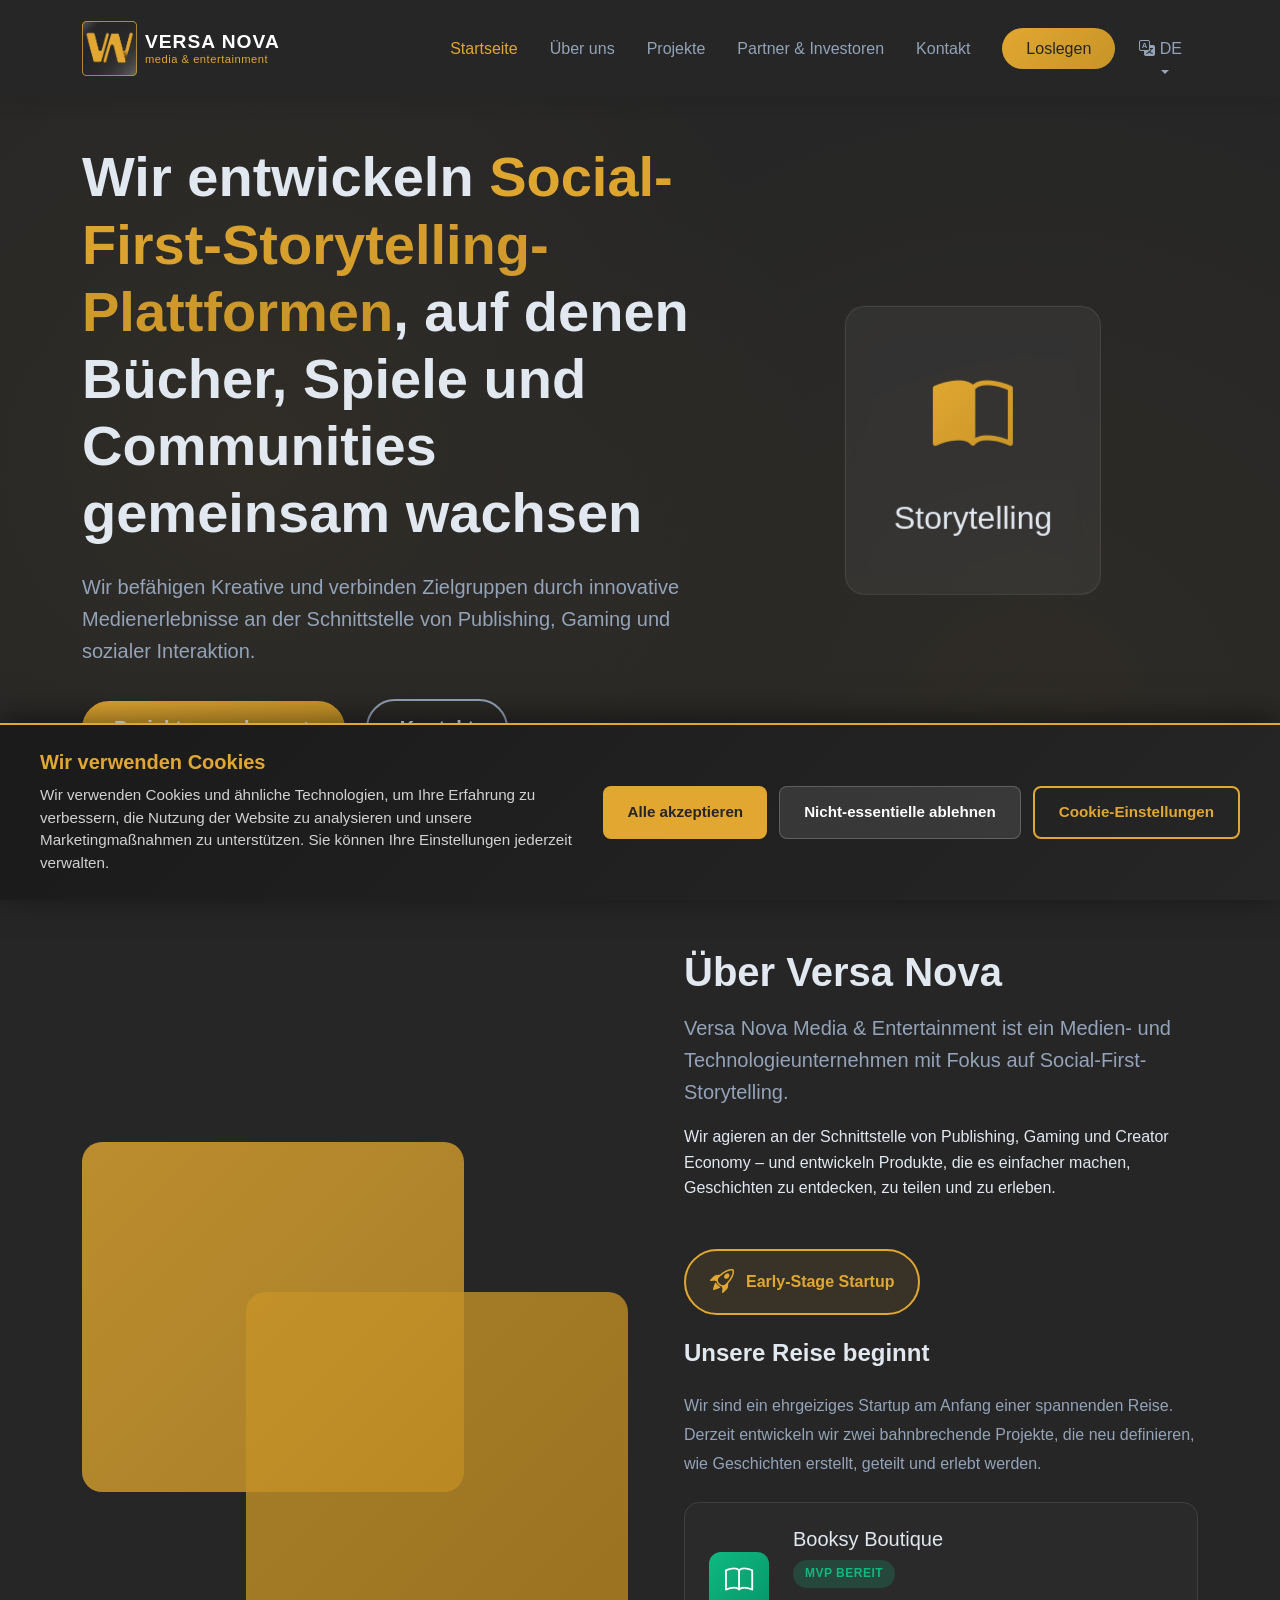
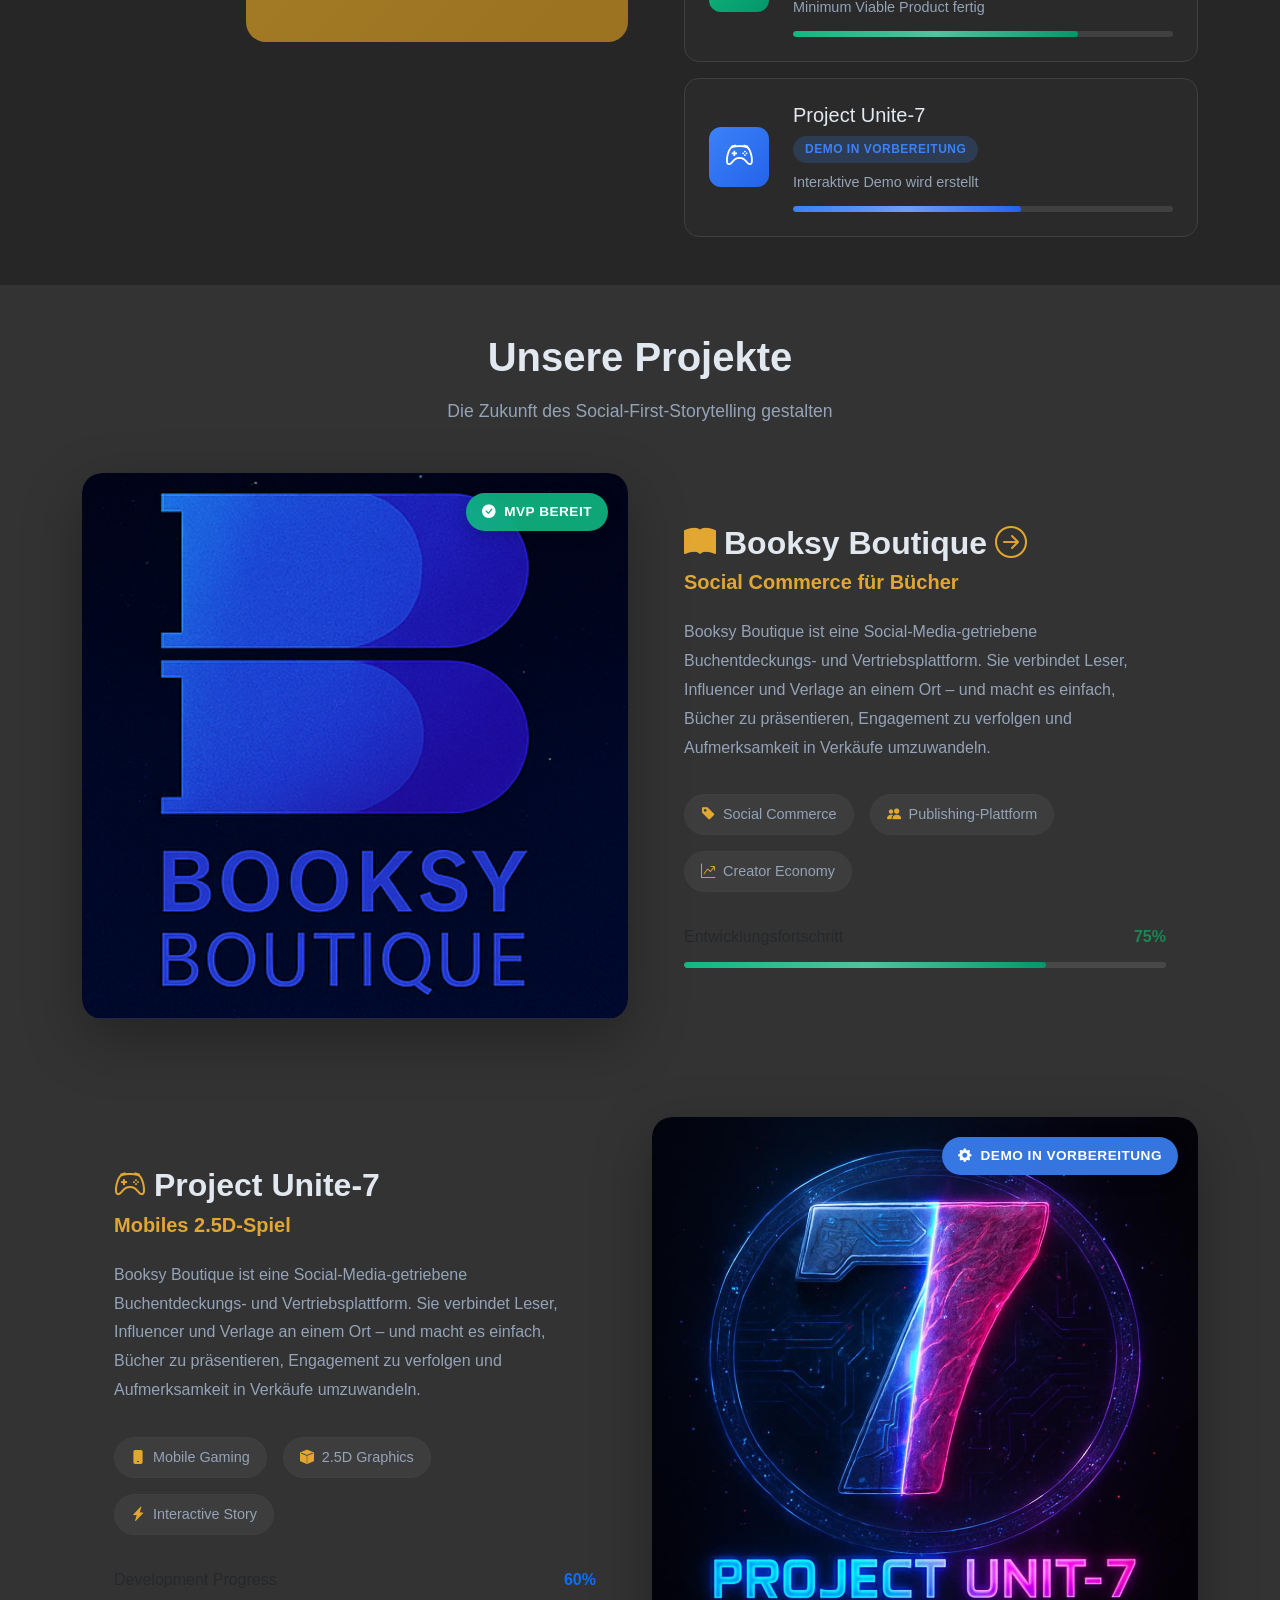
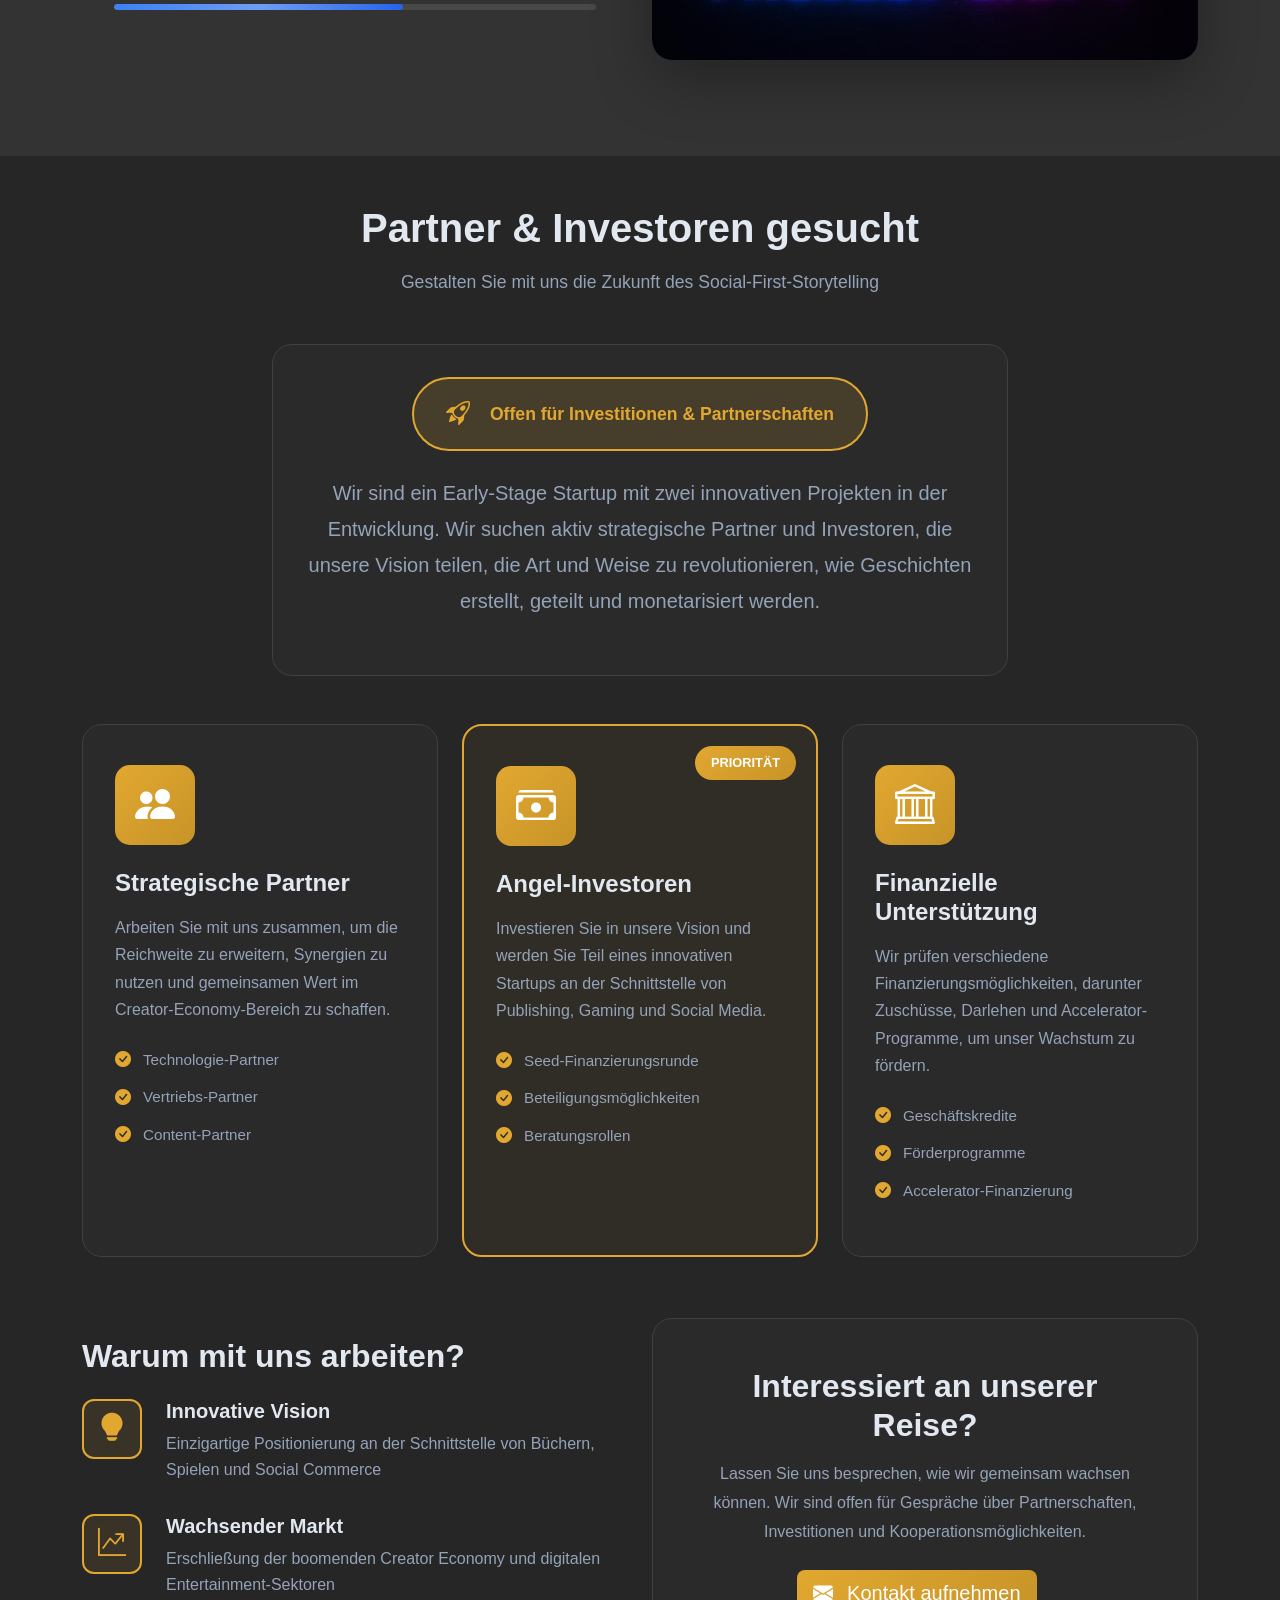
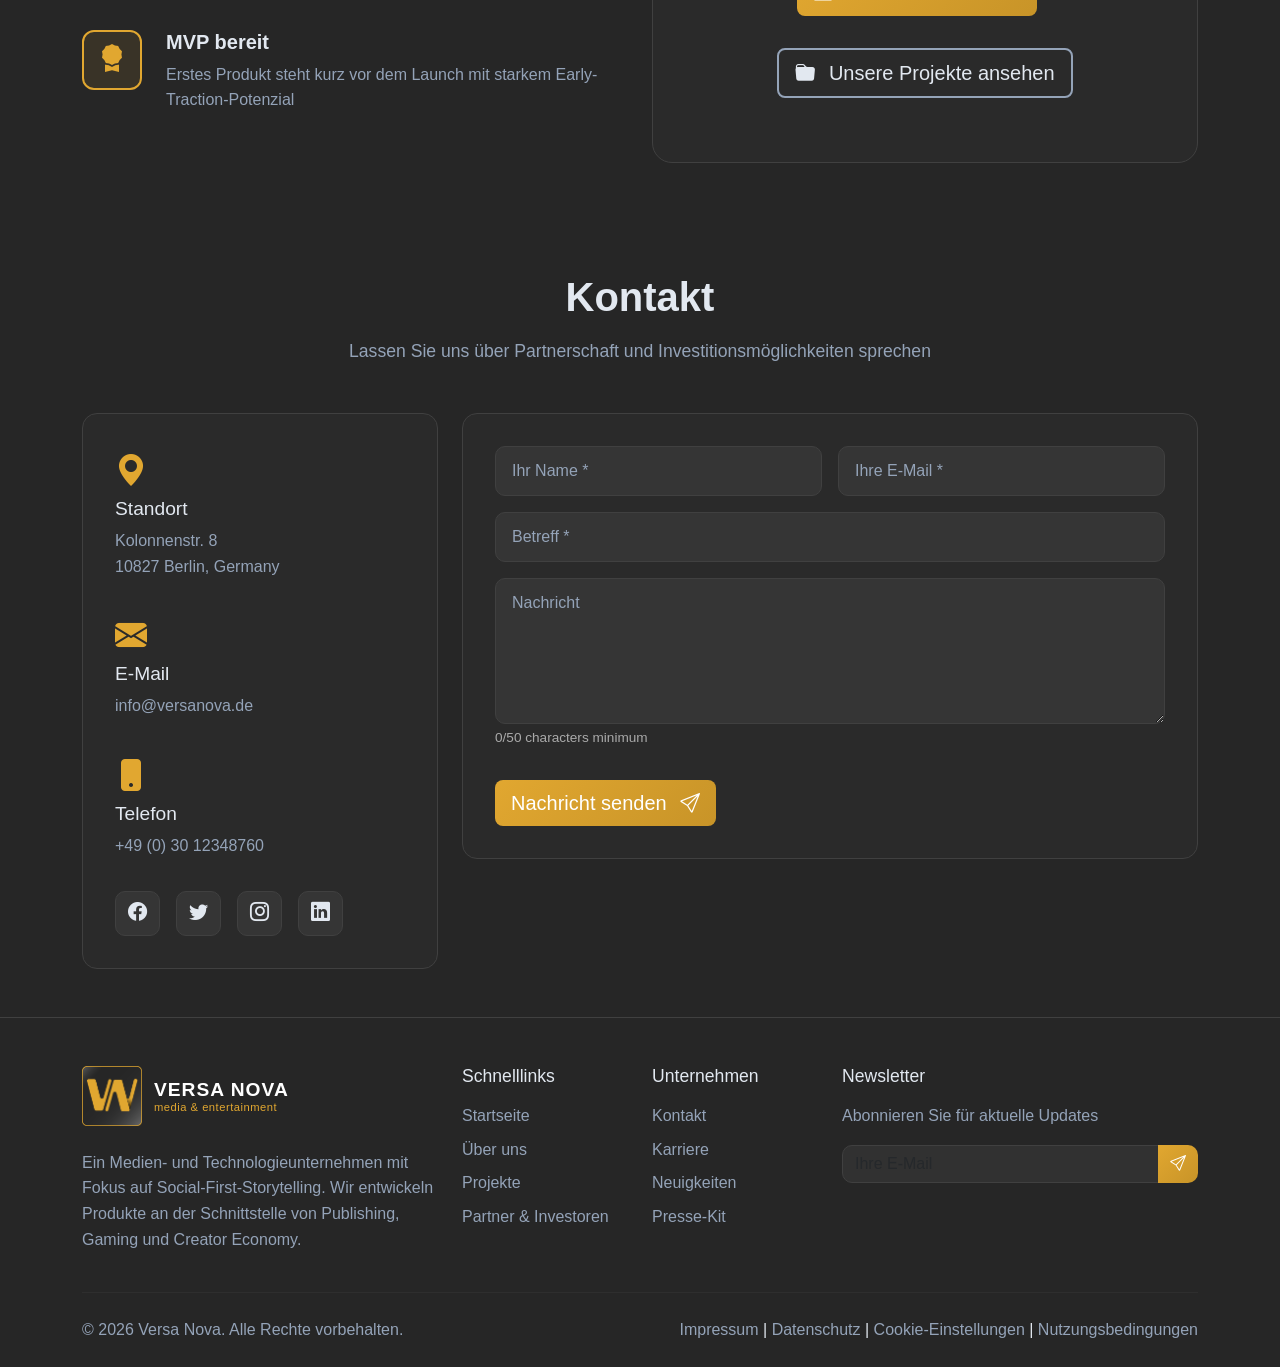
==== index.html @ 4b2514bc "change project unite-7 changed" ====
<!DOCTYPE html>
<html lang="de">
<head>
    <meta charset="UTF-8">
    <meta name="viewport" content="width=device-width, initial-scale=1.0">
    
    <!-- Primary Meta Tags -->
    <title>Versa Nova | Social-First Storytelling Platform - Publishing, Gaming & Creator Economy</title>
    <meta name="title" content="Versa Nova | Social-First Storytelling Platform - Publishing, Gaming & Creator Economy">
    <meta name="description" content="Versa Nova Media & Entertainment - Building innovative platforms at the intersection of publishing, gaming, and creator economy. Discover Booksy Boutique and Project Unite-7.">
    <meta name="keywords" content="Versa Nova, social storytelling, publishing platform, gaming, creator economy, Booksy Boutique, Berlin startup, media entertainment, interactive stories">
    <meta name="author" content="Versa Nova Media & Entertainment">
    <meta name="robots" content="index, follow">
    <link rel="canonical" href="https://versanova.de/">
    
    <!-- Open Graph / Facebook -->
    <meta property="og:type" content="website">
    <meta property="og:url" content="https://versanova.de/">
    <meta property="og:title" content="Versa Nova | Social-First Storytelling Platform">
    <meta property="og:description" content="Building innovative platforms at the intersection of publishing, gaming, and creator economy. Discover our projects: Booksy Boutique and Project Unite-7.">
    <meta property="og:image" content="https://versanova.de/assets/VN-logo-navbar.png">
    <meta property="og:locale" content="de_DE">
    <meta property="og:locale:alternate" content="en_US">
    
    <!-- Twitter -->
    <meta property="twitter:card" content="summary_large_image">
    <meta property="twitter:url" content="https://versanova.de/">
    <meta property="twitter:title" content="Versa Nova | Social-First Storytelling Platform">
    <meta property="twitter:description" content="Building innovative platforms at the intersection of publishing, gaming, and creator economy.">
    <meta property="twitter:image" content="https://versanova.de/assets/VN-logo-navbar.png">
    
    <!-- Geo Tags -->
    <meta name="geo.region" content="DE-BE">
    <meta name="geo.placename" content="Berlin">
    <meta name="geo.position" content="52.520008;13.404954">
    <meta name="ICBM" content="52.520008, 13.404954">
    
    <!-- Favicon -->
    <link rel="icon" type="image/png" href="assets/VN-logo-navbar.png">
    
    <!-- Bootstrap 5 CSS -->
    <link href="https://cdn.jsdelivr.net/npm/bootstrap@5.3.2/dist/css/bootstrap.min.css" rel="stylesheet">
    <!-- Bootstrap Icons -->
    <link rel="stylesheet" href="https://cdn.jsdelivr.net/npm/bootstrap-icons@1.11.1/font/bootstrap-icons.css">
    <!-- Custom CSS -->
    <link rel="stylesheet" href="main.css">
    
    <!-- Structured Data / Schema.org for SEO -->
    <script type="application/ld+json">
    {
      "@context": "https://schema.org",
      "@type": "Organization",
      "name": "Versa Nova Media & Entertainment",
      "alternateName": "Versa Nova",
      "url": "https://versanova.de",
      "logo": "https://versanova.de/assets/VN-logo-navbar.png",
      "description": "Media and technology company focused on social-first storytelling, building products at the intersection of publishing, gaming, and creator economy.",
      "address": {
        "@type": "PostalAddress",
        "streetAddress": "Kolonnenstr. 8",
        "addressLocality": "Berlin",
        "postalCode": "10827",
        "addressCountry": "DE"
      },
      "contactPoint": {
        "@type": "ContactPoint",
        "telephone": "+49-30-12348760",
        "contactType": "customer service",
        "email": "info@versanova.de",
        "availableLanguage": ["German", "English"]
      },
      "sameAs": [
        "https://github.com/versanova"
      ],
      "foundingDate": "2026",
      "foundingLocation": {
        "@type": "Place",
        "address": {
          "@type": "PostalAddress",
          "addressLocality": "Berlin",
          "addressCountry": "DE"
        }
      }
    }
    </script>
</head>
<body>
    
    <!-- Navigation -->
    <nav class="navbar navbar-expand-lg navbar-dark fixed-top">
        <div class="container">
            <a class="navbar-brand" href="#home">
                <img src="assets/VN-logo-navbar.png" alt="Versa Nova Logo" class="navbar-logo">
                <div class="brand-text">
                    <div class="brand-name">VERSA NOVA</div>
                    <div class="brand-tagline">media & entertainment</div>
                </div>
            </a>
            <button class="navbar-toggler" type="button" data-bs-toggle="collapse" data-bs-target="#navbarNav">
                <span class="navbar-toggler-icon"></span>
            </button>
            <div class="collapse navbar-collapse" id="navbarNav">
                <ul class="navbar-nav ms-auto">
                    <li class="nav-item">
                        <a class="nav-link" href="#home" data-translate="nav_home">Home</a>
                    </li>
                    <li class="nav-item">
                        <a class="nav-link" href="#about" data-translate="nav_about">About</a>
                    </li>
                    <li class="nav-item">
                        <a class="nav-link" href="#projects" data-translate="nav_projects">Projects</a>
                    </li>
                    <li class="nav-item">
                        <a class="nav-link" href="#partners" data-translate="nav_partners">Partners & Investors</a>
                    </li>
                    <li class="nav-item">
                        <a class="nav-link" href="#contact" data-translate="nav_contact">Contact</a>
                    </li>
                    <li class="nav-item">
                        <a class="nav-link btn-custom ms-lg-3" href="#contact" data-translate="nav_cta">Get Started</a>
                    </li>
                    <li class="nav-item dropdown">
                        <a class="nav-link dropdown-toggle" href="#" id="languageDropdown" role="button" data-bs-toggle="dropdown" aria-expanded="false">
                            <i class="bi bi-translate"></i> <span id="currentLang">DE</span>
                        </a>
                        <ul class="dropdown-menu dropdown-menu-end" aria-labelledby="languageDropdown">
                            <li><a class="dropdown-item" href="#" onclick="changeLanguage('en')"><img src="https://flagcdn.com/w20/gb.png" width="20" alt="English"> English</a></li>
                            <li><a class="dropdown-item" href="#" onclick="changeLanguage('de')"><img src="https://flagcdn.com/w20/de.png" width="20" alt="Deutsch"> Deutsch</a></li>
                        </ul>
                    </li>
                </ul>
            </div>
        </div>
    </nav>

    <!-- Hero Section -->
    <section id="home" class="hero-section">
        <div class="hero-background-slider">
            <div class="hero-bg-slide active" style="background-image: url('https://images.unsplash.com/photo-1507842217343-583bb7270b66?q=80&w=2070&auto=format&fit=crop');"></div>
            <div class="hero-bg-slide" style="background-image: url('https://images.unsplash.com/photo-1511512578047-dfb367046420?q=80&w=2071&auto=format&fit=crop');"></div>
            <div class="hero-bg-slide" style="background-image: url('https://images.unsplash.com/photo-1456513080510-7bf3a84b82f8?q=80&w=2073&auto=format&fit=crop');"></div>
            <div class="hero-bg-slide" style="background-image: url('https://images.unsplash.com/photo-1524178232363-1fb2b075b655?q=80&w=2070&auto=format&fit=crop');"></div>
        </div>
        <div class="hero-overlay"></div>
        <div class="container">
            <div class="row align-items-center min-vh-100">
                <div class="col-lg-7">
                    <div class="hero-content">
                        <h1 class="hero-title" data-aos="fade-up">
                            <span class="hero-text-animated"></span>
                        </h1>
                        <p class="hero-subtitle" data-aos="fade-up" data-aos-delay="100" data-translate="hero_subtitle">
                            Empowering creators and connecting audiences through innovative media experiences at the intersection of publishing, gaming, and social interaction.
                        </p>
                        <div class="hero-buttons" data-aos="fade-up" data-aos-delay="200">
                            <a href="#projects" class="btn btn-primary btn-lg me-3">
                                <span data-translate="hero_btn_projects">View Projects</span> <i class="bi bi-arrow-right ms-2"></i>
                            </a>
                            <a href="#contact" class="btn btn-outline-light btn-lg" data-translate="hero_btn_contact">
                                Contact Us
                            </a>
                        </div>
                    </div>
                </div>
                <div class="col-lg-5" data-aos="fade-left" data-aos-delay="300">
                    <div class="hero-image">
                        <div class="floating-card">
                            <i class="bi bi-book-half"></i>
                            <h3 data-translate="hero_floating_card">Storytelling</h3>
                        </div>
                    </div>
                </div>
            </div>
        </div>
        <div class="scroll-indicator">
            <a href="#about"><i class="bi bi-chevron-down"></i></a>
        </div>
    </section>

    <!-- About Section -->
    <section id="about" class="about-section py-5">
        <div class="container">
            <div class="row align-items-center">
                <div class="col-lg-6" data-aos="fade-right">
                    <div class="about-image">
                        <div class="about-card-1"></div>
                        <div class="about-card-2"></div>
                    </div>
                </div>
                <div class="col-lg-6" data-aos="fade-left">
                    <div class="about-content">
                        <h2 class="section-title" data-translate="about_title">About Versa Nova</h2>
                        <p class="lead" data-translate="about_lead">Versa Nova Media & Entertainment is a media and technology company focused on social-first storytelling.</p>
                        <p data-translate="about_desc">We operate at the intersection of publishing, gaming, and creator economy—building products that make stories easier to discover, share, and experience.</p>
                        
                        <div class="startup-info mt-5">
                            <div class="startup-badge mb-4" data-aos="fade-up">
                                <i class="bi bi-rocket-takeoff"></i>
                                <span data-translate="about_startup_badge">Early Stage Startup</span>
                            </div>
                            
                            <h4 class="mb-4" data-translate="about_startup_title">Our Journey Begins</h4>
                            <p class="startup-description" data-translate="about_startup_text">We're an ambitious startup at the beginning of an exciting journey. Currently developing two groundbreaking projects that will redefine how stories are created, shared, and experienced.</p>
                            
                            <div class="projects-preview mt-4">
                                <a href="booksy-boutique.html" class="text-decoration-none" style="color: inherit;">
                                    <div class="preview-card" data-aos="fade-up" data-aos-delay="100" style="cursor: pointer; transition: transform 0.3s ease;" onmouseover="this.style.transform='translateY(-5px)'" onmouseout="this.style.transform='translateY(0)'">
                                        <div class="preview-icon booksy-icon">
                                            <i class="bi bi-book"></i>
                                        </div>
                                        <div class="preview-content">
                                            <h5 data-translate="about_project1_title">Booksy Boutique</h5>
                                            <span class="badge-mvp-ready" data-translate="about_project1_status">MVP Ready</span>
                                            <p data-translate="about_project1_desc">Minimum Viable Product Complete</p>
                                            <div class="progress-bar-container">
                                                <div class="progress-bar progress-bar-success" style="width: 75%;"></div>
                                            </div>
                                        </div>
                                    </div>
                                </a>
                                
                                <a href="unite-7.html" class="project-preview-link">
                                <div class="preview-card" data-aos="fade-up" data-aos-delay="200">
                                    <div class="preview-icon unite-icon">
                                        <i class="bi bi-controller"></i>
                                    </div>
                                    <div class="preview-content">
                                        <h5 data-translate="about_project2_title">Project Unite-7</h5>
                                        <span class="badge-demo-prep" data-translate="about_project2_status">Demo in Preparation</span>
                                        <p data-translate="about_project2_desc">Building Interactive Demo</p>
                                        <div class="progress-bar-container">
                                            <div class="progress-bar progress-bar-blue" style="width: 60%;"></div>
                                        </div>
                                    </div>
                                </div>
                                </a>
                            </div>
                        </div>
                    </div>
                </div>
            </div>
        </div>
    </section>

    <!-- Projects Section -->
    <section id="projects" class="portfolio-section py-5">
        <div class="container">
            <div class="section-header text-center mb-5">
                <h2 class="section-title" data-aos="fade-up" data-translate="projects_title">Our Projects</h2>
                <p class="section-subtitle" data-aos="fade-up" data-aos-delay="100" data-translate="projects_subtitle">
                    Building the future of social-first storytelling
                </p>
            </div>
            
            <!-- Booksy Boutique Project -->
            <div class="project-detail mb-5" data-aos="fade-up">
                <div class="row align-items-center">
                    <div class="col-lg-6 mb-4 mb-lg-0">
                        <a href="booksy-boutique.html">
                            <div class="project-image-wrapper" style="cursor: pointer;">
                                <img src="assets/BooksyBoutique.png" alt="Booksy Boutique" class="project-image" style="transition: transform 0.3s ease;" onmouseover="this.style.transform='scale(1.05)'" onmouseout="this.style.transform='scale(1)'">
                                <div class="project-badge badge-mvp-ready">
                                    <i class="bi bi-check-circle-fill"></i> <span data-translate="project1_status">MVP Ready</span>
                                </div>
                            </div>
                        </a>
                    </div>
                    <div class="col-lg-6">
                        <div class="project-content">
                            <a href="booksy-boutique.html" class="text-decoration-none" style="color: inherit;">
                                <h3 class="project-title" style="cursor: pointer; transition: color 0.3s ease;" onmouseover="this.style.color='#667eea'" onmouseout="this.style.color=''">
                                    <i class="bi bi-book-fill me-2"></i>
                                    <span data-translate="project1_title">Booksy Boutique</span>
                                    <i class="bi bi-arrow-right-circle ms-2"></i>
                                </h3>
                            </a>
                            <h4 class="project-subtitle" data-translate="project1_category">Social commerce for books</h4>
                            <p class="project-description" data-translate="project1_desc">
                                Booksy Boutique is a social-media-driven book discovery and sales platform. It connects readers, influencers, and publishers in one place—making it easy to showcase books, track engagement, and turn attention into sales.
                            </p>
                            <div class="project-meta">
                                <div class="meta-item">
                                    <i class="bi bi-tag-fill"></i>
                                    <span data-translate="project1_feature1">Social Commerce</span>
                                </div>
                                <div class="meta-item">
                                    <i class="bi bi-people-fill"></i>
                                    <span data-translate="project1_feature2">Publishing Platform</span>
                                </div>
                                <div class="meta-item">
                                    <i class="bi bi-graph-up-arrow"></i>
                                    <span data-translate="project1_feature3">Creator Economy</span>
                                </div>
                            </div>
                            <div class="project-progress">
                                <div class="d-flex justify-content-between mb-2">
                                    <span class="text-muted" data-translate="project1_progress">Development Progress</span>
                                    <span class="text-success fw-bold">75%</span>
                                </div>
                                <div class="progress-bar-container">
                                    <div class="progress-bar progress-bar-success" style="width: 75%;"></div>
                                </div>
                            </div>
                        </div>
                    </div>
                </div>
            </div>

            <hr class="project-divider my-5" data-aos="fade">

            <!-- Project Unite-7 -->
            <div class="project-detail" data-aos="fade-up">
                <div class="row align-items-center">
                    <div class="col-lg-6 order-lg-2 mb-4 mb-lg-0">
                        <a href="unite-7.html" class="project-link">
                        <div class="project-image-wrapper">
                            <img src="assets/ProjectUnite-7.png" alt="Project Unite-7" class="project-image">
                            <div class="project-badge badge-demo-prep">
                                <i class="bi bi-gear-fill"></i> <span data-translate="project2_status">Demo in Preparation</span>
                            </div>
                        </div>
                        </a>
                    </div>
                    <div class="col-lg-6 order-lg-1">
                        <div class="project-content">
                            <a href="unite-7.html" class="project-link">
                            <h3 class="project-title">
                                <i class="bi bi-controller me-2"></i>
                                <span data-translate="project2_title">Project Unite-7</span>
                            </h3>
                            </a>
                            <h4 class="project-subtitle" data-translate="project2_category">Mobile 2.5D game</h4>
                            <p class="project-description" data-translate="project2_desc">
                               Project Unite-7 is a fast-paced cyberpunk 2D platformer built with Godot 4.4, featuring dynamic character switching, intense combat, and puzzle-solving mechanics.
                            </p>
                            <div class="project-meta">
                                <div class="meta-item">
                                    <i class="bi bi-phone-fill"></i>
                                    <span>Mobile Gaming</span>
                                </div>
                                <div class="meta-item">
                                    <i class="bi bi-box-fill"></i>
                                    <span>2.5D Graphics</span>
                                </div>
                                <div class="meta-item">
                                    <i class="bi bi-lightning-charge-fill"></i>
                                    <span>Interactive Story</span>
                                </div>
                            </div>
                            <div class="project-progress">
                                <div class="d-flex justify-content-between mb-2">
                                    <span class="text-muted">Development Progress</span>
                                    <span class="text-primary fw-bold">60%</span>
                                </div>
                                <div class="progress-bar-container">
                                    <div class="progress-bar progress-bar-blue" style="width: 60%;"></div>
                                </div>
                            </div>
                        </div>
                    </div>
                </div>
            </div>
        </div>
    </section>

    <!-- Partners & Investors Section -->
    <section id="partners" class="partners-section py-5">
        <div class="container">
            <div class="section-header text-center mb-5">
                <h2 class="section-title" data-aos="fade-up" data-translate="partners_title">Seeking Partners & Investors</h2>
                <p class="section-subtitle" data-aos="fade-up" data-aos-delay="100" data-translate="partners_subtitle">
                    Join us in building the future of social-first storytelling
                </p>
            </div>
            
            <div class="row mb-5">
                <div class="col-lg-8 mx-auto text-center" data-aos="fade-up">
                    <div class="seeking-intro">
                        <div class="startup-badge-large mb-4">
                            <i class="bi bi-rocket-takeoff me-2"></i>
                            <span data-translate="partners_badge">Open for Investment & Partnerships</span>
                        </div>
                        <p class="lead mb-4" data-translate="partners_intro">
                            We're an early-stage startup with two innovative projects in development. We're actively seeking strategic partners and investors who share our vision of revolutionizing how stories are created, shared, and monetized.
                        </p>
                    </div>
                </div>
            </div>

            <div class="row g-4 mb-5">
                <div class="col-lg-4" data-aos="fade-up" data-aos-delay="100">
                    <div class="opportunity-card">
                        <div class="opportunity-icon">
                            <i class="bi bi-people-fill"></i>
                        </div>
                        <h4 data-translate="partners_card1_title">Strategic Partners</h4>
                        <p data-translate="partners_card1_desc">Collaborate with us to expand reach, leverage synergies, and create mutual value in the creator economy space.</p>
                        <ul class="opportunity-list">
                            <li><i class="bi bi-check-circle-fill"></i> <span data-translate="partners_card1_item1">Technology Partners</span></li>
                            <li><i class="bi bi-check-circle-fill"></i> <span data-translate="partners_card1_item2">Distribution Partners</span></li>
                            <li><i class="bi bi-check-circle-fill"></i> <span data-translate="partners_card1_item3">Content Partners</span></li>
                        </ul>
                    </div>
                </div>

                <div class="col-lg-4" data-aos="fade-up" data-aos-delay="200">
                    <div class="opportunity-card featured">
                        <div class="featured-badge" data-translate="partners_featured_badge">Priority</div>
                        <div class="opportunity-icon">
                            <i class="bi bi-cash-stack"></i>
                        </div>
                        <h4 data-translate="partners_card2_title">Angel Investors</h4>
                        <p data-translate="partners_card2_desc">Invest in our vision and be part of an innovative startup at the intersection of publishing, gaming, and social media.</p>
                        <ul class="opportunity-list">
                            <li><i class="bi bi-check-circle-fill"></i> <span data-translate="partners_card2_item1">Seed Funding Round</span></li>
                            <li><i class="bi bi-check-circle-fill"></i> <span data-translate="partners_card2_item2">Equity Opportunities</span></li>
                            <li><i class="bi bi-check-circle-fill"></i> <span data-translate="partners_card2_item3">Advisory Roles</span></li>
                        </ul>
                    </div>
                </div>

                <div class="col-lg-4" data-aos="fade-up" data-aos-delay="300">
                    <div class="opportunity-card">
                        <div class="opportunity-icon">
                            <i class="bi bi-bank"></i>
                        </div>
                        <h4 data-translate="partners_card3_title">Financial Support</h4>
                        <p data-translate="partners_card3_desc">We're exploring various funding options including grants, loans, and accelerator programs to fuel our growth.</p>
                        <ul class="opportunity-list">
                            <li><i class="bi bi-check-circle-fill"></i> <span data-translate="partners_card3_item1">Business Loans</span></li>
                            <li><i class="bi bi-check-circle-fill"></i> <span data-translate="partners_card3_item2">Grant Programs</span></li>
                            <li><i class="bi bi-check-circle-fill"></i> <span data-translate="partners_card3_item3">Accelerator Funding</span></li>
                        </ul>
                    </div>
                </div>
            </div>

            <div class="row align-items-center mt-5">
                <div class="col-lg-6" data-aos="fade-right">
                    <div class="investment-highlights">
                        <h3 class="mb-4" data-translate="partners_why_title">Why Partner With Us?</h3>
                        <div class="highlight-item">
                            <div class="highlight-icon">
                                <i class="bi bi-lightbulb-fill"></i>
                            </div>
                            <div class="highlight-content">
                                <h5 data-translate="partners_why_item1_title">Innovative Vision</h5>
                                <p data-translate="partners_why_item1_desc">Unique positioning at the intersection of books, games, and social commerce</p>
                            </div>
                        </div>
                        <div class="highlight-item">
                            <div class="highlight-icon">
                                <i class="bi bi-graph-up-arrow"></i>
                            </div>
                            <div class="highlight-content">
                                <h5 data-translate="partners_why_item2_title">Growing Market</h5>
                                <p data-translate="partners_why_item2_desc">Tapping into the booming creator economy and digital entertainment sectors</p>
                            </div>
                        </div>
                        <div class="highlight-item">
                            <div class="highlight-icon">
                                <i class="bi bi-award-fill"></i>
                            </div>
                            <div class="highlight-content">
                                <h5 data-translate="partners_why_item3_title">MVP Ready</h5>
                                <p data-translate="partners_why_item3_desc">First product approaching launch with strong early traction potential</p>
                            </div>
                        </div>
                    </div>
                </div>
                <div class="col-lg-6" data-aos="fade-left">
                    <div class="cta-box">
                        <h3 class="mb-3" data-translate="partners_cta_title">Interested in Our Journey?</h3>
                        <p class="mb-4" data-translate="partners_cta_desc">Let's discuss how we can grow together. We're open to conversations about partnerships, investments, and collaboration opportunities.</p>
                        <div class="cta-buttons">
                            <a href="#contact" class="btn btn-primary btn-lg me-3 mb-3">
                                <i class="bi bi-envelope-fill me-2"></i>
                                <span data-translate="partners_cta_btn1">Contact Us</span>
                            </a>
                            <a href="#projects" class="btn btn-outline-light btn-lg mb-3">
                                <i class="bi bi-folder-fill me-2"></i>
                                <span data-translate="partners_cta_btn2">View Our Projects</span>
                            </a>
                        </div>
                    </div>
                </div>
            </div>
        </div>
    </section>

    <!-- Contact Section -->
    <section id="contact" class="contact-section py-5">
        <div class="container">
            <div class="section-header text-center mb-5">
                <h2 class="section-title" data-aos="fade-up" data-translate="contact_title">Get In Touch</h2>
                <p class="section-subtitle" data-aos="fade-up" data-aos-delay="100" data-translate="contact_subtitle">
                    Let's discuss partnership and investment opportunities
                </p>
            </div>
            
            <div class="row g-4">
                <div class="col-lg-4" data-aos="fade-right">
                    <div class="contact-info">
                        <div class="contact-item">
                            <i class="bi bi-geo-alt-fill"></i>
                            <h4 data-translate="contact_location">Location</h4>
                            <p>Kolonnenstr. 8<br>10827 Berlin, Germany</p>
                        </div>
                        <div class="contact-item">
                            <i class="bi bi-envelope-fill"></i>
                            <h4 data-translate="contact_email">Email</h4>
                            <p>info@versanova.de</p>
                        </div>
                        <div class="contact-item">
                            <i class="bi bi-phone-fill"></i>
                            <h4 data-translate="contact_phone">Phone</h4>
                            <p>+49 (0) 30 12348760</p>
                        </div>
                        <div class="social-links">
                            <a href="#"><i class="bi bi-facebook"></i></a>
                            <a href="#"><i class="bi bi-twitter"></i></a>
                            <a href="#"><i class="bi bi-instagram"></i></a>
                            <a href="#"><i class="bi bi-linkedin"></i></a>
                        </div>
                    </div>
                </div>
                
                <div class="col-lg-8" data-aos="fade-left">
                    <form class="contact-form" id="contactForm">
                        <div class="row g-3">
                            <div class="col-md-6">
                                <input type="text" class="form-control" id="contactName" name="name" data-translate-placeholder="contact_form_name" placeholder="Your Name *" required>
                            </div>
                            <div class="col-md-6">
                                <input type="email" class="form-control" id="contactEmail" name="email" data-translate-placeholder="contact_form_email" placeholder="Your Email *" required>
                            </div>
                            <div class="col-12">
                                <input type="text" class="form-control" id="contactSubject" name="subject" data-translate-placeholder="contact_form_subject" placeholder="Subject *" required>
                            </div>
                            <div class="col-12">
                                <textarea class="form-control" rows="5" id="contactMessage" name="message" data-translate-placeholder="contact_form_message" placeholder="Message" required minlength="50"></textarea>
                                <small class="form-text" style="color: rgba(255, 255, 255, 0.6); font-size: 0.85rem;">
                                    <span id="charCount">0</span>/50 characters minimum
                                </small>
                            </div>
                            <div class="col-12">
                                <div id="formStatus" style="margin-bottom: 15px;"></div>
                                <button type="submit" class="btn btn-primary btn-lg" id="submitBtn">
                                    <span data-translate="contact_form_btn">Send Message</span> <i class="bi bi-send ms-2"></i>
                                </button>
                            </div>
                        </div>
                    </form>
                </div>
            </div>
        </div>
    </section>

    <!-- Footer -->
    <footer class="footer">
        <div class="container">
            <div class="row gy-4">
                <div class="col-lg-4">
                    <div class="footer-brand">
                        <img src="assets/VN-logo-navbar.png" alt="Versa Nova Logo" class="footer-logo-img">
                        <div class="brand-text">
                            <div class="brand-name">VERSA NOVA</div>
                            <div class="brand-tagline">media & entertainment</div>
                        </div>
                    </div>
                    <p data-translate="footer_desc">A media and technology company focused on social-first storytelling. Building products at the intersection of publishing, gaming, and creator economy.</p>
                </div>
                <div class="col-lg-2 col-md-4">
                    <h5 data-translate="footer_quick_links">Quick Links</h5>
                    <ul class="footer-links">
                        <li><a href="#home" data-translate="nav_home">Home</a></li>
                        <li><a href="#about" data-translate="nav_about">About</a></li>
                        <li><a href="#projects" data-translate="nav_projects">Projects</a></li>
                        <li><a href="#partners" data-translate="nav_partners">Partners</a></li>
                    </ul>
                </div>
                <div class="col-lg-2 col-md-4">
                    <h5 data-translate="footer_company">Company</h5>
                    <ul class="footer-links">
                        <li><a href="#contact" data-translate="footer_contact_us">Contact Us</a></li>
                        <li><a href="#" data-translate="footer_careers">Careers</a></li>
                        <li><a href="#" data-translate="footer_news">News</a></li>
                        <li><a href="#" data-translate="footer_press">Press Kit</a></li>
                    </ul>
                </div>
                <div class="col-lg-4 col-md-4">
                    <h5 data-translate="footer_newsletter">Newsletter</h5>
                    <p data-translate="footer_newsletter_desc">Subscribe to get the latest updates</p>
                    <form class="newsletter-form">
                        <div class="input-group">
                            <input type="email" class="form-control" data-translate-placeholder="footer_newsletter_placeholder" placeholder="Your email">
                            <button class="btn btn-primary" type="submit">
                                <i class="bi bi-send"></i>
                            </button>
                        </div>
                    </form>
                </div>
            </div>
            <hr class="my-4">
            <div class="row align-items-center">
                <div class="col-md-6 text-center text-md-start">
                    <p class="mb-0" data-translate="footer_copyright">&copy; 2026 Versa Nova. All rights reserved.</p>
                </div>
                <div class="col-md-6 text-center text-md-end">
                    <a href="impressum.html" data-translate="footer_impressum">Impressum</a> | <a href="privacy.html" data-translate="footer_privacy">Privacy Policy</a> | <a href="#" id="openCookieSettings" data-translate="footer_cookies">Cookie Settings</a> | <a href="terms.html" data-translate="footer_terms">Terms of Use</a>
                </div>
            </div>
        </div>
    </footer>

    <!-- Cookie Consent Banner -->
    <div class="cookie-banner" id="cookieBanner">
        <div class="cookie-banner-content">
            <div class="cookie-banner-text">
                <h4 data-translate="cookie_banner_title">We use cookies</h4>
                <p data-translate="cookie_banner_text">We use cookies and similar technologies to improve your experience, analyze site usage, and assist with our marketing efforts. You can manage your preferences at any time.</p>
            </div>
            <div class="cookie-banner-buttons">
                <button class="cookie-banner-btn cookie-banner-btn-primary" id="acceptAllBanner">
                    <span data-translate="cookie_banner_accept">Accept All</span>
                </button>
                <button class="cookie-banner-btn cookie-banner-btn-secondary" id="rejectAllBanner">
                    <span data-translate="cookie_banner_reject">Reject Non-Essential</span>
                </button>
                <button class="cookie-banner-btn cookie-banner-btn-outline" id="cookieSettingsBanner">
                    <span data-translate="cookie_banner_settings">Cookie Settings</span>
                </button>
            </div>
        </div>
    </div>

    <!-- Back to Top Button -->
    <button class="back-to-top" id="backToTop" title="Back to Top">
        <i class="bi bi-arrow-up"></i>
    </button>

    <!-- Cookie Settings Modal -->
    <div class="cookie-modal" id="cookieModal">
        <div class="cookie-modal-content">
            <div class="cookie-modal-header">
                <h2 data-translate="cookie_title">Cookie Settings</h2>
                <button class="cookie-close" id="closeCookieModal">&times;</button>
            </div>
            <div class="cookie-modal-body">
                <!-- Overview -->
                <section class="cookie-section">
                    <h3 data-translate="cookie_overview">Overview</h3>
                    <p data-translate="cookie_overview_text">This site uses cookies and similar technologies to ensure basic functionality, improve your experience, and provide analytics and marketing features. Use the controls below to manage which categories you allow.</p>
                </section>

                <!-- Cookie Categories -->
                <section class="cookie-section">
                    <h3 data-translate="cookie_categories">Cookie categories</h3>
                    
                    <div class="cookie-category">
                        <div class="cookie-category-header">
                            <div>
                                <h4 data-translate="cookie_essential">Essential</h4>
                                <p data-translate="cookie_essential_desc">Required for site security, navigation, and basic functions. These cookies cannot be disabled.</p>
                            </div>
                            <label class="cookie-switch">
                                <input type="checkbox" id="cookieEssential" checked disabled>
                                <span class="cookie-slider"></span>
                            </label>
                        </div>
                    </div>

                    <div class="cookie-category">
                        <div class="cookie-category-header">
                            <div>
                                <h4 data-translate="cookie_preferences">Preferences</h4>
                                <p data-translate="cookie_preferences_desc">Remember language, display preferences, and other choices to improve your experience.</p>
                            </div>
                            <label class="cookie-switch">
                                <input type="checkbox" id="cookiePreferences">
                                <span class="cookie-slider"></span>
                            </label>
                        </div>
                    </div>

                    <div class="cookie-category">
                        <div class="cookie-category-header">
                            <div>
                                <h4 data-translate="cookie_analytics">Analytics</h4>
                                <p data-translate="cookie_analytics_desc">Collect anonymous usage data to help us understand how the site is used and to improve performance.</p>
                            </div>
                            <label class="cookie-switch">
                                <input type="checkbox" id="cookieAnalytics">
                                <span class="cookie-slider"></span>
                            </label>
                        </div>
                    </div>

                    <div class="cookie-category">
                        <div class="cookie-category-header">
                            <div>
                                <h4 data-translate="cookie_marketing">Marketing</h4>
                                <p data-translate="cookie_marketing_desc">Enable personalized content, social media features, and advertising. These are only active with your consent.</p>
                            </div>
                            <label class="cookie-switch">
                                <input type="checkbox" id="cookieMarketing">
                                <span class="cookie-slider"></span>
                            </label>
                        </div>
                    </div>
                </section>

                <!-- Your Choices -->
                <section class="cookie-section">
                    <h3 data-translate="cookie_choices">Your choices</h3>
                    <div class="cookie-buttons">
                        <button class="cookie-btn cookie-btn-primary" id="acceptAllCookies">
                            <span data-translate="cookie_accept_all">Accept all</span>
                        </button>
                        <button class="cookie-btn cookie-btn-secondary" id="rejectAllCookies">
                            <span data-translate="cookie_reject_all">Reject all non‑essential</span>
                        </button>
                    </div>
                </section>

                <!-- How to Change or Withdraw Consent -->
                <section class="cookie-section">
                    <h3 data-translate="cookie_change">How to change or withdraw consent</h3>
                    <p data-translate="cookie_change_text">You can change your cookie settings at any time by clicking the Cookie Settings link in the footer or via your browser settings to block or delete cookies. Withdrawing consent will not affect processing already carried out while consent was valid.</p>
                </section>

                <!-- Third Parties -->
                <section class="cookie-section">
                    <h3 data-translate="cookie_third_parties">Third parties and transfers</h3>
                    <p data-translate="cookie_third_parties_text">Some cookies are set by third parties (analytics, social platforms, advertising partners). Where data is transferred outside the EEA, we rely on appropriate safeguards such as standard contractual clauses or adequacy decisions.</p>
                </section>

                <!-- Contact -->
                <section class="cookie-section">
                    <h3 data-translate="cookie_contact">Contact</h3>
                    <p data-translate="cookie_contact_text">For questions about cookies or data processing contact: info@versanova.de.</p>
                </section>
            </div>
            <div class="cookie-modal-footer">
                <button class="cookie-btn cookie-btn-primary" id="saveCookiePreferences">
                    <span data-translate="cookie_save">Save Preferences</span>
                </button>
                <button class="cookie-btn cookie-btn-secondary" id="closeCookieModalFooter">
                    <span data-translate="cookie_close">Close</span>
                </button>
            </div>
        </div>
    </div>

    <!-- Bootstrap 5 JS Bundle -->
    <script src="https://cdn.jsdelivr.net/npm/bootstrap@5.3.2/dist/js/bootstrap.bundle.min.js"></script>
    <!-- AOS Animation Library -->
    <link href="https://unpkg.com/aos@2.3.1/dist/aos.css" rel="stylesheet">
    <script src="https://unpkg.com/aos@2.3.1/dist/aos.js"></script>
    <!-- EmailJS -->
    <script type="text/javascript" src="https://cdn.jsdelivr.net/npm/@emailjs/browser@4/dist/email.min.js"></script>
    <!-- Custom JS (load before translations to define heroTexts) -->
    <script src="main.js"></script>
    <!-- Translations (load after main.js to update heroTexts) -->
    <script src="translations.js"></script>
</body>
</html>
---- main.css ----
/* ===========================
   Global Styles
   =========================== */
:root {
    --primary-color: #E1A730;
    --secondary-color: #262626;
    --dark-bg: #262626;
    --dark-bg-light: #333333;
    --text-light: #e2e8f0;
    --text-muted: #94a3b8;
    --border-color: #404040;
    --gradient: linear-gradient(135deg, #E1A730 0%, #C89428 100%);
    --shadow: 0 10px 40px rgba(0, 0, 0, 0.2);
    --shadow-lg: 0 20px 60px rgba(0, 0, 0, 0.3);
}

* {
    margin: 0;
    padding: 0;
    box-sizing: border-box;
}

body {
    font-family: 'Inter', -apple-system, BlinkMacSystemFont, 'Segoe UI', Roboto, Oxygen, Ubuntu, Cantarell, sans-serif;
    background-color: var(--dark-bg);
    color: var(--text-light);
    overflow-x: hidden;
    line-height: 1.6;
}

html {
    scroll-behavior: smooth;
}

a {
    text-decoration: none;
    transition: all 0.3s ease;
}

img {
    max-width: 100%;
    height: auto;
}

section {
    position: relative;
}

/* ===========================
   Navigation
   =========================== */
.navbar {
    background: rgba(38, 38, 38, 0.95);
    backdrop-filter: blur(10px);
    padding: 1rem 0;
    transition: all 0.3s ease;
    box-shadow: 0 2px 20px rgba(0, 0, 0, 0.1);
}

.navbar.scrolled {
    padding: 0.5rem 0;
    box-shadow: 0 2px 20px rgba(0, 0, 0, 0.3);
}

.navbar-brand {
    font-size: 1.5rem;
    font-weight: 700;
    color: var(--text-light) !important;
    display: flex;
    align-items: center;
    gap: 0.5rem;
}

.navbar-logo-svg {
    height: 40px;
    width: auto;
    transition: all 0.3s ease;
}

.navbar-brand:hover .navbar-logo-svg {
    transform: scale(1.05);
}

.navbar-logo {
    height: 55px;
    width: auto;
    transition: all 0.3s ease;
}

.navbar-logo:hover {
    transform: scale(1.05);
}

.brand-text {
    display: flex;
    flex-direction: column;
    line-height: 1.2;
}

.brand-name {
    font-size: 1.2rem;
    font-weight: 700;
    color: #fff;
    letter-spacing: 1px;
}

.brand-tagline {
    font-size: 0.7rem;
    font-weight: 400;
    color: var(--primary-color);
    letter-spacing: 0.5px;
    text-transform: lowercase;
}

.brand-logo {
    width: 40px;
    height: 40px;
    background: var(--gradient);
    border-radius: 8px;
    display: inline-flex;
    align-items: center;
    justify-content: center;
    font-weight: 700;
    font-size: 1rem;
}

.navbar-nav .nav-link {
    color: var(--text-muted) !important;
    margin: 0 0.5rem;
    font-weight: 500;
    position: relative;
    transition: all 0.3s ease;
}

.navbar-nav .nav-link:hover,
.navbar-nav .nav-link.active {
    color: var(--primary-color) !important;
}

.navbar-nav .nav-link::after {
    content: '';
    position: absolute;
    bottom: -5px;
    left: 50%;
    transform: translateX(-50%);
    width: 0;
    height: 2px;
    background: var(--gradient);
    transition: width 0.3s ease;
}

.navbar-nav .nav-link:hover::after {
    width: 80%;
}

.btn-custom {
    background: var(--gradient) !important;
    padding: 0.5rem 1.5rem !important;
    border-radius: 50px !important;
}

/* Specific color for Get Started button text */
.navbar-nav .btn-custom,
.nav-link.btn-custom {
    color: #252525 !important;
}

.btn-custom::after {
    display: none;
}

/* Language Dropdown */
.dropdown-menu {
    background: rgba(38, 38, 38, 0.98);
    border: 1px solid rgba(225, 167, 48, 0.3);
    border-radius: 10px;
    padding: 0.5rem 0;
    margin-top: 0.5rem;
}

.dropdown-item {
    color: var(--text-light);
    padding: 0.5rem 1rem;
    transition: all 0.3s ease;
    display: flex;
    align-items: center;
    gap: 0.5rem;
}

.dropdown-item:hover {
    background: rgba(225, 167, 48, 0.2);
    color: var(--primary-color);
}

.dropdown-item img {
    margin-right: 0.5rem;
}

/* ===========================
   Hero Section
   =========================== */
.hero-section {
    position: relative;
    min-height: 100vh;
    display: flex;
    align-items: center;
    background: #262626;
    overflow: hidden;
}

.hero-background-slider {
    position: absolute;
    top: 0;
    left: 0;
    width: 100%;
    height: 100%;
    z-index: 0;
}

.hero-bg-slide {
    position: absolute;
    top: 0;
    left: 0;
    width: 100%;
    height: 100%;
    background-size: cover;
    background-position: center;
    background-repeat: no-repeat;
    opacity: 0;
    transition: opacity 1.5s ease-in-out;
}

.hero-bg-slide.active {
    opacity: 0.6;
}

.hero-overlay {
    position: absolute;
    top: 0;
    left: 0;
    right: 0;
    bottom: 0;
    background: 
        linear-gradient(135deg, rgba(38, 38, 38, 0.5) 0%, rgba(38, 38, 38, 0.4) 100%),
        radial-gradient(circle at 20% 50%, rgba(225, 167, 48, 0.1) 0%, transparent 50%),
        radial-gradient(circle at 80% 80%, rgba(225, 167, 48, 0.08) 0%, transparent 50%);
    z-index: 1;
}

.hero-section .container {
    position: relative;
    z-index: 2;
}

.hero-content {
    position: relative;
    z-index: 2;
}

.hero-title {
    font-size: 3.5rem;
    font-weight: 800;
    line-height: 1.2;
    margin-bottom: 1.5rem;
}

.hero-text-animated {
    display: inline;
    transition: opacity 0.6s ease-in-out;
}

.text-gradient {
    background: var(--gradient);
    -webkit-background-clip: text;
    -webkit-text-fill-color: transparent;
    background-clip: text;
}

.hero-subtitle {
    font-size: 1.25rem;
    color: var(--text-muted);
    margin-bottom: 2rem;
    max-width: 600px;
}

.hero-buttons .btn {
    padding: 0.75rem 2rem;
    border-radius: 50px;
    font-weight: 600;
}

.btn-primary {
    background: var(--gradient);
    border: none;
}

.btn-primary:hover {
    transform: translateY(-2px);
    box-shadow: 0 10px 30px rgba(225, 167, 48, 0.4);
}

.btn-outline-light {
    border: 2px solid var(--text-muted);
    color: var(--text-light);
}

.btn-outline-light:hover {
    background: var(--text-light);
    color: var(--dark-bg);
    border-color: var(--text-light);
}

.hero-image {
    position: relative;
    height: 500px;
    z-index: 2;
}

.floating-card {
    position: absolute;
    top: 50%;
    left: 50%;
    transform: translate(-50%, -50%);
    background: rgba(255, 255, 255, 0.05);
    backdrop-filter: blur(10px);
    border: 1px solid rgba(255, 255, 255, 0.1);
    border-radius: 20px;
    padding: 3rem;
    text-align: center;
    animation: float 3s ease-in-out infinite;
}

.floating-card i {
    font-size: 5rem;
    background: var(--gradient);
    -webkit-background-clip: text;
    -webkit-text-fill-color: transparent;
    background-clip: text;
}

.floating-card h3 {
    margin-top: 1rem;
    font-size: 2rem;
}

@keyframes float {
    0%, 100% {
        transform: translate(-50%, -50%) translateY(0);
    }
    50% {
        transform: translate(-50%, -50%) translateY(-20px);
    }
}

.scroll-indicator {
    position: absolute;
    bottom: 30px;
    left: 50%;
    transform: translateX(-50%);
    z-index: 3;
}

.scroll-indicator a {
    color: var(--text-muted);
    font-size: 2rem;
    animation: bounce 2s infinite;
}

@keyframes bounce {
    0%, 20%, 50%, 80%, 100% {
        transform: translateY(0);
    }
    40% {
        transform: translateY(-10px);
    }
    60% {
        transform: translateY(-5px);
    }
}

/* ===========================
   Section Styles
   =========================== */
.section-title {
    font-size: 2.5rem;
    font-weight: 700;
    margin-bottom: 1rem;
}

.section-subtitle {
    font-size: 1.1rem;
    color: var(--text-muted);
    max-width: 600px;
    margin: 0 auto;
}

/* ===========================
   Services Section
   =========================== */
.services-section {
    background: var(--dark-bg-light);
    padding: 5rem 0;
}

.service-card {
    background: rgba(255, 255, 255, 0.02);
    border: 1px solid var(--border-color);
    border-radius: 15px;
    padding: 2rem;
    transition: all 0.3s ease;
    height: 100%;
}

.service-card:hover {
    transform: translateY(-10px);
    background: rgba(255, 255, 255, 0.05);
    border-color: var(--primary-color);
    box-shadow: 0 20px 40px rgba(225, 167, 48, 0.2);
}

.service-icon {
    width: 70px;
    height: 70px;
    background: var(--gradient);
    border-radius: 15px;
    display: flex;
    align-items: center;
    justify-content: center;
    margin-bottom: 1.5rem;
}

.service-icon i {
    font-size: 2rem;
    color: white;
}

.service-card h3 {
    font-size: 1.5rem;
    margin-bottom: 1rem;
}

.service-card p {
    color: var(--text-muted);
    margin-bottom: 1.5rem;
}

.service-link {
    color: var(--primary-color);
    font-weight: 600;
    transition: all 0.3s ease;
}

.service-link:hover {
    color: var(--secondary-color);
    margin-left: 5px;
}

/* ===========================
   About Section
   =========================== */
.about-section {
    padding: 5rem 0;
}

.about-image {
    position: relative;
    height: 500px;
}

.about-card-1,
.about-card-2 {
    position: absolute;
    border-radius: 20px;
    background: var(--gradient);
}

.about-card-1 {
    width: 70%;
    height: 70%;
    top: 0;
    left: 0;
    opacity: 0.8;
}

.about-card-2 {
    width: 70%;
    height: 70%;
    bottom: 0;
    right: 0;
    background: linear-gradient(135deg, #C89428 0%, #B8851F 100%);
    opacity: 0.8;
}

.about-content {
    padding-left: 2rem;
}

.about-content .lead {
    font-size: 1.25rem;
    margin-bottom: 1rem;
    color: var(--text-muted);
}

.startup-info {
    margin-top: 2rem;
}

.startup-badge {
    display: inline-flex;
    align-items: center;
    gap: 0.75rem;
    background: rgba(225, 167, 48, 0.1);
    border: 2px solid var(--primary-color);
    border-radius: 50px;
    padding: 0.75rem 1.5rem;
    animation: pulse 2s ease-in-out infinite;
}

.startup-badge i {
    font-size: 1.5rem;
    color: var(--primary-color);
}

.startup-badge span {
    color: var(--primary-color);
    font-weight: 700;
    font-size: 1rem;
}

@keyframes pulse {
    0%, 100% {
        box-shadow: 0 0 0 0 rgba(225, 167, 48, 0.4);
    }
    50% {
        box-shadow: 0 0 0 10px rgba(225, 167, 48, 0);
    }
}

.startup-info h4 {
    font-size: 1.5rem;
    font-weight: 700;
    color: var(--text-light);
}

.startup-description {
    color: var(--text-muted);
    line-height: 1.8;
    font-size: 1rem;
}

.projects-preview {
    display: flex;
    flex-direction: column;
    gap: 1rem;
}

.preview-card {
    background: rgba(255, 255, 255, 0.02);
    border: 1px solid var(--border-color);
    border-radius: 15px;
    padding: 1.5rem;
    display: flex;
    align-items: center;
    gap: 1.5rem;
    transition: all 0.3s ease;
    position: relative;
    overflow: hidden;
}

.preview-card::before {
    content: '';
    position: absolute;
    top: 0;
    left: -100%;
    width: 100%;
    height: 100%;
    background: linear-gradient(90deg, transparent, rgba(225, 167, 48, 0.1), transparent);
    animation: shimmer 2s infinite;
}

@keyframes shimmer {
    0% {
        left: -100%;
    }
    100% {
        left: 100%;
    }
}

.preview-card:hover {
    background: rgba(255, 255, 255, 0.05);
    border-color: var(--primary-color);
    transform: translateX(5px);
}

.preview-icon {
    width: 60px;
    height: 60px;
    background: var(--gradient);
    border-radius: 12px;
    display: flex;
    align-items: center;
    justify-content: center;
    flex-shrink: 0;
    animation: rotate 3s linear infinite;
}

@keyframes rotate {
    0%, 100% {
        transform: rotate(0deg);
    }
    50% {
        transform: rotate(180deg);
    }
}

.preview-icon i {
    font-size: 1.75rem;
    color: white;
}

.preview-content {
    flex: 1;
}

.preview-content h5 {
    font-size: 1.25rem;
    margin-bottom: 0.5rem;
    color: var(--text-light);
}

.preview-content p {
    color: var(--text-muted);
    margin: 0.5rem 0 0 0;
    font-size: 0.9rem;
}

.badge-coming-soon {
    display: inline-block;
    background: rgba(225, 167, 48, 0.2);
    color: var(--primary-color);
    padding: 0.25rem 0.75rem;
    border-radius: 20px;
    font-size: 0.75rem;
    font-weight: 600;
    text-transform: uppercase;
    letter-spacing: 0.5px;
}

.badge-mvp-ready {
    display: inline-block;
    background: rgba(16, 185, 129, 0.2);
    color: #10b981;
    padding: 0.25rem 0.75rem;
    border-radius: 20px;
    font-size: 0.75rem;
    font-weight: 600;
    text-transform: uppercase;
    letter-spacing: 0.5px;
    animation: badgePulse 2s ease-in-out infinite;
}

.badge-demo-prep {
    display: inline-block;
    background: rgba(59, 130, 246, 0.2);
    color: #3b82f6;
    padding: 0.25rem 0.75rem;
    border-radius: 20px;
    font-size: 0.75rem;
    font-weight: 600;
    text-transform: uppercase;
    letter-spacing: 0.5px;
}

@keyframes badgePulse {
    0%, 100% {
        box-shadow: 0 0 0 0 rgba(16, 185, 129, 0.4);
    }
    50% {
        box-shadow: 0 0 0 6px rgba(16, 185, 129, 0);
    }
}

.booksy-icon {
    background: linear-gradient(135deg, #10b981 0%, #059669 100%) !important;
    animation: none !important;
}

.unite-icon {
    background: linear-gradient(135deg, #3b82f6 0%, #2563eb 100%) !important;
    animation: none !important;
}

.booksy-icon:hover {
    animation: bounce 0.6s ease !important;
}

.unite-icon:hover {
    animation: shake 0.6s ease !important;
}

@keyframes bounce {
    0%, 100% {
        transform: translateY(0);
    }
    50% {
        transform: translateY(-10px);
    }
}

@keyframes shake {
    0%, 100% {
        transform: rotate(0deg);
    }
    25% {
        transform: rotate(-5deg);
    }
    75% {
        transform: rotate(5deg);
    }
}

.progress-bar-container {
    width: 100%;
    height: 6px;
    background: rgba(255, 255, 255, 0.1);
    border-radius: 10px;
    overflow: hidden;
    margin-top: 0.75rem;
}

.progress-bar {
    height: 100%;
    background: var(--gradient);
    border-radius: 10px;
    position: relative;
    overflow: hidden;
    animation: progressPulse 2s ease-in-out infinite;
}

.progress-bar-success {
    background: linear-gradient(90deg, #10b981 0%, #059669 100%);
}

.progress-bar-blue {
    background: linear-gradient(90deg, #3b82f6 0%, #2563eb 100%);
}

.progress-bar::after {
    content: '';
    position: absolute;
    top: 0;
    left: 0;
    right: 0;
    bottom: 0;
    background: linear-gradient(90deg, transparent, rgba(255, 255, 255, 0.3), transparent);
    animation: progressShine 1.5s infinite;
}

@keyframes progressPulse {
    0%, 100% {
        opacity: 1;
    }
    50% {
        opacity: 0.8;
    }
}

@keyframes progressShine {
    0% {
        transform: translateX(-100%);
    }
    100% {
        transform: translateX(100%);
    }
}

.stats-container {
    margin-top: 2rem;
}

.stat-item {
    text-align: center;
    padding: 1.5rem;
    background: rgba(255, 255, 255, 0.02);
    border-radius: 15px;
    border: 1px solid var(--border-color);
}

.stat-number {
    font-size: 2.5rem;
    font-weight: 700;
    background: var(--gradient);
    -webkit-background-clip: text;
    -webkit-text-fill-color: transparent;
    background-clip: text;
    margin-bottom: 0.5rem;
}

.stat-label {
    color: var(--text-muted);
    font-size: 0.9rem;
    margin: 0;
}

/* ===========================
   Portfolio Section
   =========================== */
.portfolio-section {
    background: var(--dark-bg-light);
    padding: 5rem 0;
}

.project-detail {
    margin-bottom: 3rem;
}

.project-image-wrapper {
    position: relative;
    border-radius: 20px;
    overflow: hidden;
    box-shadow: 0 20px 60px rgba(0, 0, 0, 0.3);
    transition: transform 0.3s ease;
}

.project-image-wrapper:hover {
    transform: translateY(-10px);
}

.project-image {
    width: 100%;
    height: auto;
    display: block;
    border-radius: 20px;
}

.project-image-wrapper .project-badge {
    position: absolute;
    top: 20px;
    right: 20px;
    padding: 0.5rem 1rem;
    border-radius: 50px;
    font-size: 0.85rem;
    font-weight: 600;
    display: flex;
    align-items: center;
    gap: 0.5rem;
    backdrop-filter: blur(10px);
    box-shadow: 0 4px 15px rgba(0, 0, 0, 0.2);
}

.project-image-wrapper .badge-mvp-ready {
    background: rgba(16, 185, 129, 0.9);
    color: white;
}

.project-image-wrapper .badge-demo-prep {
    background: rgba(59, 130, 246, 0.9);
    color: white;
}

.project-content {
    padding: 0 2rem;
}

.project-title {
    font-size: 2rem;
    font-weight: 700;
    margin-bottom: 0.5rem;
    color: var(--text-light);
    display: flex;
    align-items: center;
}

.project-title i {
    color: var(--primary-color);
}

.project-subtitle {
    font-size: 1.25rem;
    font-weight: 600;
    color: var(--primary-color);
    margin-bottom: 1.5rem;
}

.project-description {
    color: var(--text-muted);
    line-height: 1.8;
    margin-bottom: 2rem;
    font-size: 1rem;
}

.project-meta {
    display: flex;
    flex-wrap: wrap;
    gap: 1rem;
    margin-bottom: 2rem;
}

.meta-item {
    display: flex;
    align-items: center;
    gap: 0.5rem;
    background: rgba(255, 255, 255, 0.05);
    padding: 0.5rem 1rem;
    border-radius: 50px;
    border: 1px solid var(--border-color);
    font-size: 0.9rem;
}

.meta-item i {
    color: var(--primary-color);
}

.meta-item span {
    color: var(--text-muted);
}

.project-progress {
    margin-top: 2rem;
}

.project-divider {
    border: none;
    height: 2px;
    background: linear-gradient(90deg, transparent, var(--border-color), transparent);
    margin: 4rem 0;
}

.portfolio-item {
    position: relative;
    border-radius: 15px;
    overflow: hidden;
    height: 350px;
    cursor: pointer;
}

.portfolio-image {
    width: 100%;
    height: 100%;
    background: linear-gradient(135deg, var(--primary-color) 0%, var(--secondary-color) 100%);
    transition: transform 0.3s ease;
}

.portfolio-overlay {
    position: absolute;
    top: 0;
    left: 0;
    right: 0;
    bottom: 0;
    background: rgba(38, 38, 38, 0.95);
    display: flex;
    flex-direction: column;
    align-items: center;
    justify-content: center;
    opacity: 0;
    transition: opacity 0.3s ease;
    padding: 2rem;
    text-align: center;
}

.portfolio-item:hover .portfolio-image {
    transform: scale(1.1);
}

.portfolio-item:hover .portfolio-overlay {
    opacity: 1;
}

.portfolio-overlay h4 {
    font-size: 1.5rem;
    margin-bottom: 0.5rem;
}

.portfolio-overlay p {
    color: var(--text-muted);
    margin-bottom: 1.5rem;
}

/* ===========================
   Partners & Investors Section
   =========================== */
.partners-section {
    padding: 5rem 0;
    background: var(--dark-bg);
}

.seeking-intro {
    padding: 2rem;
    background: rgba(255, 255, 255, 0.02);
    border: 1px solid var(--border-color);
    border-radius: 20px;
}

.startup-badge-large {
    display: inline-flex;
    align-items: center;
    gap: 0.75rem;
    background: rgba(225, 167, 48, 0.15);
    border: 2px solid var(--primary-color);
    border-radius: 50px;
    padding: 1rem 2rem;
    font-size: 1.1rem;
    font-weight: 700;
    color: var(--primary-color);
    animation: pulse 2s ease-in-out infinite;
}

.startup-badge-large i {
    font-size: 1.5rem;
}

.opportunity-card {
    background: rgba(255, 255, 255, 0.02);
    border: 1px solid var(--border-color);
    border-radius: 20px;
    padding: 2.5rem 2rem;
    height: 100%;
    transition: all 0.3s ease;
    position: relative;
}

.opportunity-card:hover {
    background: rgba(255, 255, 255, 0.05);
    border-color: var(--primary-color);
    transform: translateY(-10px);
    box-shadow: 0 20px 40px rgba(225, 167, 48, 0.2);
}

.opportunity-card.featured {
    background: rgba(225, 167, 48, 0.05);
    border: 2px solid var(--primary-color);
}

.featured-badge {
    position: absolute;
    top: 20px;
    right: 20px;
    background: var(--gradient);
    color: white;
    padding: 0.4rem 1rem;
    border-radius: 50px;
    font-size: 0.8rem;
    font-weight: 600;
    text-transform: uppercase;
}

.opportunity-icon {
    width: 80px;
    height: 80px;
    background: var(--gradient);
    border-radius: 15px;
    display: flex;
    align-items: center;
    justify-content: center;
    margin-bottom: 1.5rem;
}

.opportunity-icon i {
    font-size: 2.5rem;
    color: white;
}

.opportunity-card h4 {
    font-size: 1.5rem;
    font-weight: 700;
    margin-bottom: 1rem;
    color: var(--text-light);
}

.opportunity-card p {
    color: var(--text-muted);
    margin-bottom: 1.5rem;
    line-height: 1.7;
}

.opportunity-list {
    list-style: none;
    padding: 0;
    margin: 0;
}

.opportunity-list li {
    display: flex;
    align-items: center;
    gap: 0.75rem;
    color: var(--text-muted);
    margin-bottom: 0.75rem;
    font-size: 0.95rem;
}

.opportunity-list i {
    color: var(--primary-color);
    font-size: 1rem;
}

.investment-highlights {
    padding: 2rem 0;
}

.investment-highlights h3 {
    font-size: 2rem;
    font-weight: 700;
    color: var(--text-light);
}

.highlight-item {
    display: flex;
    gap: 1.5rem;
    margin-bottom: 2rem;
    align-items: flex-start;
}

.highlight-icon {
    width: 60px;
    height: 60px;
    background: rgba(225, 167, 48, 0.1);
    border: 2px solid var(--primary-color);
    border-radius: 12px;
    display: flex;
    align-items: center;
    justify-content: center;
    flex-shrink: 0;
}

.highlight-icon i {
    font-size: 1.75rem;
    color: var(--primary-color);
}

.highlight-content h5 {
    font-size: 1.25rem;
    font-weight: 600;
    margin-bottom: 0.5rem;
    color: var(--text-light);
}

.highlight-content p {
    color: var(--text-muted);
    margin: 0;
    line-height: 1.6;
}

.cta-box {
    background: rgba(255, 255, 255, 0.02);
    border: 1px solid var(--border-color);
    border-radius: 20px;
    padding: 3rem;
    text-align: center;
}

.cta-box h3 {
    font-size: 2rem;
    font-weight: 700;
    color: var(--text-light);
}

.cta-box p {
    color: var(--text-muted);
    line-height: 1.8;
}

.cta-buttons {
    display: flex;
    justify-content: center;
    flex-wrap: wrap;
    gap: 1rem;
}

.partners-stats {
    padding: 2rem;
}

.partner-stat-card {
    background: rgba(255, 255, 255, 0.02);
    border: 1px solid var(--border-color);
    border-radius: 15px;
    padding: 2rem 1.5rem;
    text-align: center;
    transition: all 0.3s ease;
}

.partner-stat-card:hover {
    background: rgba(255, 255, 255, 0.05);
    border-color: var(--primary-color);
    transform: translateY(-5px);
}

.partner-stat-card h3 {
    font-size: 2.5rem;
    font-weight: 700;
    background: var(--gradient);
    -webkit-background-clip: text;
    -webkit-text-fill-color: transparent;
    background-clip: text;
    margin-bottom: 0.5rem;
}

.partner-stat-card p {
    color: var(--text-muted);
    margin: 0;
    font-size: 0.9rem;
}

.partners-grid h4 {
    color: var(--text-light);
    font-size: 1.5rem;
}

.partner-logo-card {
    background: rgba(255, 255, 255, 0.02);
    border: 1px solid var(--border-color);
    border-radius: 15px;
    padding: 2rem;
    height: 150px;
    display: flex;
    align-items: center;
    justify-content: center;
    transition: all 0.3s ease;
}

.partner-logo-card:hover {
    background: rgba(255, 255, 255, 0.05);
    border-color: var(--primary-color);
    transform: translateY(-5px);
    box-shadow: 0 10px 30px rgba(225, 167, 48, 0.2);
}

.partner-logo-placeholder {
    width: 80px;
    height: 80px;
    background: var(--gradient);
    border-radius: 10px;
    display: flex;
    align-items: center;
    justify-content: center;
    opacity: 0.8;
}

.partner-logo-placeholder i {
    font-size: 2.5rem;
    color: white;
}

.partners-section .lead {
    color: var(--text-muted);
    line-height: 1.8;
}

.partners-section h3 {
    font-size: 2rem;
    font-weight: 700;
}

.partners-section p {
    color: var(--text-muted);
}

/* ===========================
   Contact Section
   =========================== */
.contact-section {
    padding: 5rem 0;
}

.contact-info {
    background: rgba(255, 255, 255, 0.02);
    border: 1px solid var(--border-color);
    border-radius: 15px;
    padding: 2rem;
    height: 100%;
}

.contact-item {
    margin-bottom: 2rem;
}

.contact-item i {
    font-size: 2rem;
    color: var(--primary-color);
    margin-bottom: 1rem;
}

.contact-item h4 {
    font-size: 1.2rem;
    margin-bottom: 0.5rem;
}

.contact-item p {
    color: var(--text-muted);
    margin: 0;
}

.social-links {
    display: flex;
    gap: 1rem;
    margin-top: 2rem;
}

.social-links a {
    width: 45px;
    height: 45px;
    background: rgba(255, 255, 255, 0.05);
    border: 1px solid var(--border-color);
    border-radius: 10px;
    display: flex;
    align-items: center;
    justify-content: center;
    color: var(--text-light);
    font-size: 1.2rem;
    transition: all 0.3s ease;
}

.social-links a:hover {
    background: var(--gradient);
    border-color: transparent;
    transform: translateY(-3px);
}

.contact-form {
    background: rgba(255, 255, 255, 0.02);
    border: 1px solid var(--border-color);
    border-radius: 15px;
    padding: 2rem;
}

.contact-form .form-control {
    background: rgba(255, 255, 255, 0.05);
    border: 1px solid var(--border-color);
    border-radius: 10px;
    padding: 0.75rem 1rem;
    color: var(--text-light);
    transition: all 0.3s ease;
}

.contact-form .form-control:focus {
    background: rgba(255, 255, 255, 0.08);
    border-color: var(--primary-color);
    box-shadow: 0 0 0 0.2rem rgba(225, 167, 48, 0.25);
    color: var(--text-light);
}

.contact-form .form-control::placeholder {
    color: var(--text-muted);
}

/* ===========================
   Footer
   =========================== */
.footer {
    background: var(--dark-bg);
    border-top: 1px solid var(--border-color);
    padding: 3rem 0 1.5rem;
}

.footer-brand {
    display: flex;
    align-items: center;
    gap: 0.75rem;
    margin-bottom: 1.5rem;
}

.footer-logo-img {
    height: 60px;
    width: auto;
}

.footer-logo {
    font-size: 1.5rem;
    font-weight: 700;
    margin-bottom: 1rem;
    display: flex;
    align-items: center;
    gap: 0.5rem;
}

.footer h5 {
    margin-bottom: 1rem;
    font-size: 1.1rem;
}

.footer p {
    color: var(--text-muted);
}

.footer-links {
    list-style: none;
    padding: 0;
}

.footer-links li {
    margin-bottom: 0.5rem;
}

.footer-links a {
    color: var(--text-muted);
    transition: color 0.3s ease;
}

.footer-links a:hover {
    color: var(--primary-color);
    padding-left: 5px;
}

.newsletter-form .input-group .form-control {
    background: rgba(255, 255, 255, 0.05);
    border: 1px solid var(--border-color);
    border-radius: 10px 0 0 10px;
    color: var(--text-light);
}

.newsletter-form .input-group .form-control:focus {
    background: rgba(255, 255, 255, 0.08);
    border-color: var(--primary-color);
    box-shadow: none;
    color: var(--text-light);
}

.newsletter-form .btn {
    border-radius: 0 10px 10px 0;
}

.footer hr {
    border-color: var(--border-color);
    opacity: 0.3;
}

.footer a {
    color: var(--text-muted);
}

.footer a:hover {
    color: var(--primary-color);
}

/* ===========================
   Responsive Design
   =========================== */
@media (max-width: 991px) {
    .hero-title {
        font-size: 2.5rem;
    }
    
    .hero-subtitle {
        font-size: 1rem;
    }
    
    .hero-image {
        margin-top: 3rem;
        height: 300px;
    }
    
    .about-content {
        padding-left: 0;
        margin-top: 3rem;
    }
    
    .section-title {
        font-size: 2rem;
    }

    .project-content {
        padding: 2rem 0 0 0;
    }

    .project-title {
        font-size: 1.75rem;
    }

    .project-subtitle {
        font-size: 1.1rem;
    }

    .cta-box {
        margin-top: 3rem;
        padding: 2rem;
    }

    .cta-buttons {
        flex-direction: column;
    }

    .cta-buttons .btn {
        width: 100%;
    }

    .investment-highlights h3 {
        font-size: 1.75rem;
    }
}

@media (max-width: 767px) {
    .hero-title {
        font-size: 2rem;
    }
    
    .hero-buttons .btn {
        display: block;
        width: 100%;
        margin-bottom: 1rem;
    }
    
    .hero-buttons .btn.me-3 {
        margin-right: 0 !important;
    }
    
    .stat-number {
        font-size: 2rem;
    }

    .project-title {
        font-size: 1.5rem;
    }

    .project-meta {
        gap: 0.5rem;
    }

    .meta-item {
        font-size: 0.8rem;
        padding: 0.4rem 0.8rem;
    }

    .startup-badge-large {
        font-size: 0.9rem;
        padding: 0.75rem 1.5rem;
    }

    .opportunity-card {
        padding: 2rem 1.5rem;
    }

    .highlight-item {
        gap: 1rem;
    }

    .cta-box h3 {
        font-size: 1.5rem;
    }
}

/* ===========================
   Animations
   =========================== */
@media (prefers-reduced-motion: no-preference) {
    * {
        transition-duration: 0.3s;
    }
}

.fade-in {
    animation: fadeIn 1s ease-in;
}

@keyframes fadeIn {
    from {
        opacity: 0;
        transform: translateY(20px);
    }
    to {
        opacity: 1;
        transform: translateY(0);
    }
}

/* Back to Top Button */
.back-to-top {
    position: fixed;
    bottom: 30px;
    right: 30px;
    width: 55px;
    height: 55px;
    background: rgba(225, 167, 48, 0.15);
    backdrop-filter: blur(10px);
    -webkit-backdrop-filter: blur(10px);
    border: 1px solid rgba(225, 167, 48, 0.3);
    color: var(--primary-color);
    border-radius: 15px;
    cursor: pointer;
    display: flex;
    align-items: center;
    justify-content: center;
    font-size: 1.5rem;
    z-index: 9997;
    opacity: 0;
    visibility: hidden;
    transform: translateY(20px);
    transition: all 0.3s ease;
    box-shadow: 0 8px 32px rgba(0, 0, 0, 0.3);
}

.back-to-top.show {
    opacity: 1;
    visibility: visible;
    transform: translateY(0);
}

.back-to-top:hover {
    background: rgba(225, 167, 48, 0.25);
    border-color: rgba(225, 167, 48, 0.5);
    transform: translateY(-5px);
    box-shadow: 0 12px 40px rgba(225, 167, 48, 0.2);
}

.back-to-top i {
    font-size: 1.5rem;
    font-weight: bold;
}

@media (max-width: 767px) {
    .back-to-top {
        width: 50px;
        height: 50px;
        bottom: 20px;
        right: 20px;
        border-radius: 12px;
    }

    .back-to-top i {
        font-size: 1.3rem;
    }
}

/* Cookie Consent Banner */
.cookie-banner {
    position: fixed;
    bottom: 0;
    left: 0;
    right: 0;
    background: linear-gradient(135deg, #1a1a1a 0%, #262626 100%);
    border-top: 2px solid var(--primary-color);
    padding: 25px;
    z-index: 9998;
    box-shadow: 0 -5px 30px rgba(0, 0, 0, 0.5);
    transform: translateY(100%);
    transition: transform 0.4s ease-out;
}

.cookie-banner.show {
    transform: translateY(0);
}

.cookie-banner-content {
    max-width: 1200px;
    margin: 0 auto;
    display: flex;
    align-items: center;
    justify-content: space-between;
    gap: 30px;
}

.cookie-banner-text {
    flex: 1;
}

.cookie-banner-text h4 {
    color: var(--primary-color);
    font-size: 1.25rem;
    font-weight: 700;
    margin-bottom: 10px;
}

.cookie-banner-text p {
    color: rgba(255, 255, 255, 0.8);
    font-size: 0.95rem;
    line-height: 1.5;
    margin: 0;
}

.cookie-banner-buttons {
    display: flex;
    gap: 12px;
    flex-shrink: 0;
}

.cookie-banner-btn {
    padding: 12px 24px;
    border: none;
    border-radius: 8px;
    font-size: 0.95rem;
    font-weight: 600;
    cursor: pointer;
    transition: all 0.3s ease;
    white-space: nowrap;
}

.cookie-banner-btn-primary {
    background: var(--primary-color);
    color: var(--secondary-color);
}

.cookie-banner-btn-primary:hover {
    background: #d39620;
    transform: translateY(-2px);
    box-shadow: 0 5px 15px rgba(225, 167, 48, 0.3);
}

.cookie-banner-btn-secondary {
    background: rgba(255, 255, 255, 0.1);
    color: #fff;
    border: 1px solid rgba(255, 255, 255, 0.2);
}

.cookie-banner-btn-secondary:hover {
    background: rgba(255, 255, 255, 0.15);
    border-color: rgba(255, 255, 255, 0.3);
}

.cookie-banner-btn-outline {
    background: transparent;
    color: var(--primary-color);
    border: 2px solid var(--primary-color);
}

.cookie-banner-btn-outline:hover {
    background: rgba(225, 167, 48, 0.1);
    border-color: #d39620;
}

@media (max-width: 991px) {
    .cookie-banner-content {
        flex-direction: column;
        align-items: stretch;
    }

    .cookie-banner-buttons {
        flex-direction: column;
    }

    .cookie-banner-btn {
        width: 100%;
    }
}

@media (max-width: 767px) {
    .cookie-banner {
        padding: 20px 15px;
    }

    .cookie-banner-text h4 {
        font-size: 1.1rem;
    }

    .cookie-banner-text p {
        font-size: 0.9rem;
    }

    .cookie-banner-btn {
        padding: 10px 20px;
        font-size: 0.9rem;
    }
}

/* Cookie Settings Modal */
.cookie-modal {
    display: none;
    position: fixed;
    z-index: 9999;
    left: 0;
    top: 0;
    width: 100%;
    height: 100%;
    background-color: rgba(0, 0, 0, 0.8);
    overflow: auto;
    animation: fadeIn 0.3s ease-in;
}

.cookie-modal.show {
    display: flex;
    align-items: center;
    justify-content: center;
    padding: 20px;
}

.cookie-modal-content {
    background: linear-gradient(135deg, #1a1a1a 0%, #262626 100%);
    border: 1px solid rgba(225, 167, 48, 0.2);
    border-radius: 15px;
    max-width: 800px;
    width: 100%;
    max-height: 90vh;
    display: flex;
    flex-direction: column;
    box-shadow: 0 10px 40px rgba(0, 0, 0, 0.5);
    animation: slideUp 0.3s ease-out;
}

@keyframes slideUp {
    from {
        transform: translateY(50px);
        opacity: 0;
    }
    to {
        transform: translateY(0);
        opacity: 1;
    }
}

.cookie-modal-header {
    padding: 25px 30px;
    border-bottom: 1px solid rgba(225, 167, 48, 0.2);
    display: flex;
    justify-content: space-between;
    align-items: center;
}

.cookie-modal-header h2 {
    margin: 0;
    color: var(--primary-color);
    font-size: 1.75rem;
    font-weight: 700;
}

.cookie-close {
    background: none;
    border: none;
    color: #fff;
    font-size: 2rem;
    cursor: pointer;
    width: 40px;
    height: 40px;
    display: flex;
    align-items: center;
    justify-content: center;
    border-radius: 8px;
    transition: all 0.3s ease;
}

.cookie-close:hover {
    background: rgba(225, 167, 48, 0.1);
    color: var(--primary-color);
}

.cookie-modal-body {
    padding: 30px;
    overflow-y: auto;
    flex: 1;
}

.cookie-section {
    margin-bottom: 30px;
}

.cookie-section h3 {
    color: var(--primary-color);
    font-size: 1.25rem;
    font-weight: 600;
    margin-bottom: 15px;
    display: flex;
    align-items: center;
}

.cookie-section p {
    color: rgba(255, 255, 255, 0.8);
    line-height: 1.6;
    margin-bottom: 15px;
}

.cookie-category {
    background: rgba(255, 255, 255, 0.03);
    border: 1px solid rgba(225, 167, 48, 0.1);
    border-radius: 10px;
    padding: 20px;
    margin-bottom: 15px;
    transition: all 0.3s ease;
}

.cookie-category:hover {
    border-color: rgba(225, 167, 48, 0.3);
    background: rgba(255, 255, 255, 0.05);
}

.cookie-category-header {
    display: flex;
    justify-content: space-between;
    align-items: flex-start;
    gap: 20px;
}

.cookie-category-header h4 {
    color: #fff;
    font-size: 1.1rem;
    font-weight: 600;
    margin-bottom: 8px;
}

.cookie-category-header p {
    color: rgba(255, 255, 255, 0.7);
    font-size: 0.9rem;
    margin: 0;
    line-height: 1.5;
}

/* Toggle Switch */
.cookie-switch {
    position: relative;
    display: inline-block;
    width: 60px;
    height: 30px;
    flex-shrink: 0;
}

.cookie-switch input {
    opacity: 0;
    width: 0;
    height: 0;
}

.cookie-slider {
    position: absolute;
    cursor: pointer;
    top: 0;
    left: 0;
    right: 0;
    bottom: 0;
    background-color: rgba(255, 255, 255, 0.2);
    transition: 0.3s;
    border-radius: 30px;
}

.cookie-slider:before {
    position: absolute;
    content: "";
    height: 22px;
    width: 22px;
    left: 4px;
    bottom: 4px;
    background-color: white;
    transition: 0.3s;
    border-radius: 50%;
}

.cookie-switch input:checked + .cookie-slider {
    background-color: var(--primary-color);
}

.cookie-switch input:checked + .cookie-slider:before {
    transform: translateX(30px);
}

.cookie-switch input:disabled + .cookie-slider {
    opacity: 0.5;
    cursor: not-allowed;
}

/* Buttons */
.cookie-buttons {
    display: flex;
    gap: 15px;
    flex-wrap: wrap;
}

.cookie-btn {
    padding: 12px 30px;
    border: none;
    border-radius: 8px;
    font-size: 1rem;
    font-weight: 600;
    cursor: pointer;
    transition: all 0.3s ease;
    display: inline-flex;
    align-items: center;
    justify-content: center;
}

.cookie-btn-primary {
    background: var(--primary-color);
    color: var(--secondary-color);
}

.cookie-btn-primary:hover {
    background: #d39620;
    transform: translateY(-2px);
    box-shadow: 0 5px 15px rgba(225, 167, 48, 0.3);
}

.cookie-btn-secondary {
    background: rgba(255, 255, 255, 0.1);
    color: #fff;
    border: 1px solid rgba(255, 255, 255, 0.2);
}

.cookie-btn-secondary:hover {
    background: rgba(255, 255, 255, 0.15);
    border-color: rgba(255, 255, 255, 0.3);
}

.cookie-modal-footer {
    padding: 20px 30px;
    border-top: 1px solid rgba(225, 167, 48, 0.2);
    display: flex;
    gap: 15px;
    flex-wrap: wrap;
}

.cookie-modal-footer .cookie-btn {
    flex: 1;
    min-width: 150px;
}

/* Responsive */
@media (max-width: 767px) {
    .cookie-modal-content {
        margin: 10px;
        max-height: 95vh;
    }

    .cookie-modal-header {
        padding: 20px;
    }

    .cookie-modal-header h2 {
        font-size: 1.5rem;
    }

    .cookie-modal-body {
        padding: 20px;
    }

    .cookie-category-header {
        flex-direction: column;
        align-items: stretch;
    }

    .cookie-switch {
        align-self: flex-end;
    }

    .cookie-buttons {
        flex-direction: column;
    }

    .cookie-btn {
        width: 100%;
    }

    .cookie-modal-footer {
        flex-direction: column;
    }

    .cookie-modal-footer .cookie-btn {
        width: 100%;
    }
}
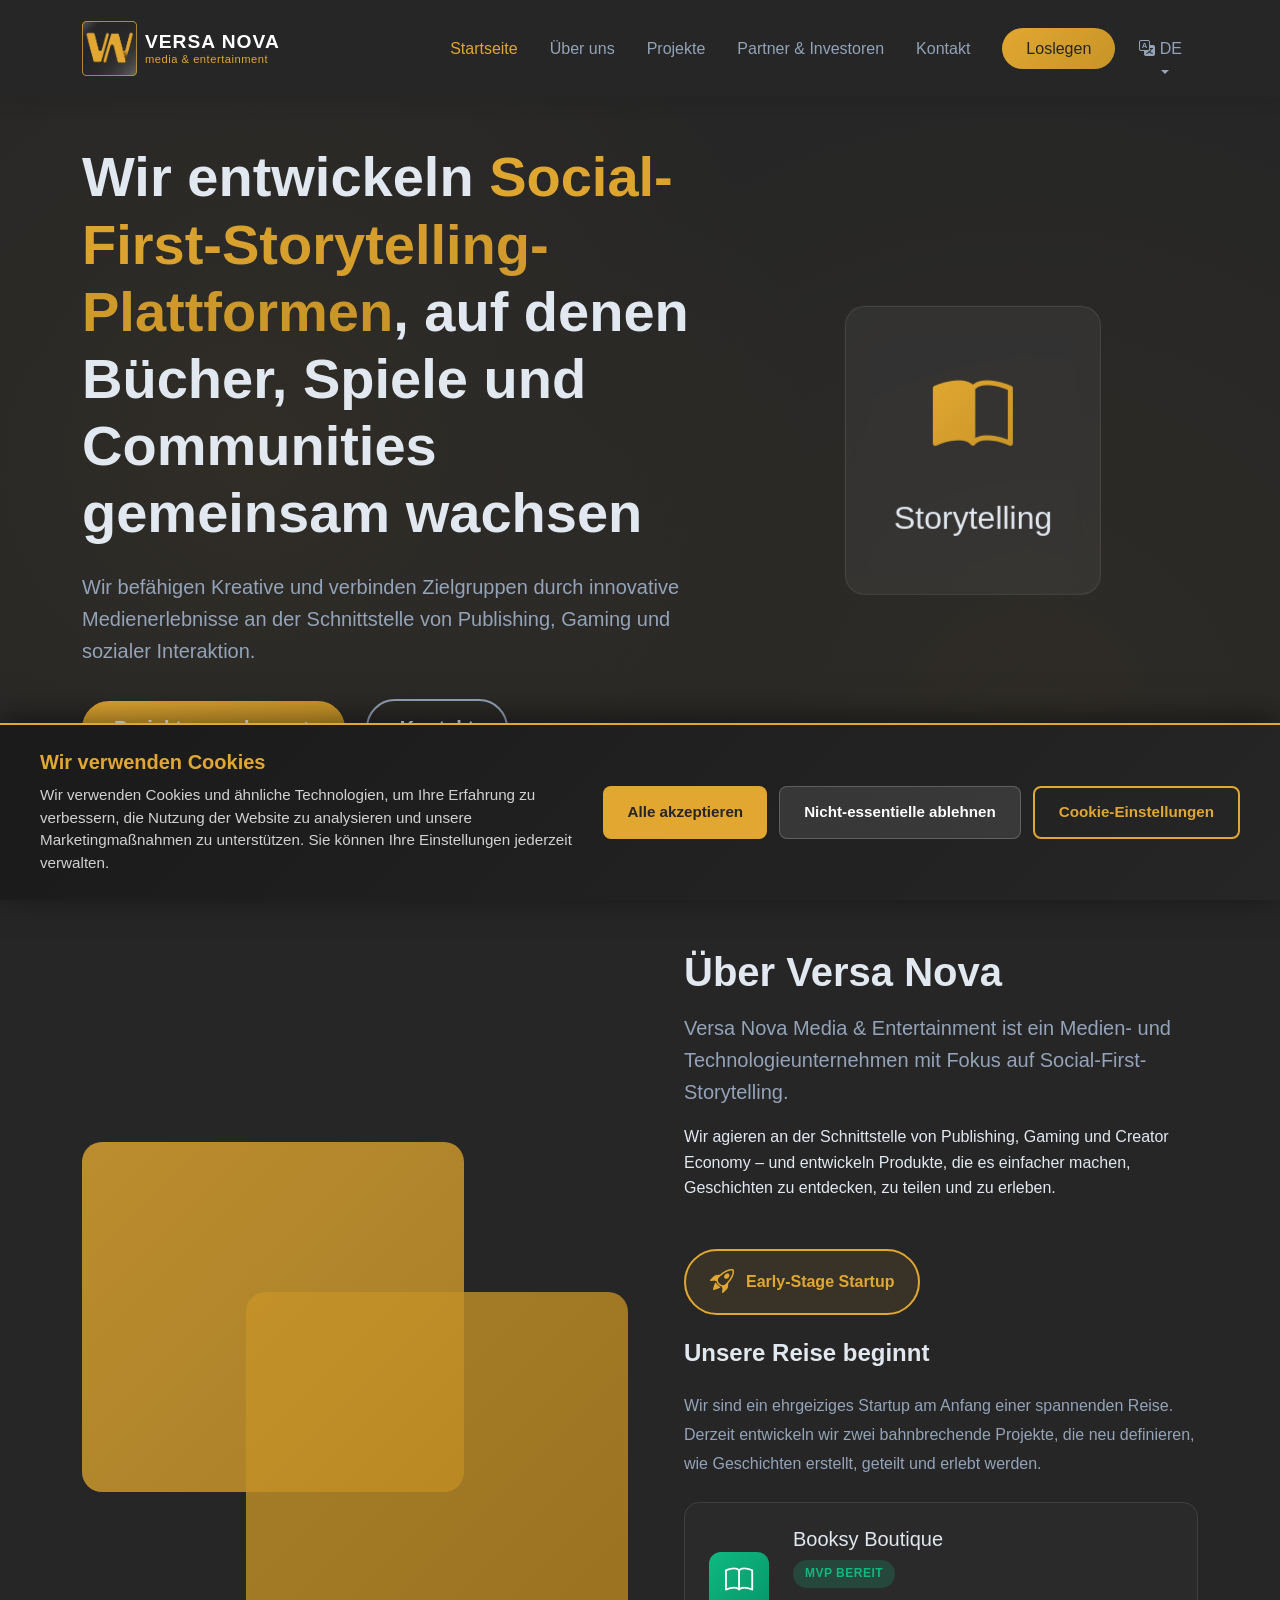
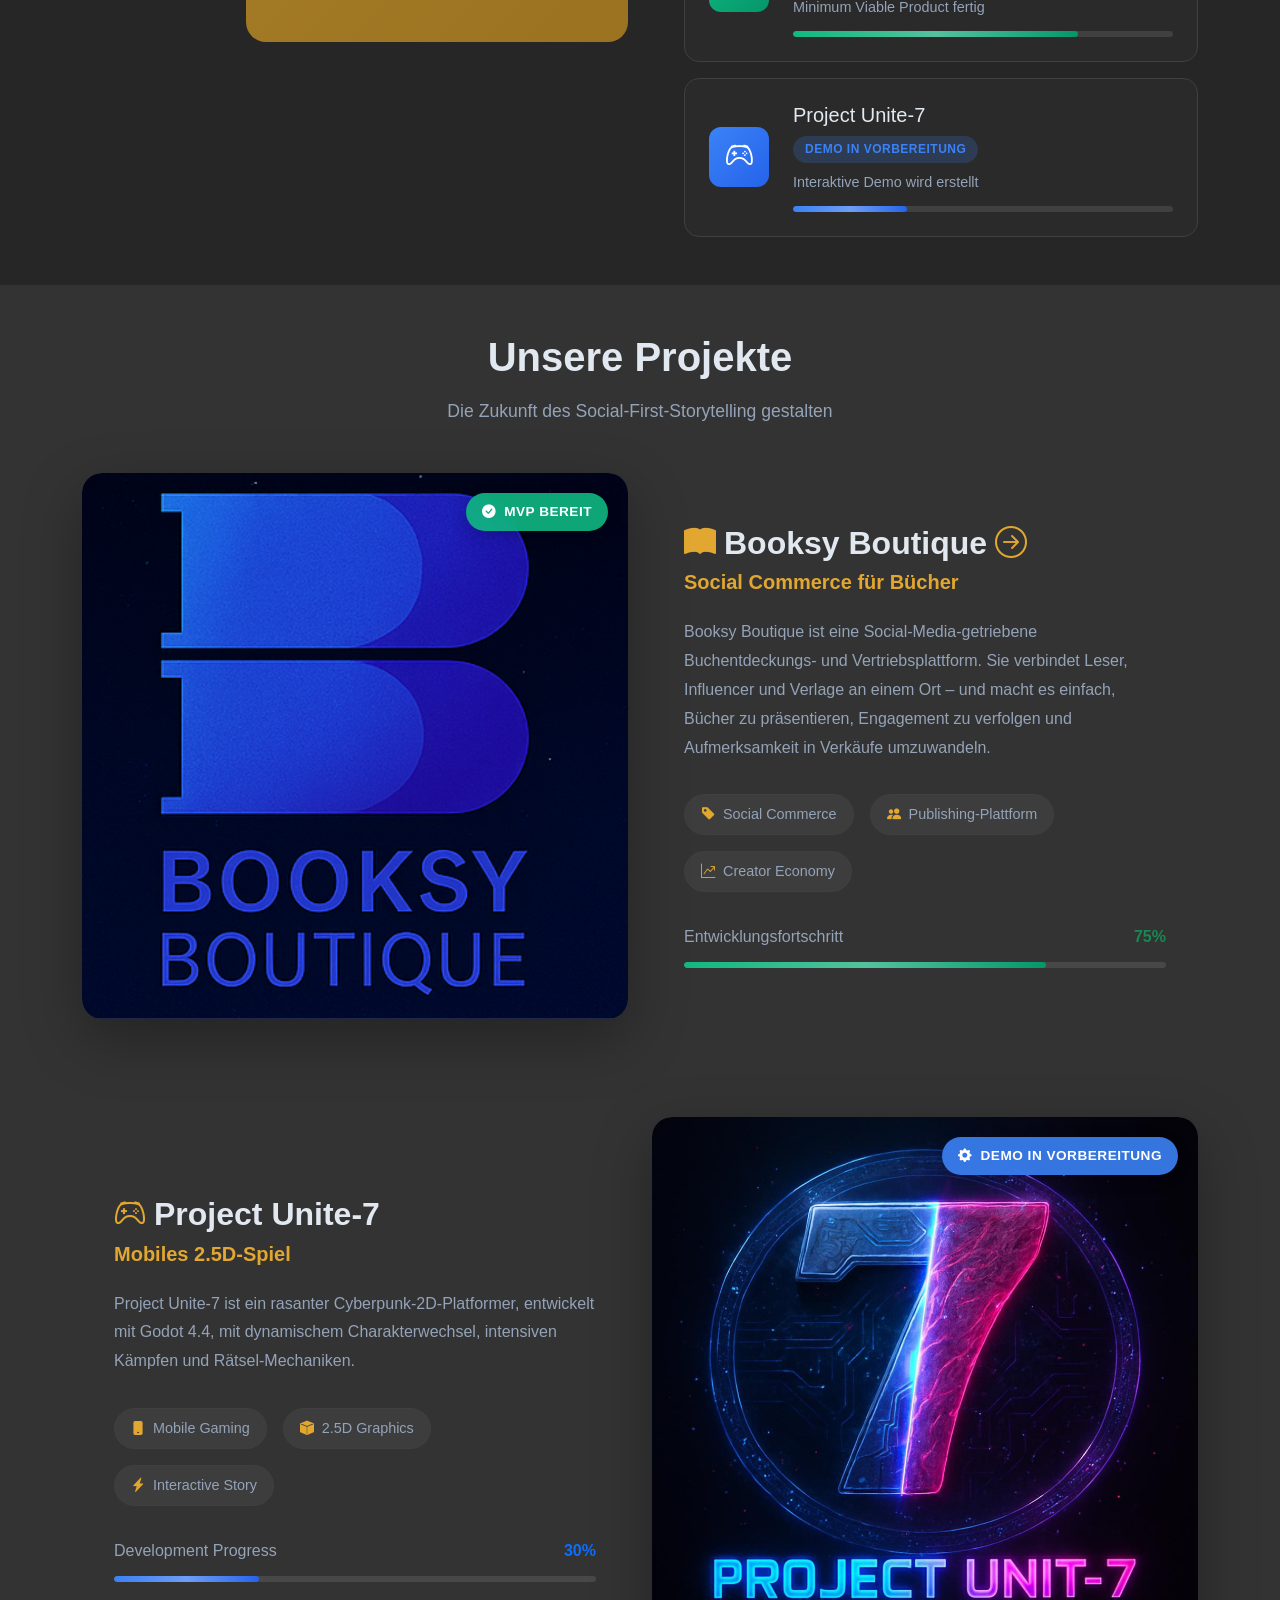
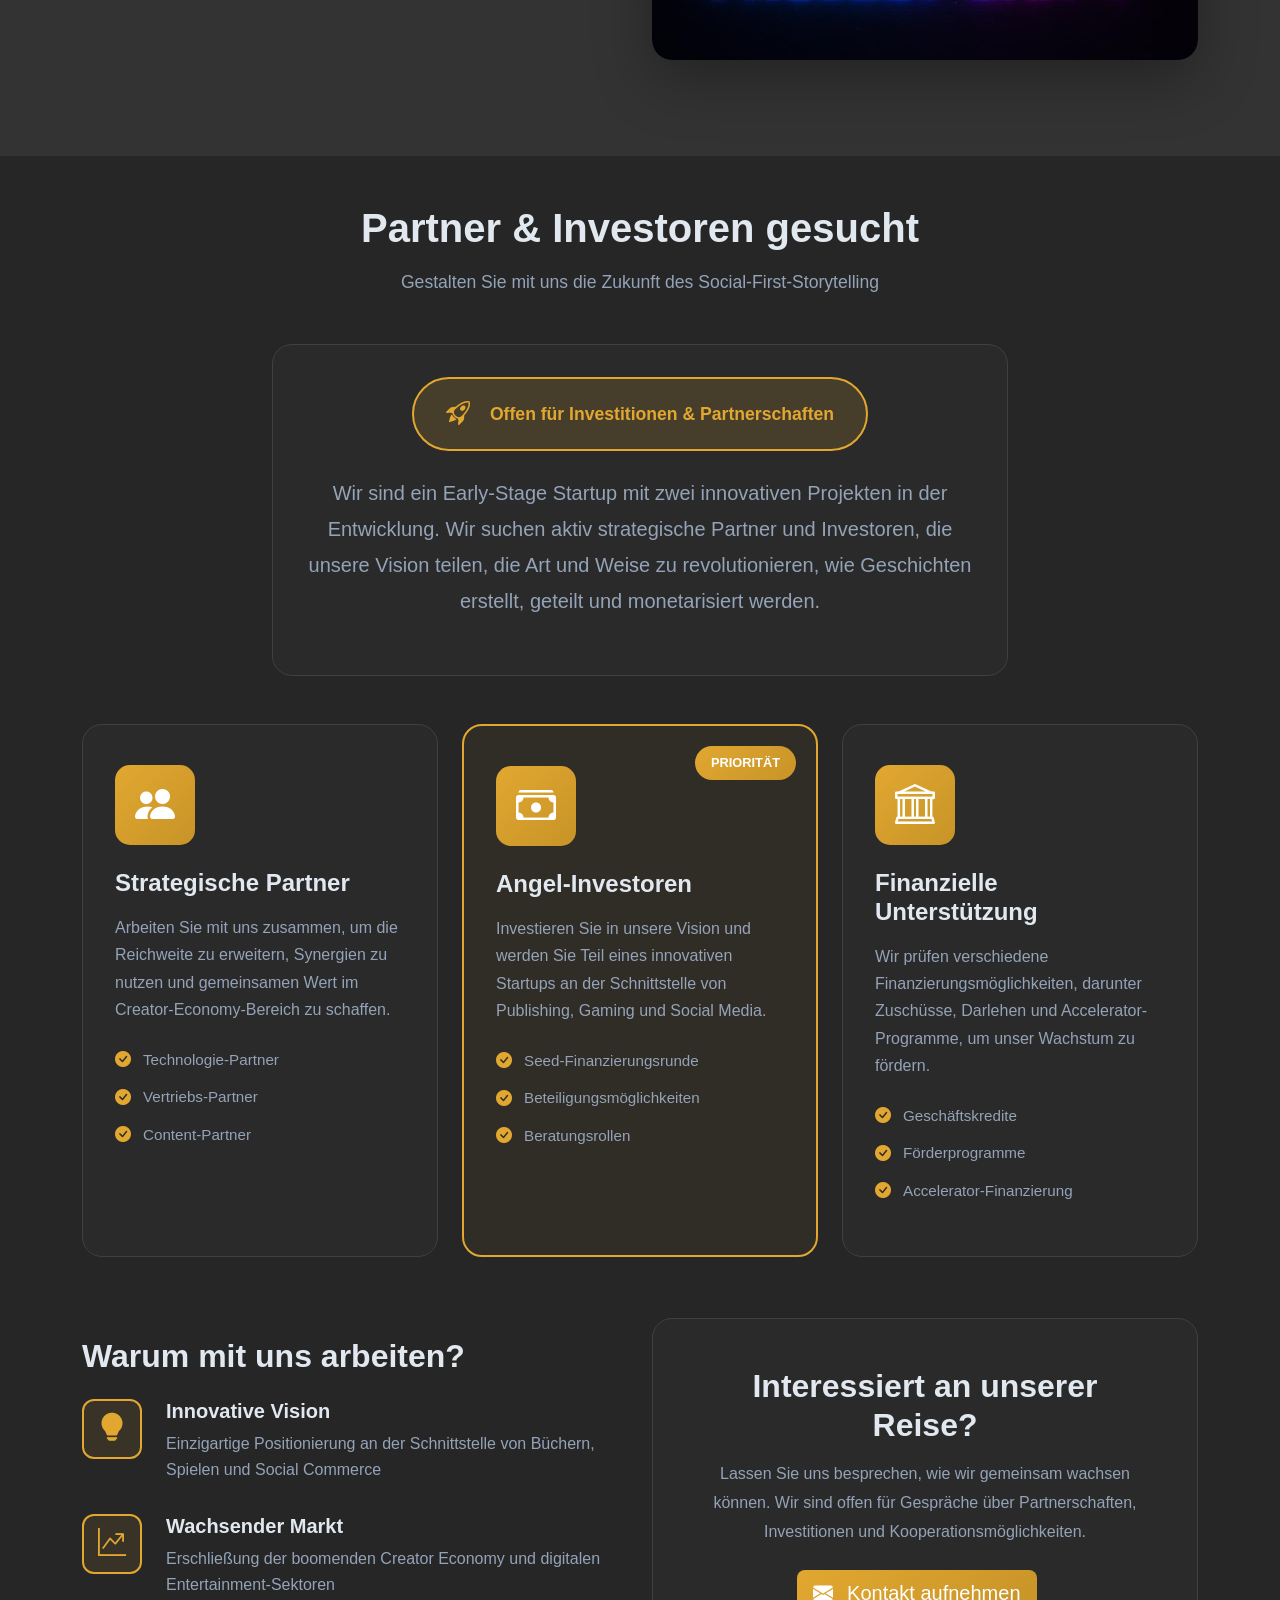
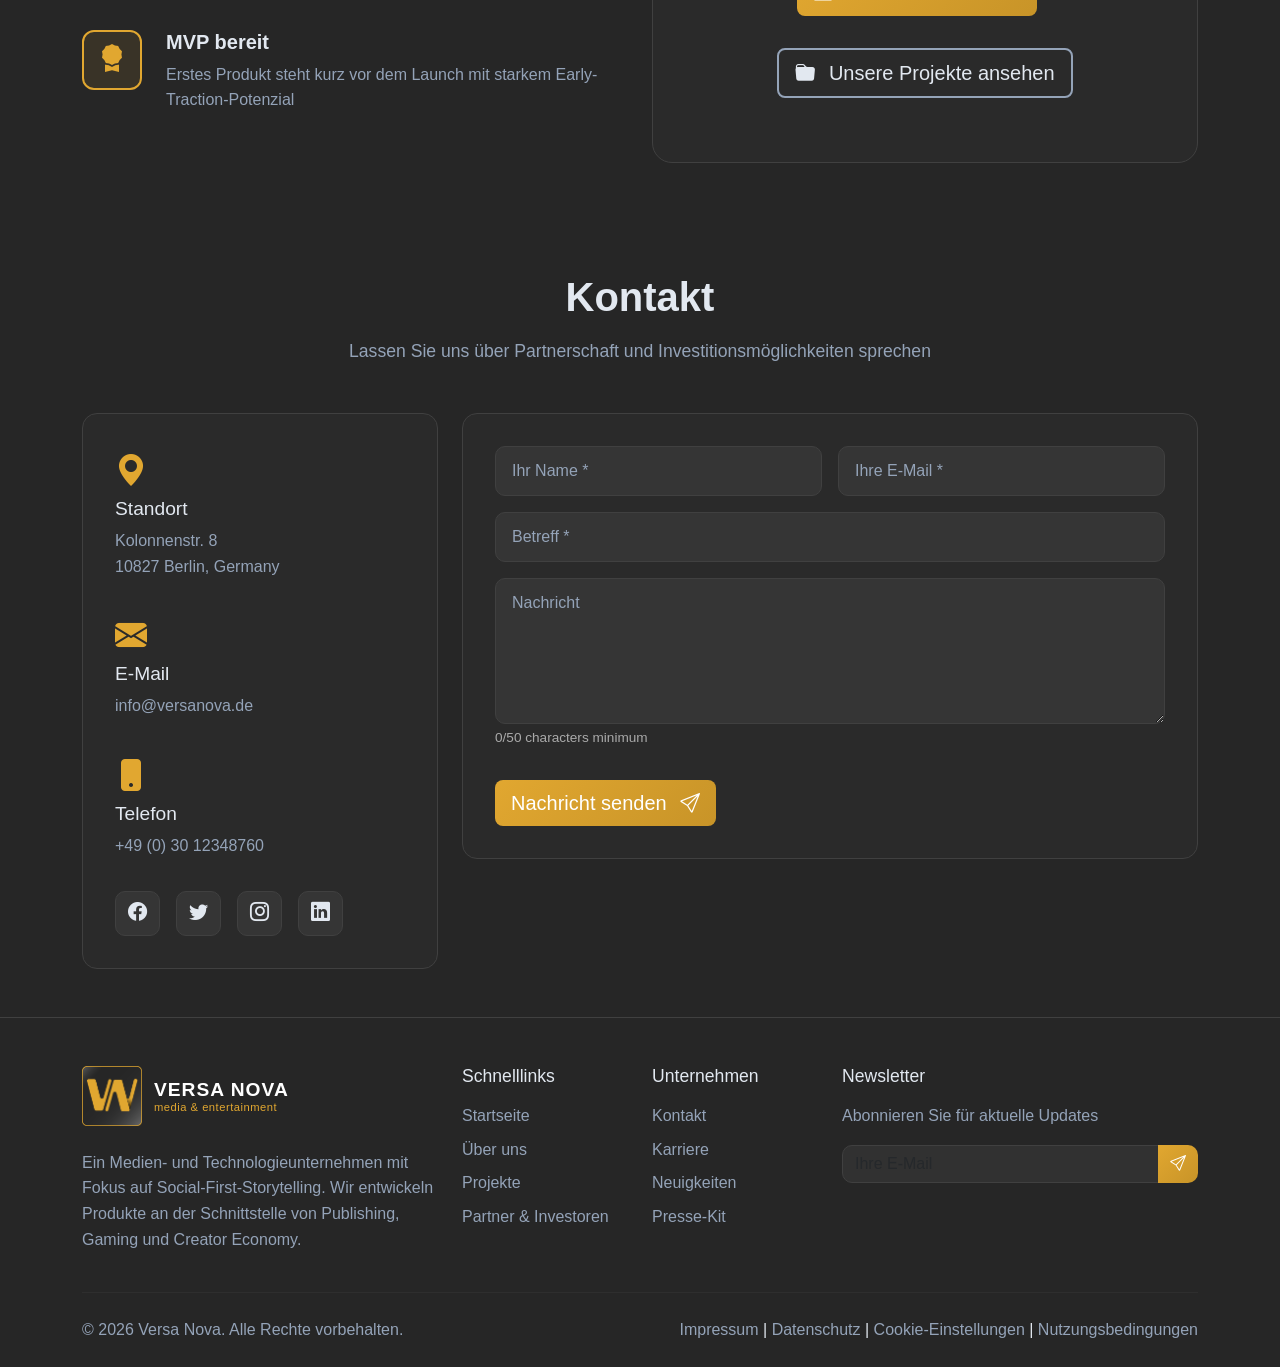
==== commit 4ab0a834: "Update Project Unite-7 progress from 60% to 30%" ====
--- a/index.html
+++ b/index.html
@@ -229,7 +229,7 @@
                                         <span class="badge-demo-prep" data-translate="about_project2_status">Demo in Preparation</span>
                                         <p data-translate="about_project2_desc">Building Interactive Demo</p>
                                         <div class="progress-bar-container">
-                                            <div class="progress-bar progress-bar-blue" style="width: 60%;"></div>
+                                            <div class="progress-bar progress-bar-blue" style="width: 30%;"></div>
                                         </div>
                                     </div>
                                 </div>
@@ -350,10 +350,10 @@
                             <div class="project-progress">
                                 <div class="d-flex justify-content-between mb-2">
                                     <span class="text-muted">Development Progress</span>
-                                    <span class="text-primary fw-bold">60%</span>
+                                    <span class="text-primary fw-bold">30%</span>
                                 </div>
                                 <div class="progress-bar-container">
-                                    <div class="progress-bar progress-bar-blue" style="width: 60%;"></div>
+                                    <div class="progress-bar progress-bar-blue" style="width: 30%;"></div>
                                 </div>
                             </div>
                         </div>
--- a/main.css
+++ b/main.css
@@ -20,6 +20,11 @@
     box-sizing: border-box;
 }
 
+/* Override Bootstrap's text-muted */
+.text-muted {
+    color: var(--text-muted) !important;
+}
+
 body {
     font-family: 'Inter', -apple-system, BlinkMacSystemFont, 'Segoe UI', Roboto, Oxygen, Ubuntu, Cantarell, sans-serif;
     background-color: var(--dark-bg);
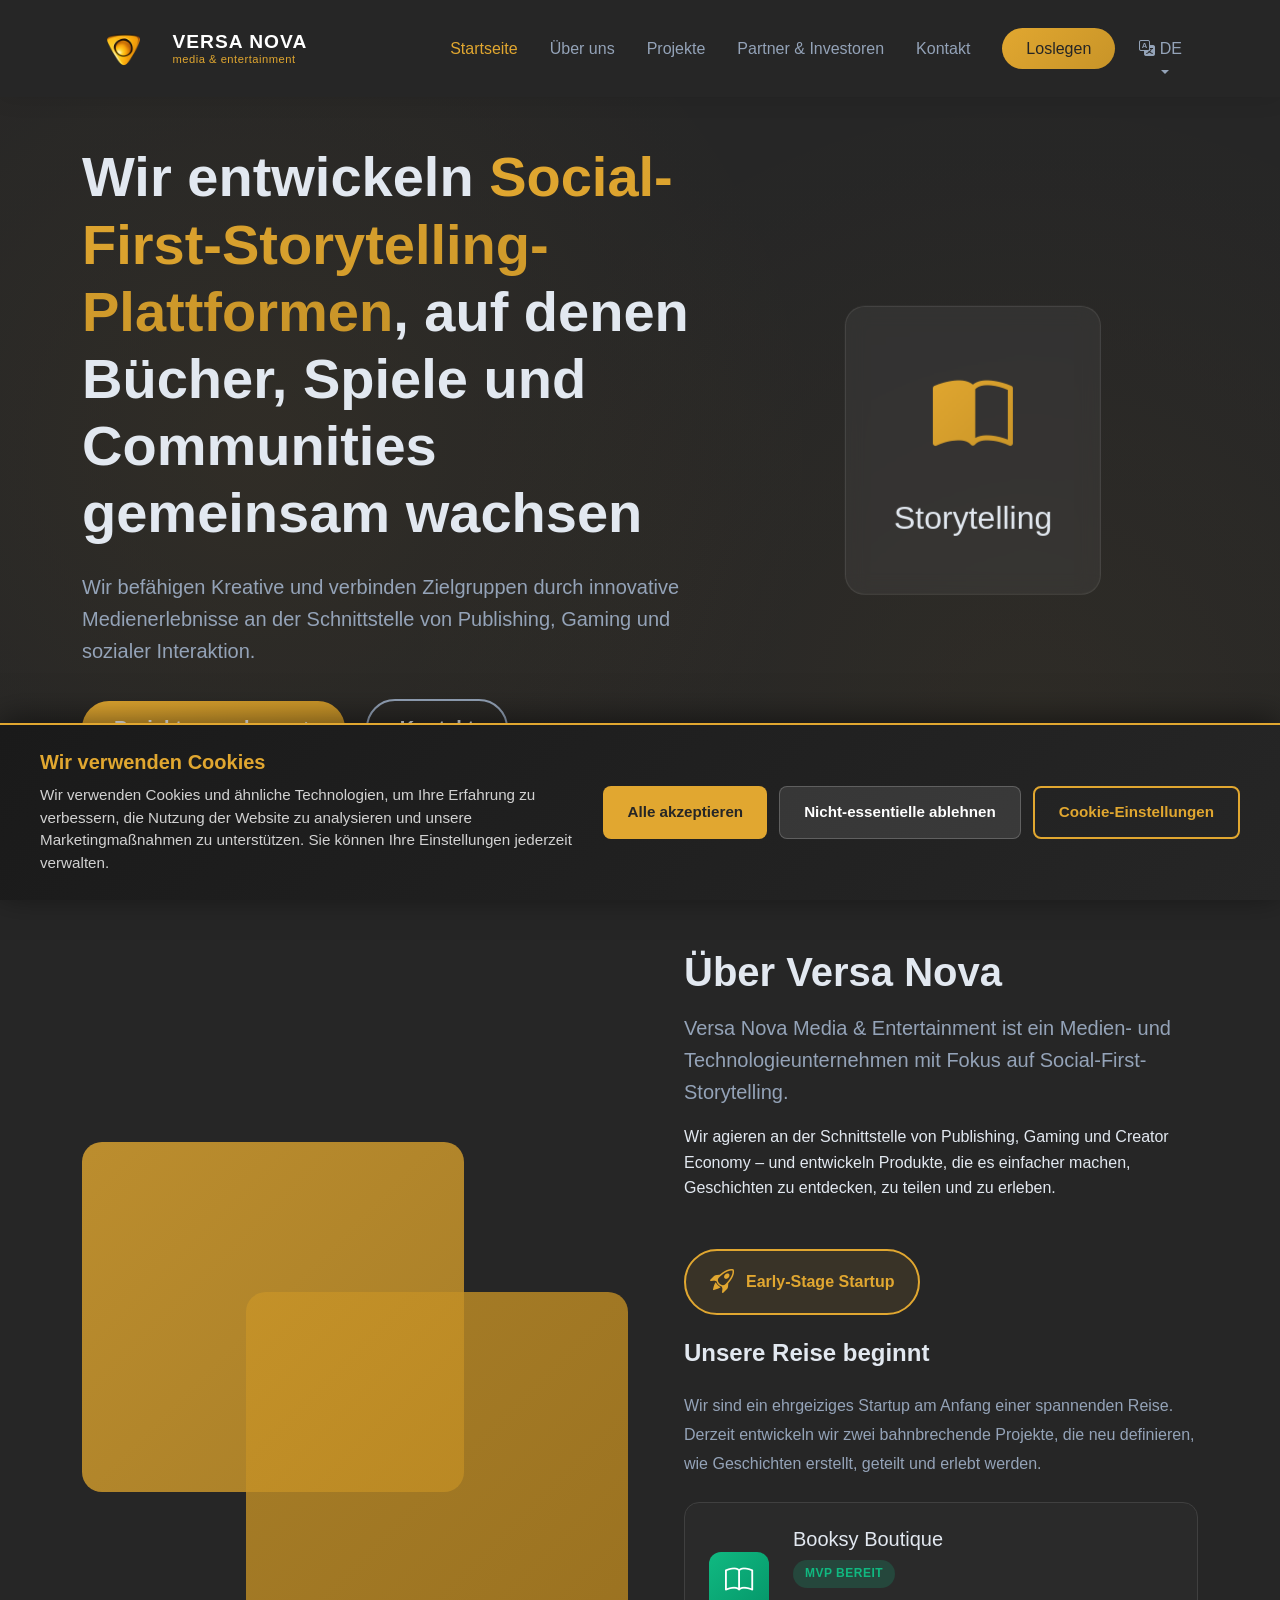
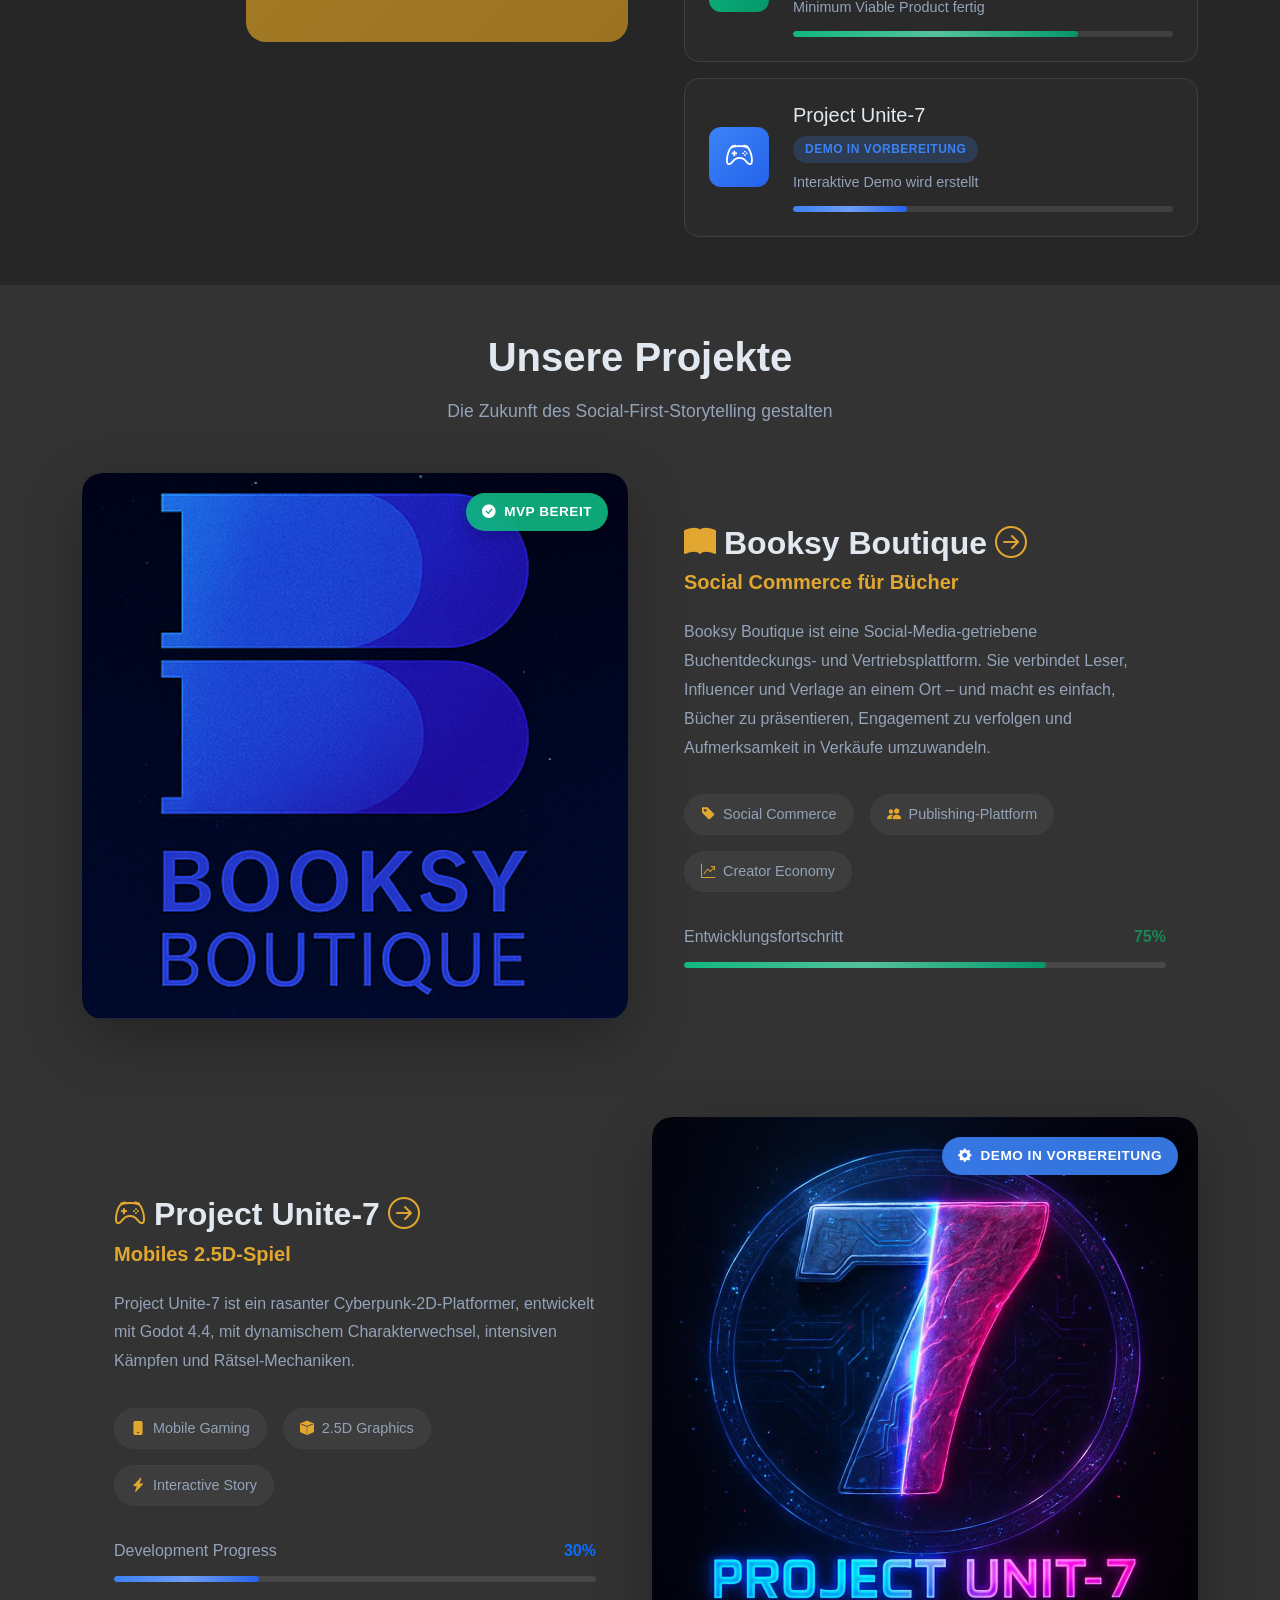
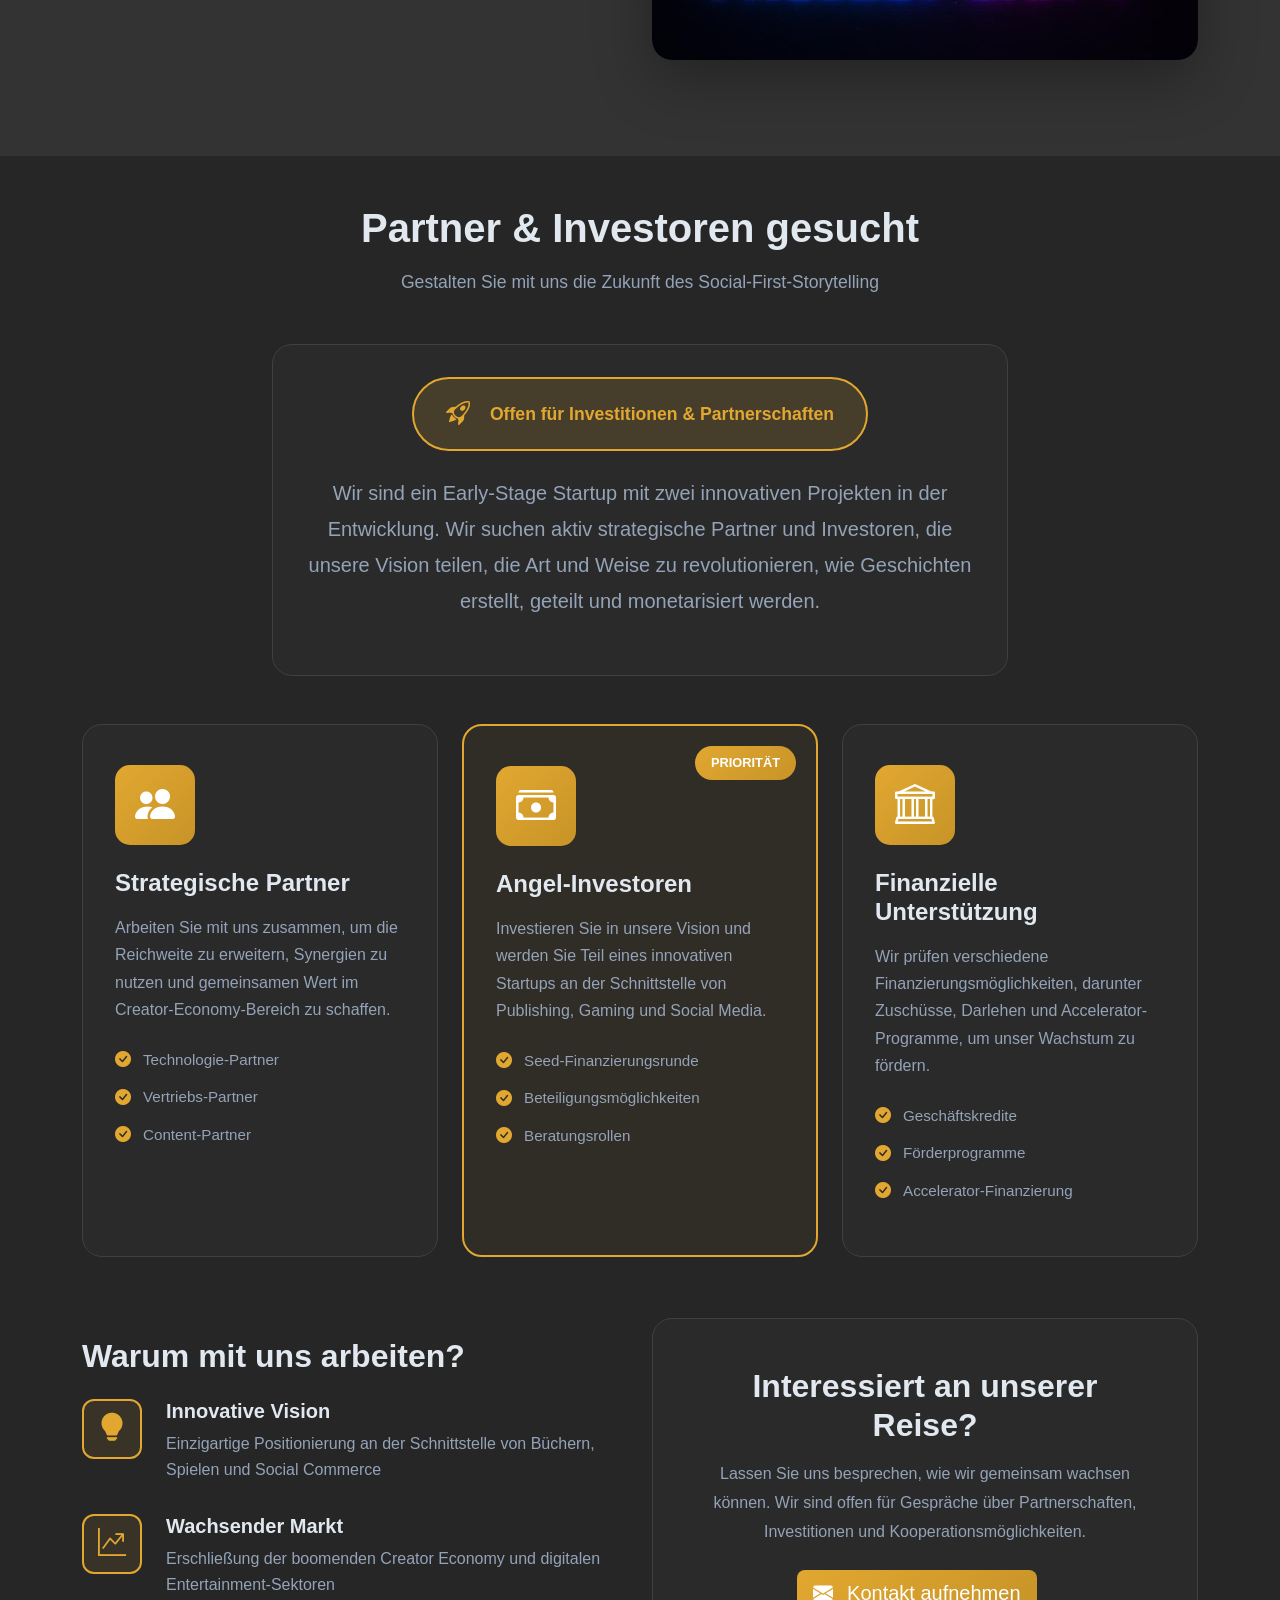
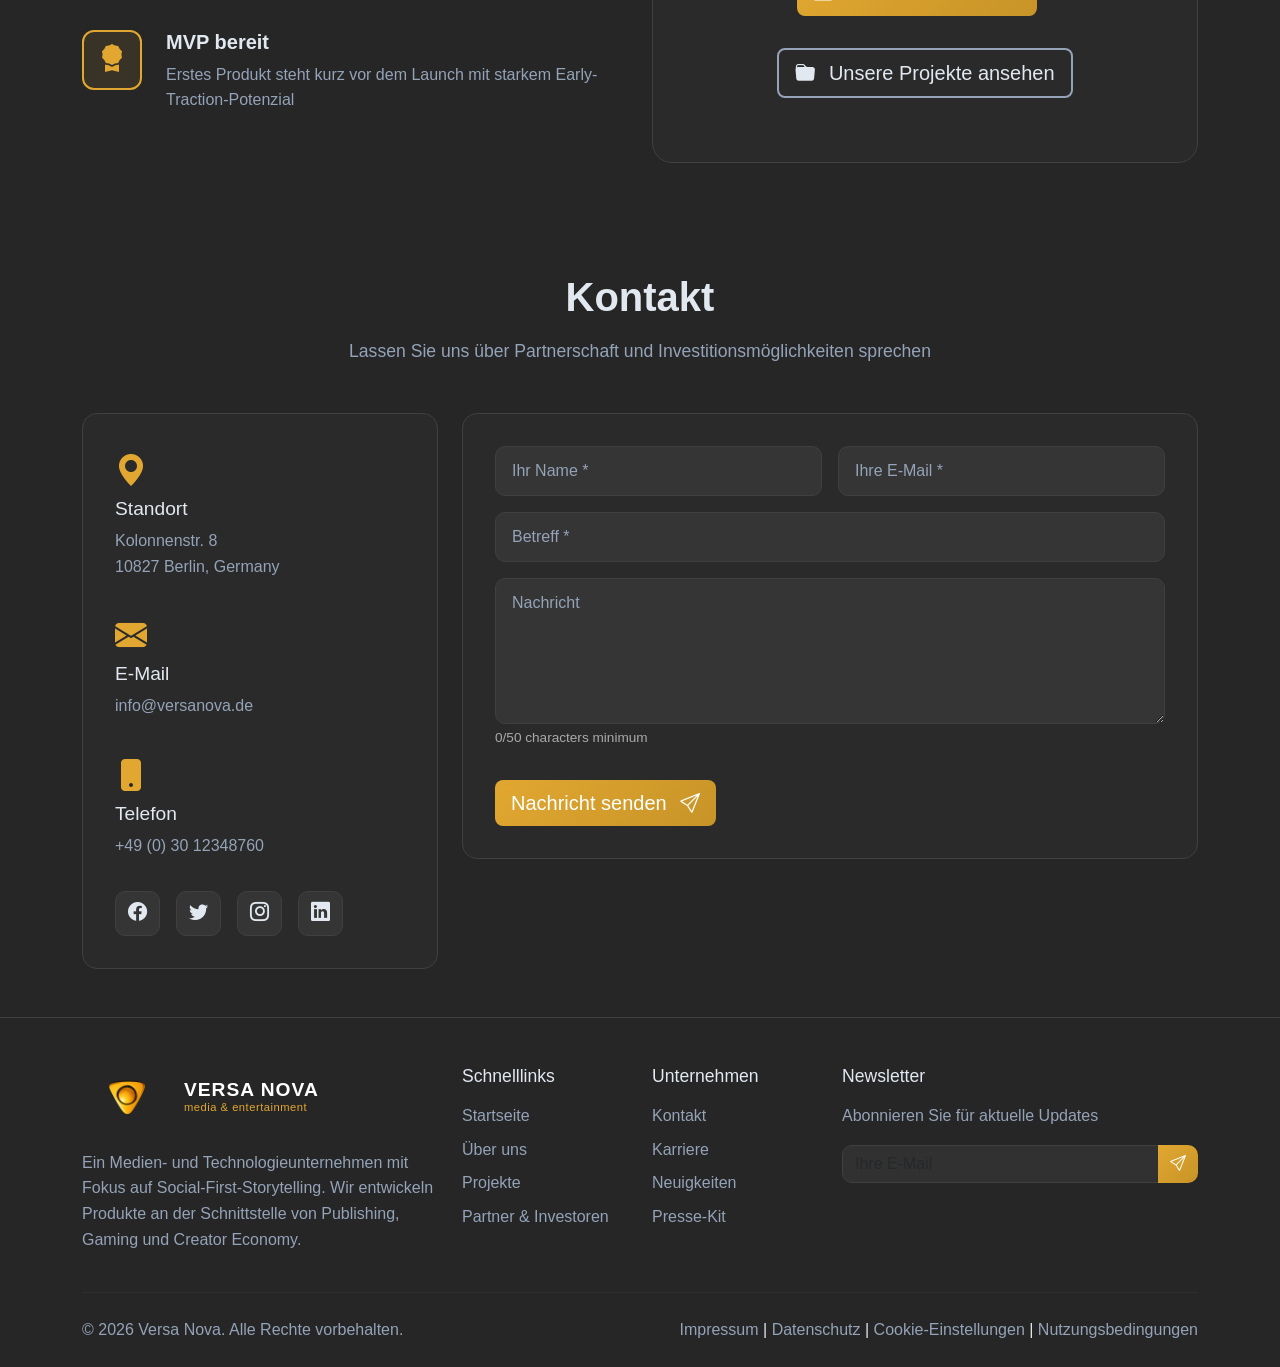
==== commit 6a046fa1: "Update Project Unite-7 page & improve enemy cards layout - Replace hero background and gameplay imag" ====
--- a/index.html
+++ b/index.html
@@ -327,6 +327,7 @@
                             <h3 class="project-title">
                                 <i class="bi bi-controller me-2"></i>
                                 <span data-translate="project2_title">Project Unite-7</span>
+                                <i class="bi bi-arrow-right-circle ms-2"></i>
                             </h3>
                             </a>
                             <h4 class="project-subtitle" data-translate="project2_category">Mobile 2.5D game</h4>
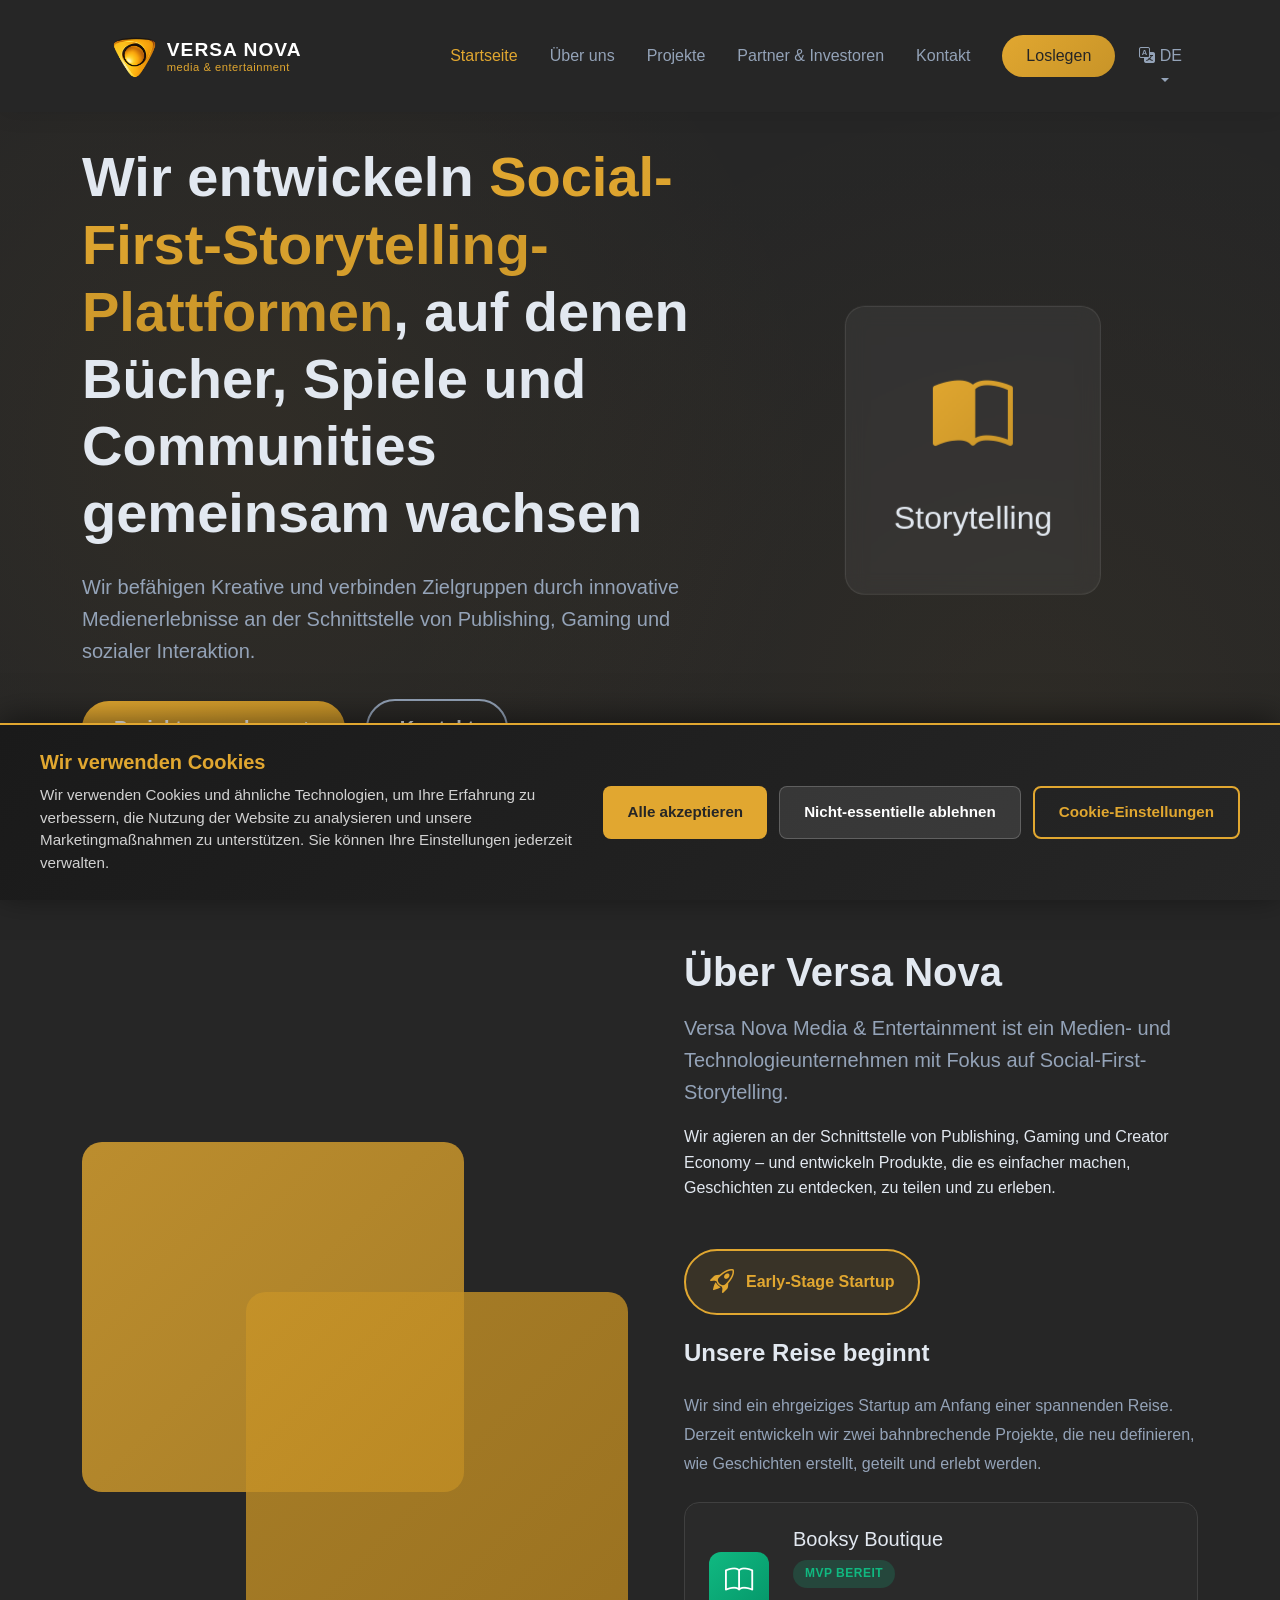
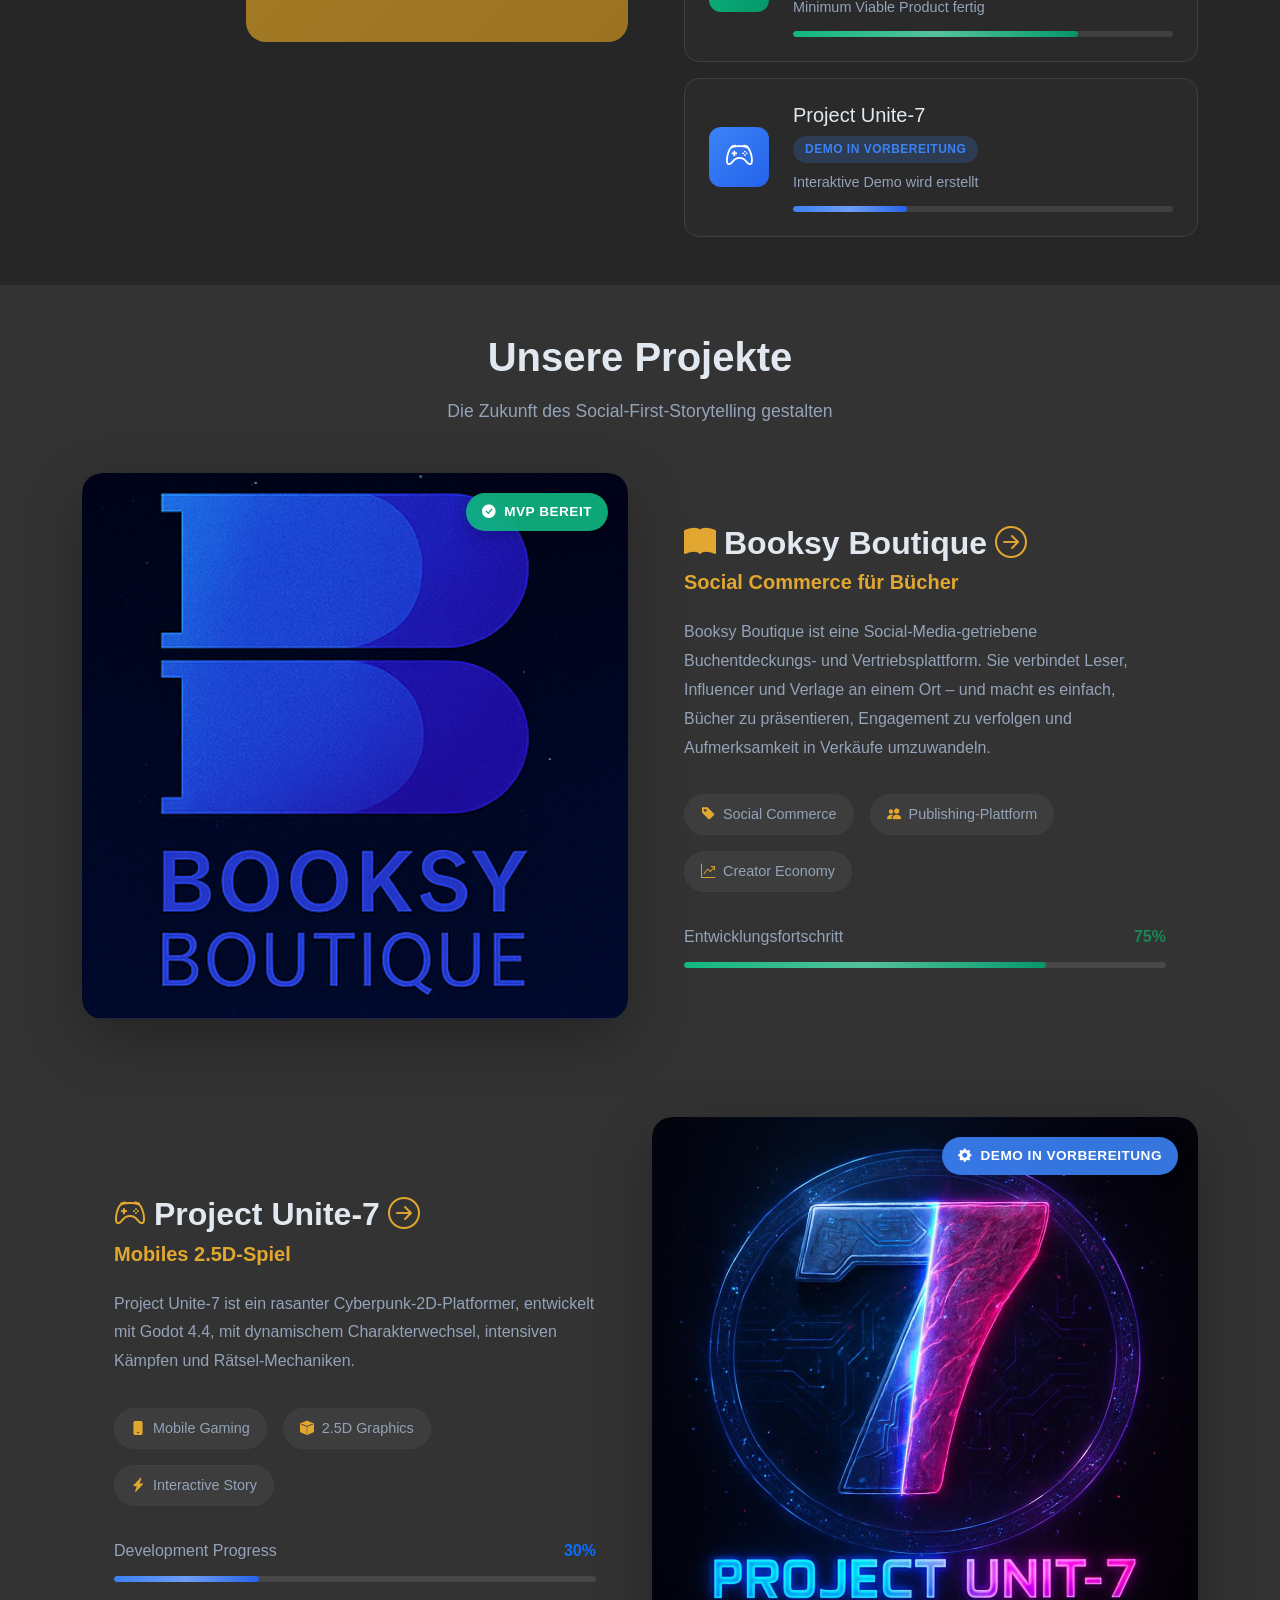
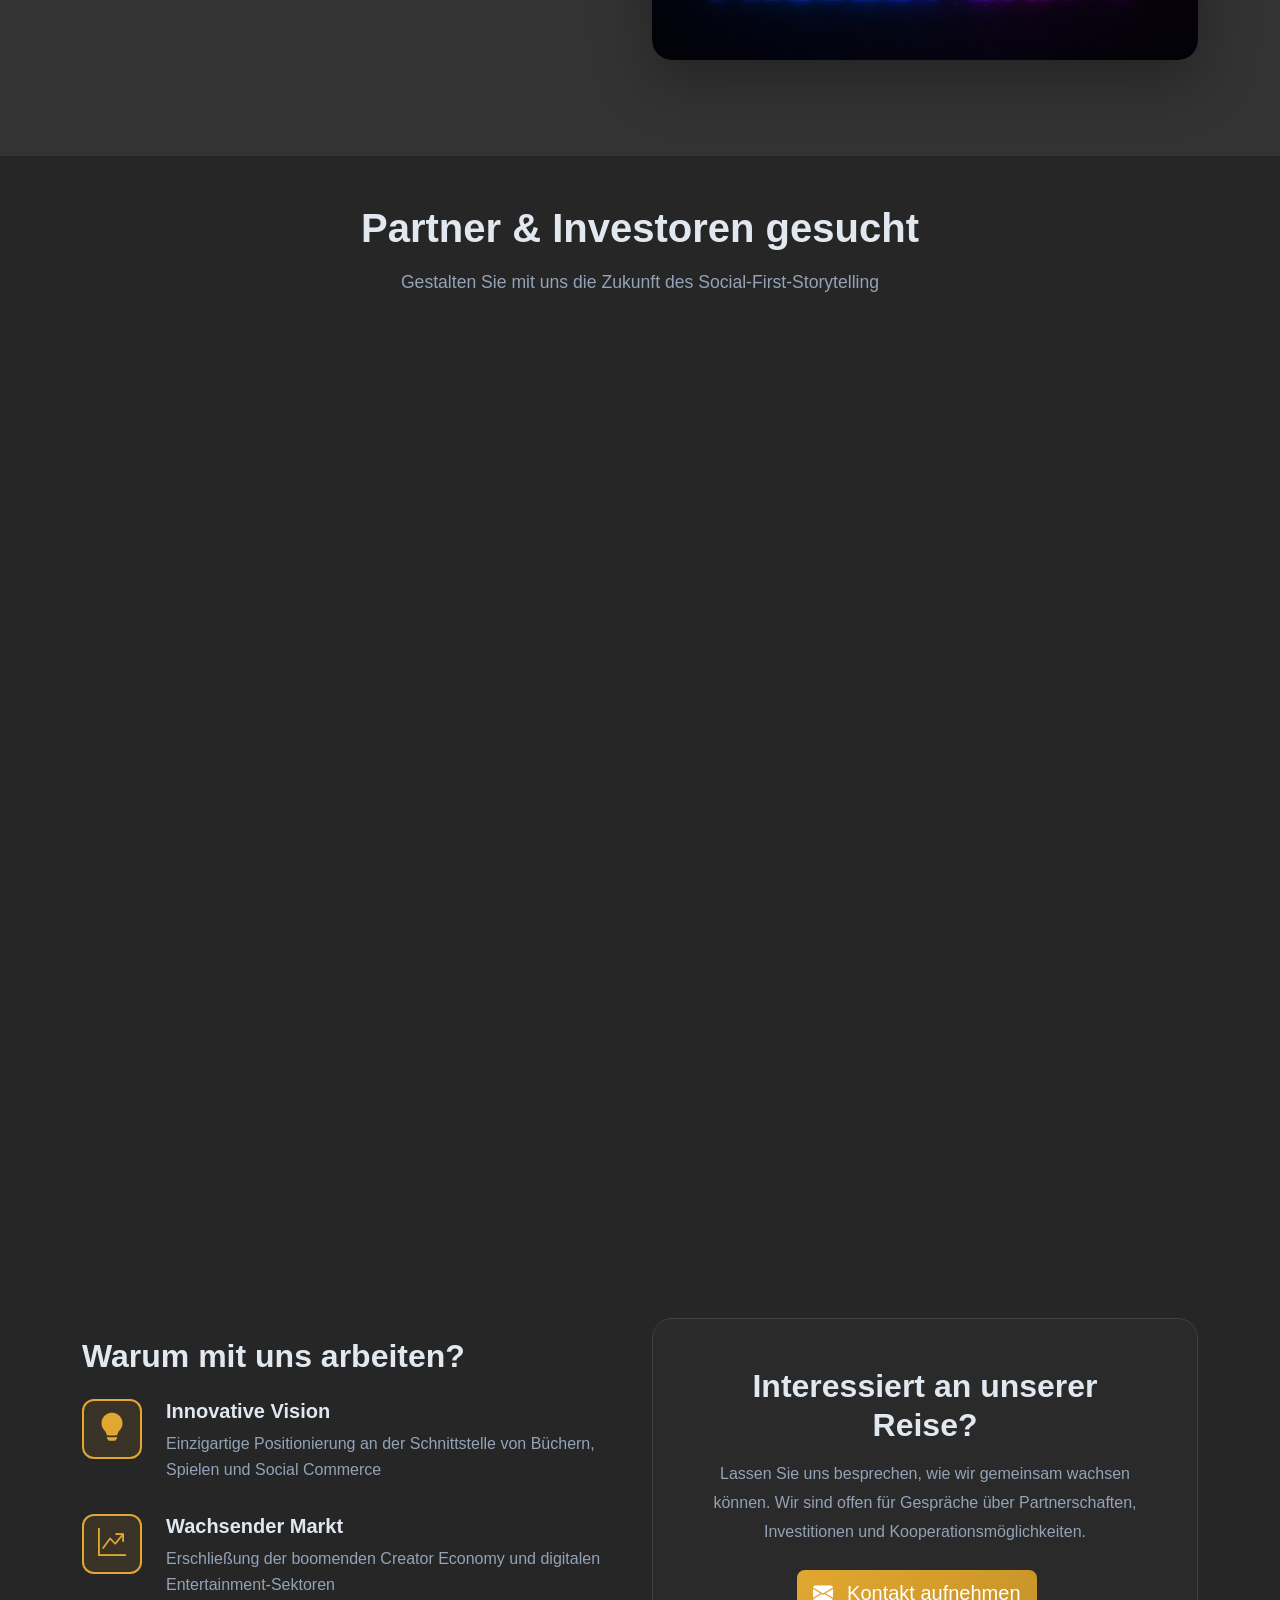
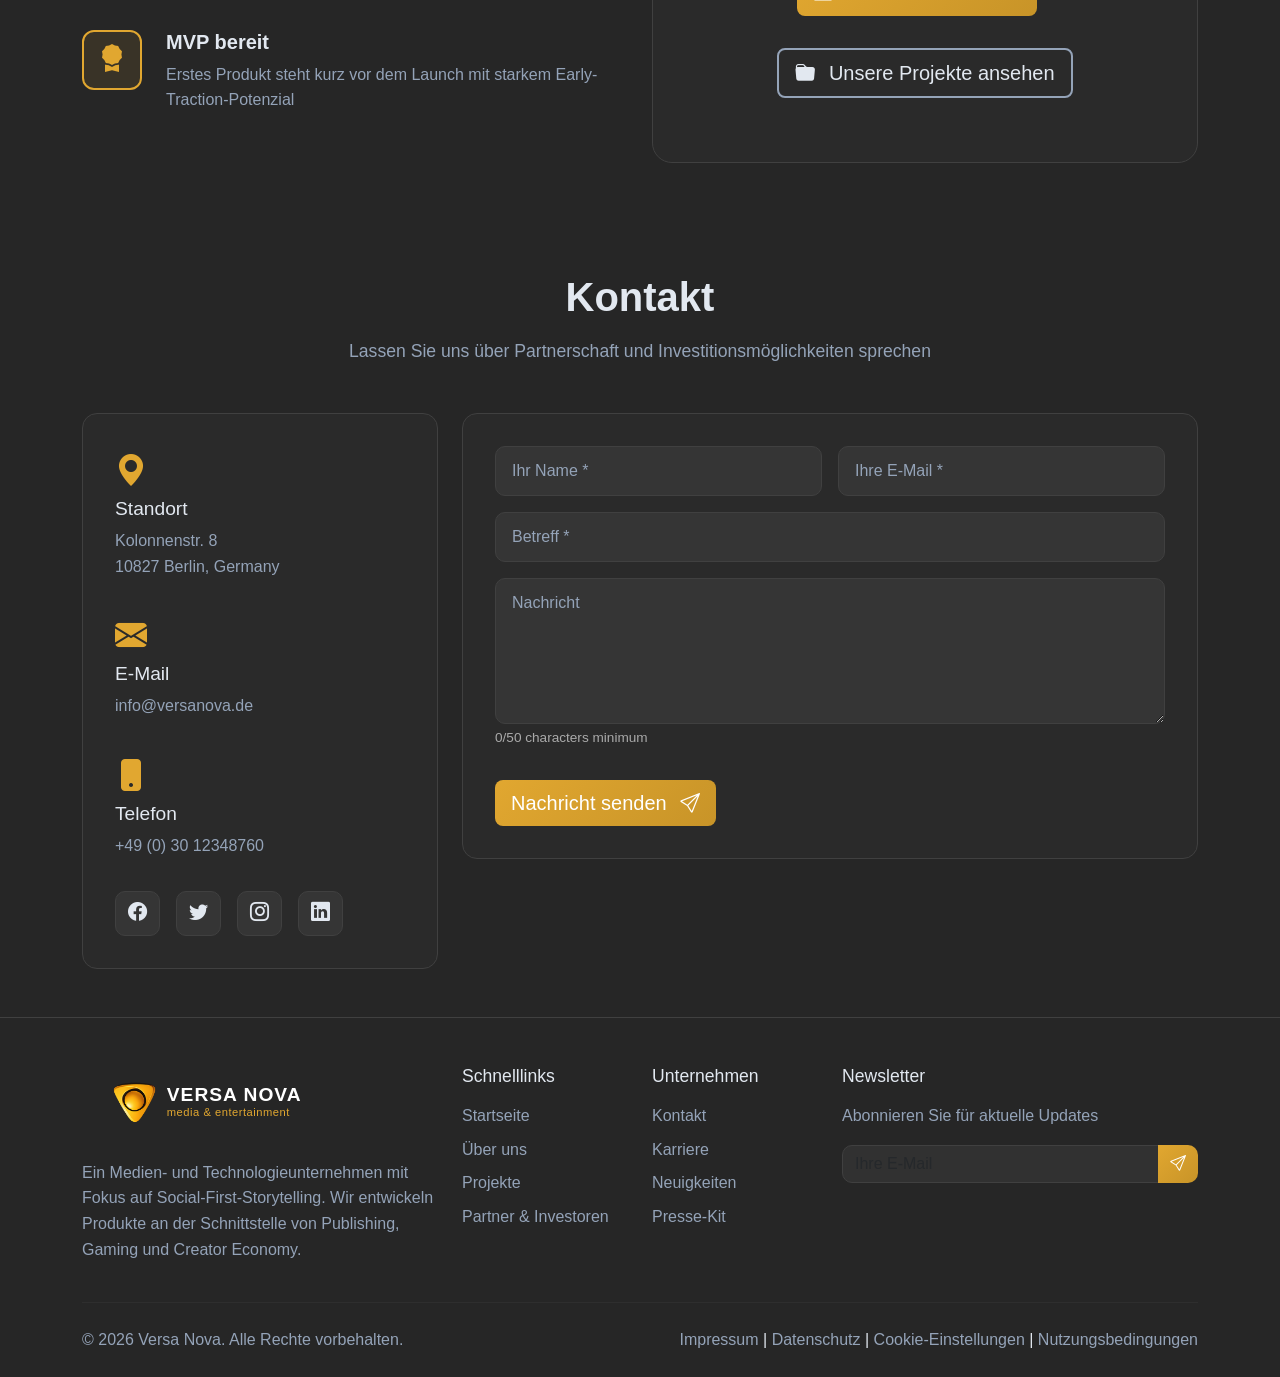
==== commit fd412ccb: "-make logo text place correct -favicon pulish" ====
--- a/index.html
+++ b/index.html
@@ -36,7 +36,7 @@
     <meta name="ICBM" content="52.520008, 13.404954">
     
     <!-- Favicon -->
-    <link rel="icon" type="image/png" href="assets/VN-logo-navbar.png">
+    <link rel="icon" type="image/png" href="assets/VN_favicon.png">
     
     <!-- Bootstrap 5 CSS -->
     <link href="https://cdn.jsdelivr.net/npm/bootstrap@5.3.2/dist/css/bootstrap.min.css" rel="stylesheet">
--- a/main.css
+++ b/main.css
@@ -73,7 +73,7 @@
     color: var(--text-light) !important;
     display: flex;
     align-items: center;
-    gap: 0.5rem;
+    gap: 0.3rem;
 }
 
 .navbar-logo-svg {
@@ -87,8 +87,9 @@
 }
 
 .navbar-logo {
-    height: 55px;
+    height: 70px;
     width: auto;
+    margin-right: -25px;
     transition: all 0.3s ease;
 }
 
@@ -1361,13 +1362,14 @@
 .footer-brand {
     display: flex;
     align-items: center;
-    gap: 0.75rem;
+    gap: 0.3rem;
     margin-bottom: 1.5rem;
 }
 
 .footer-logo-img {
-    height: 60px;
+    height: 70px;
     width: auto;
+    margin-right: -25px;
 }
 
 .footer-logo {
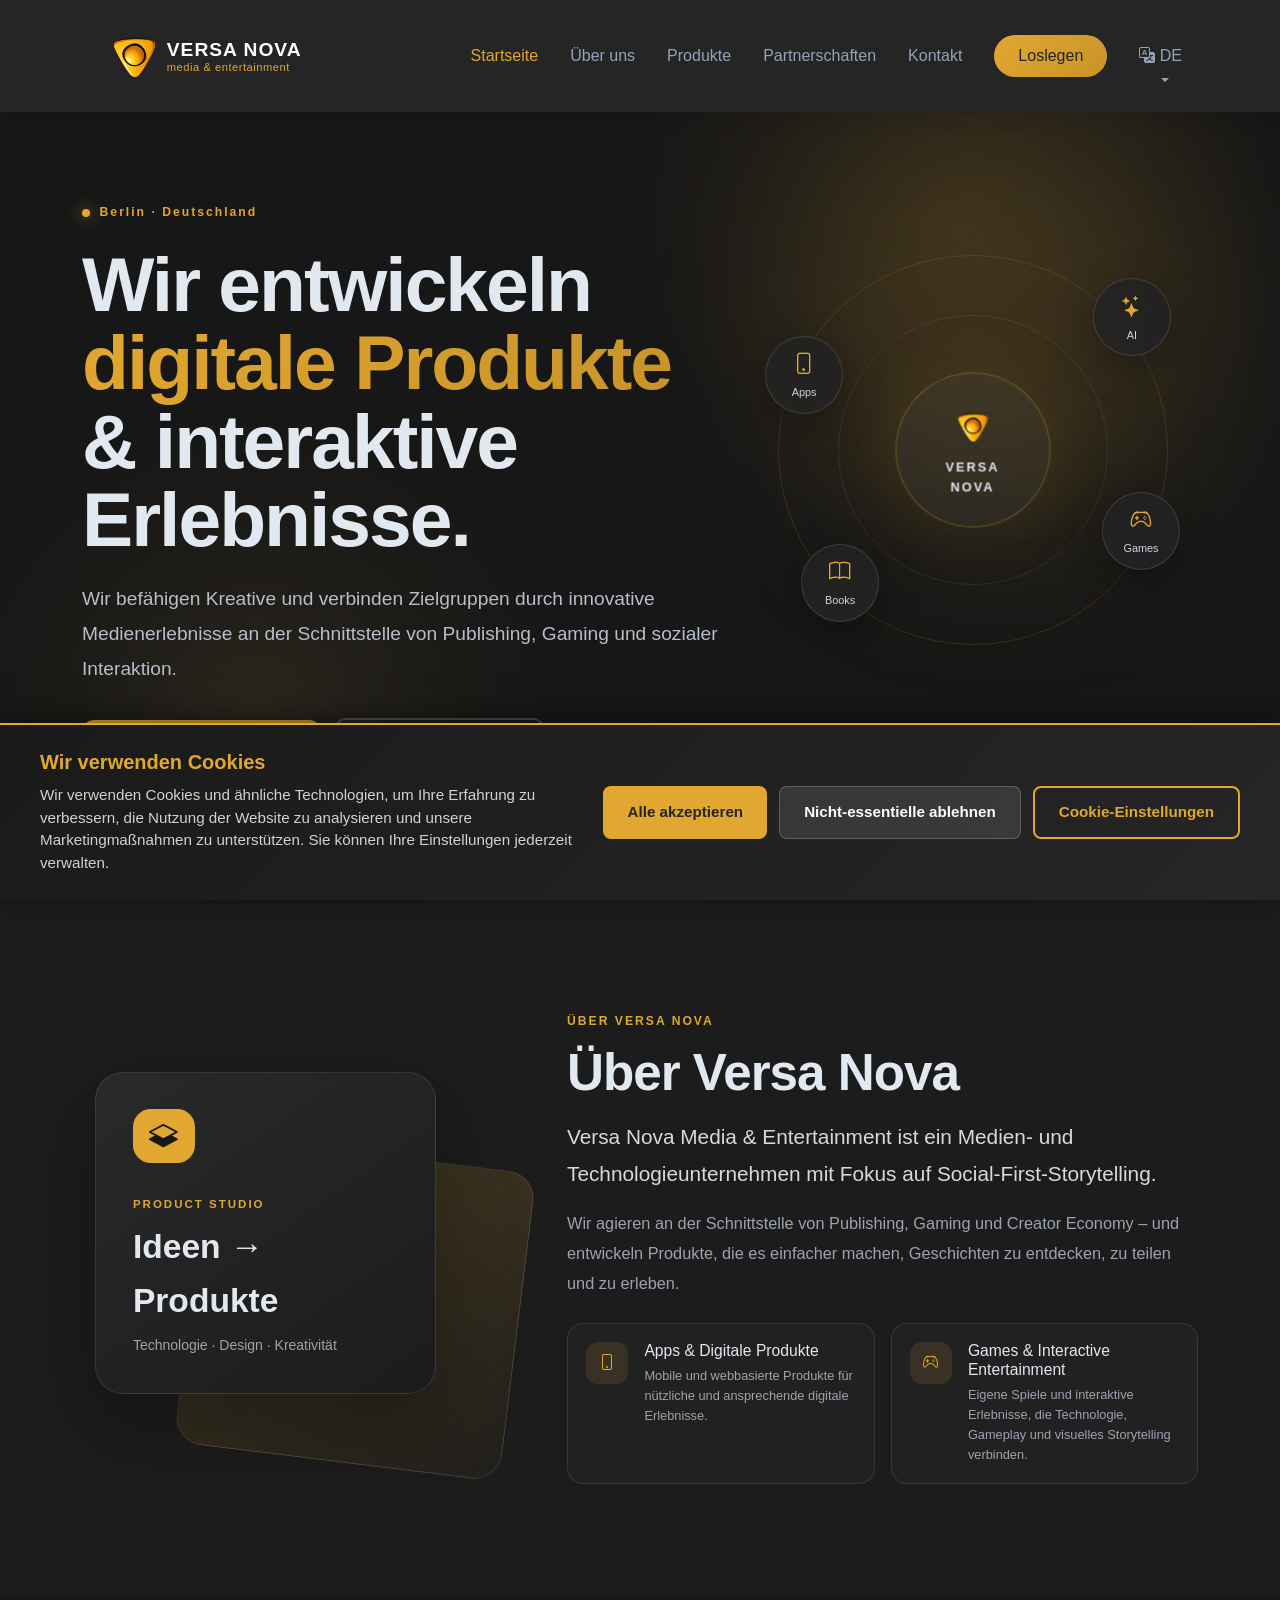
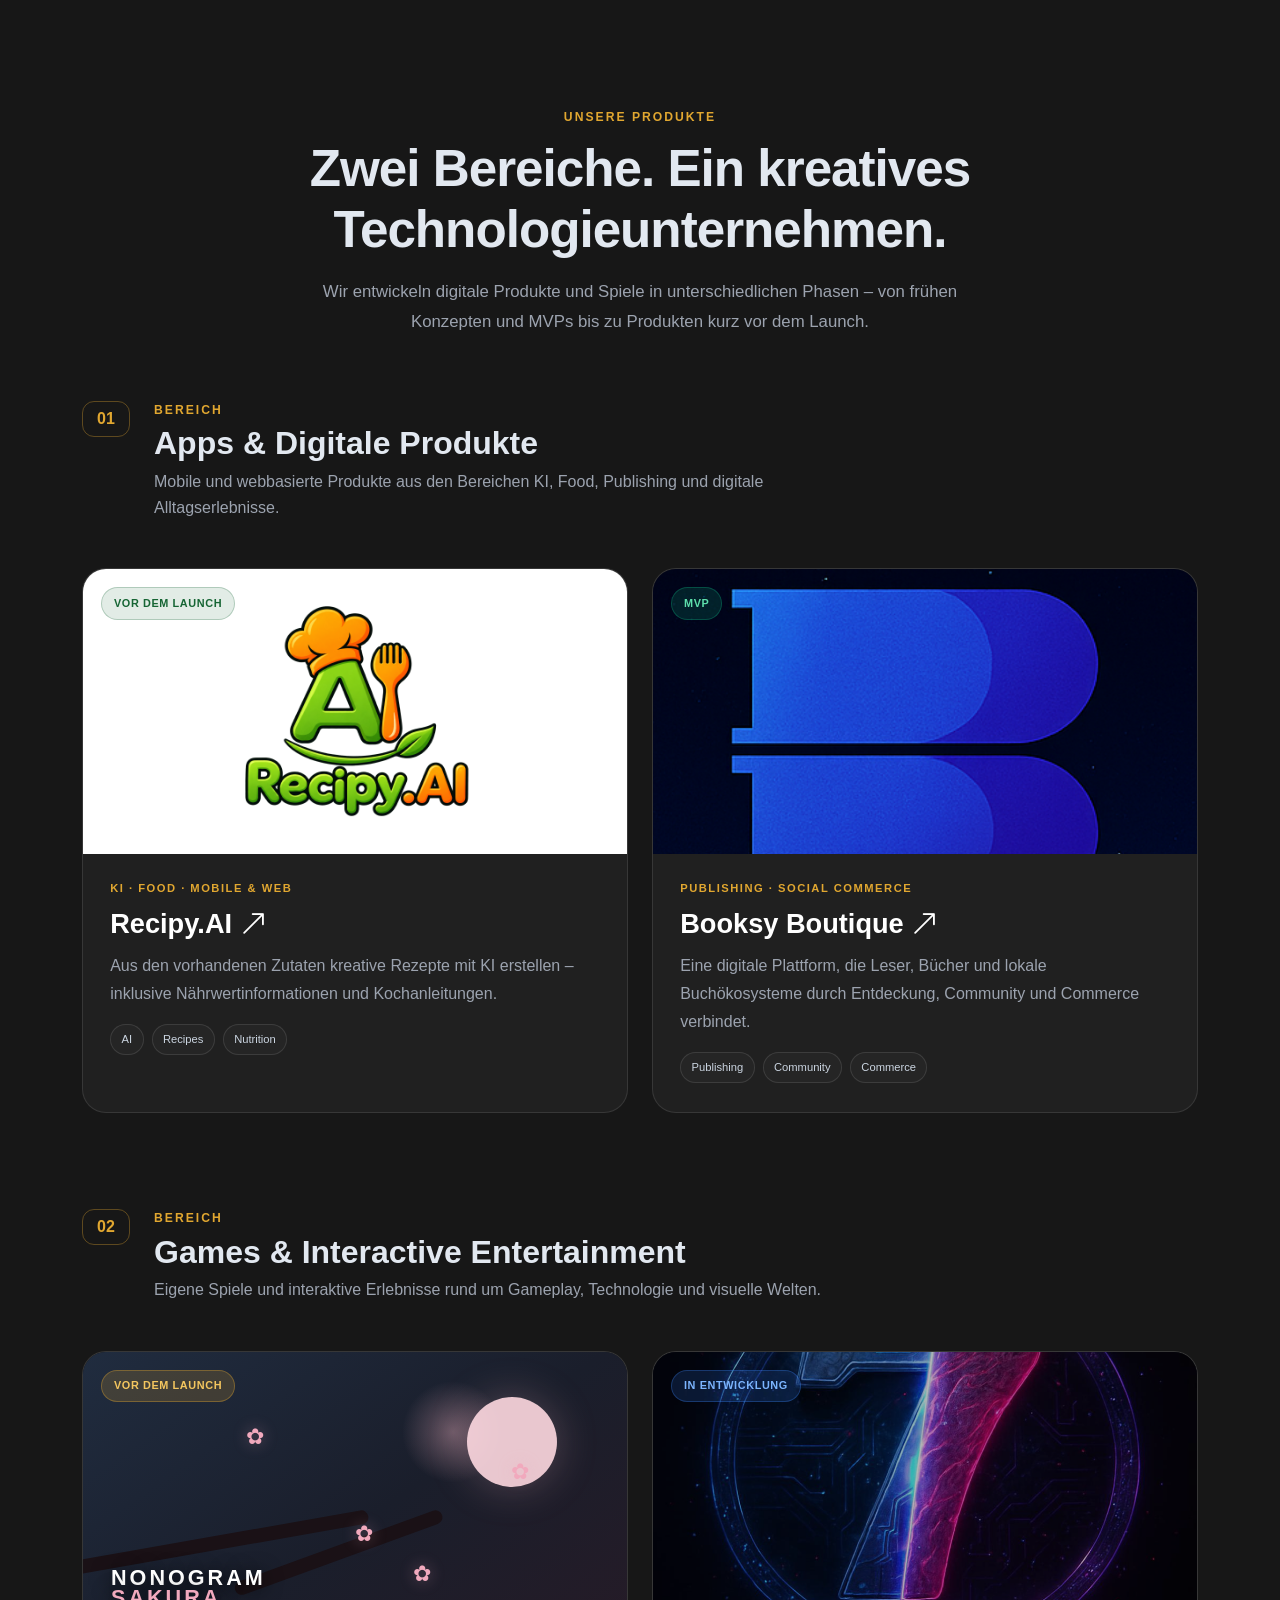
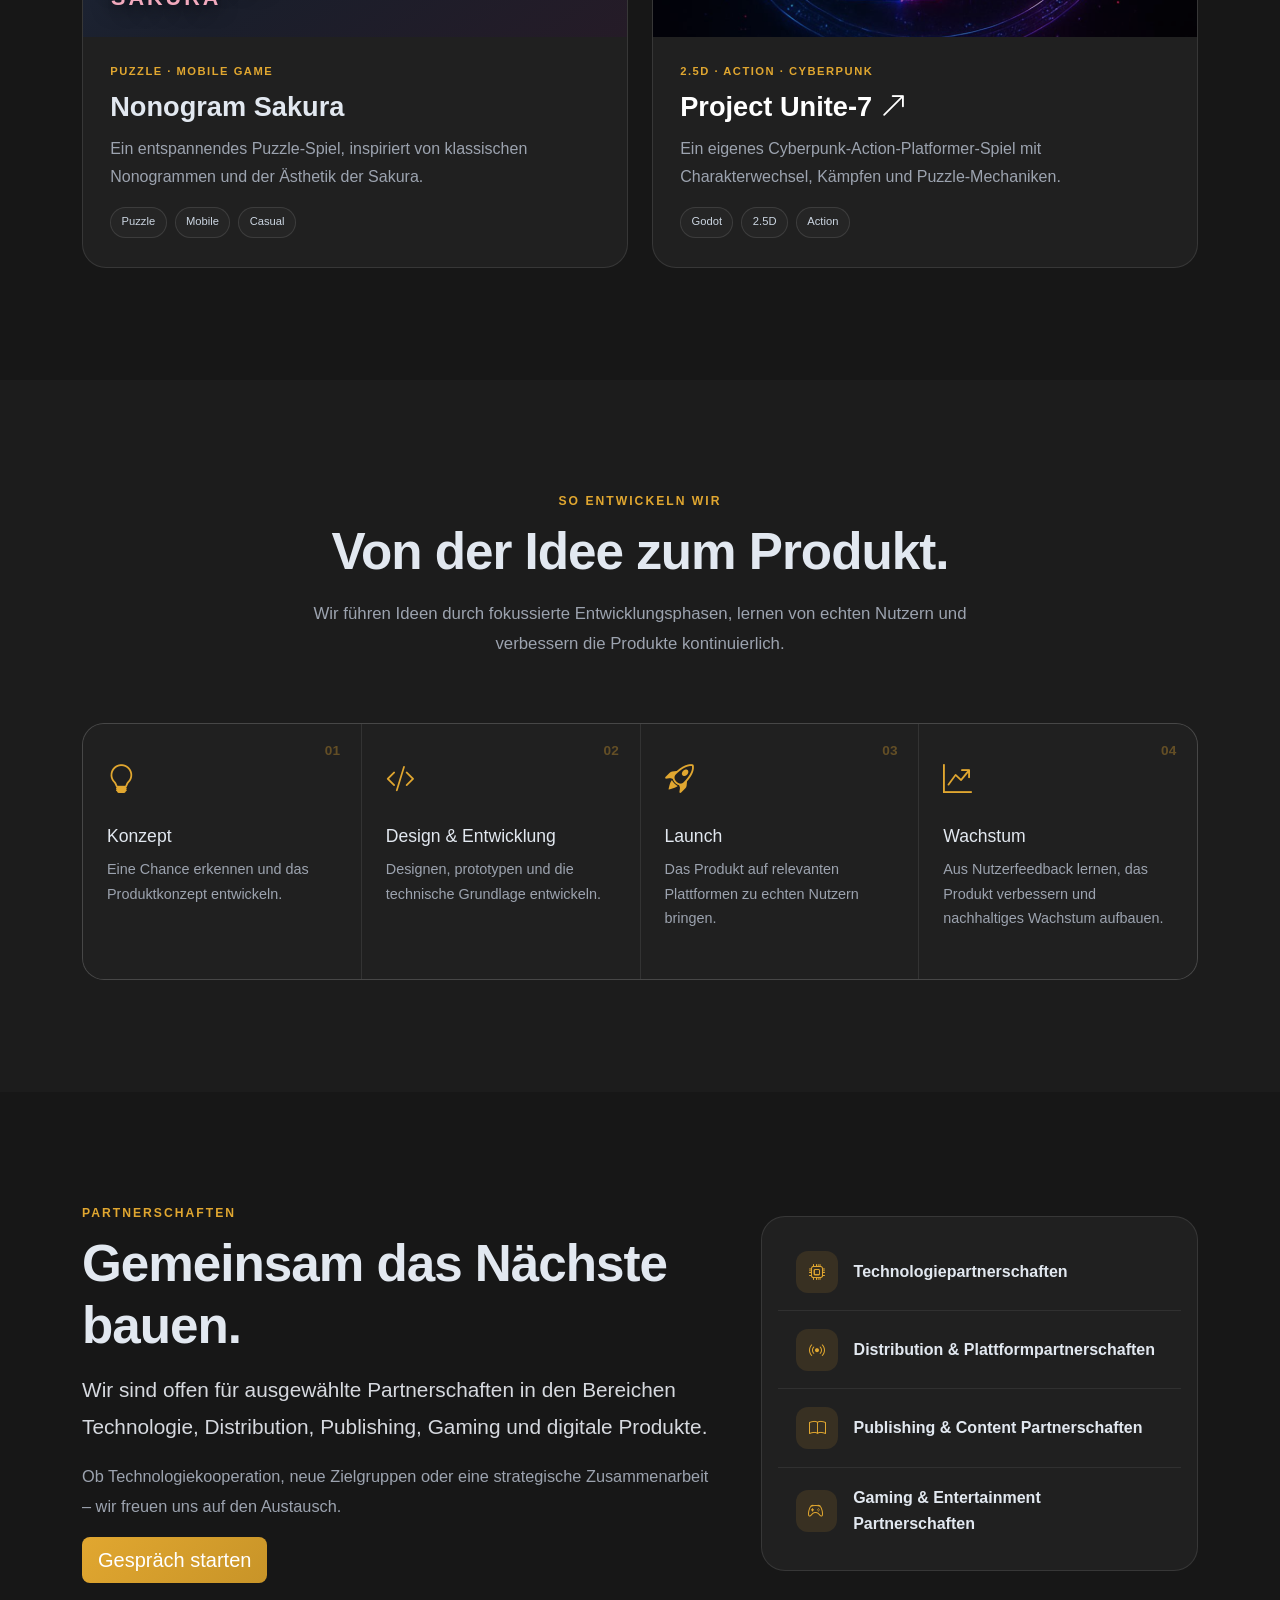
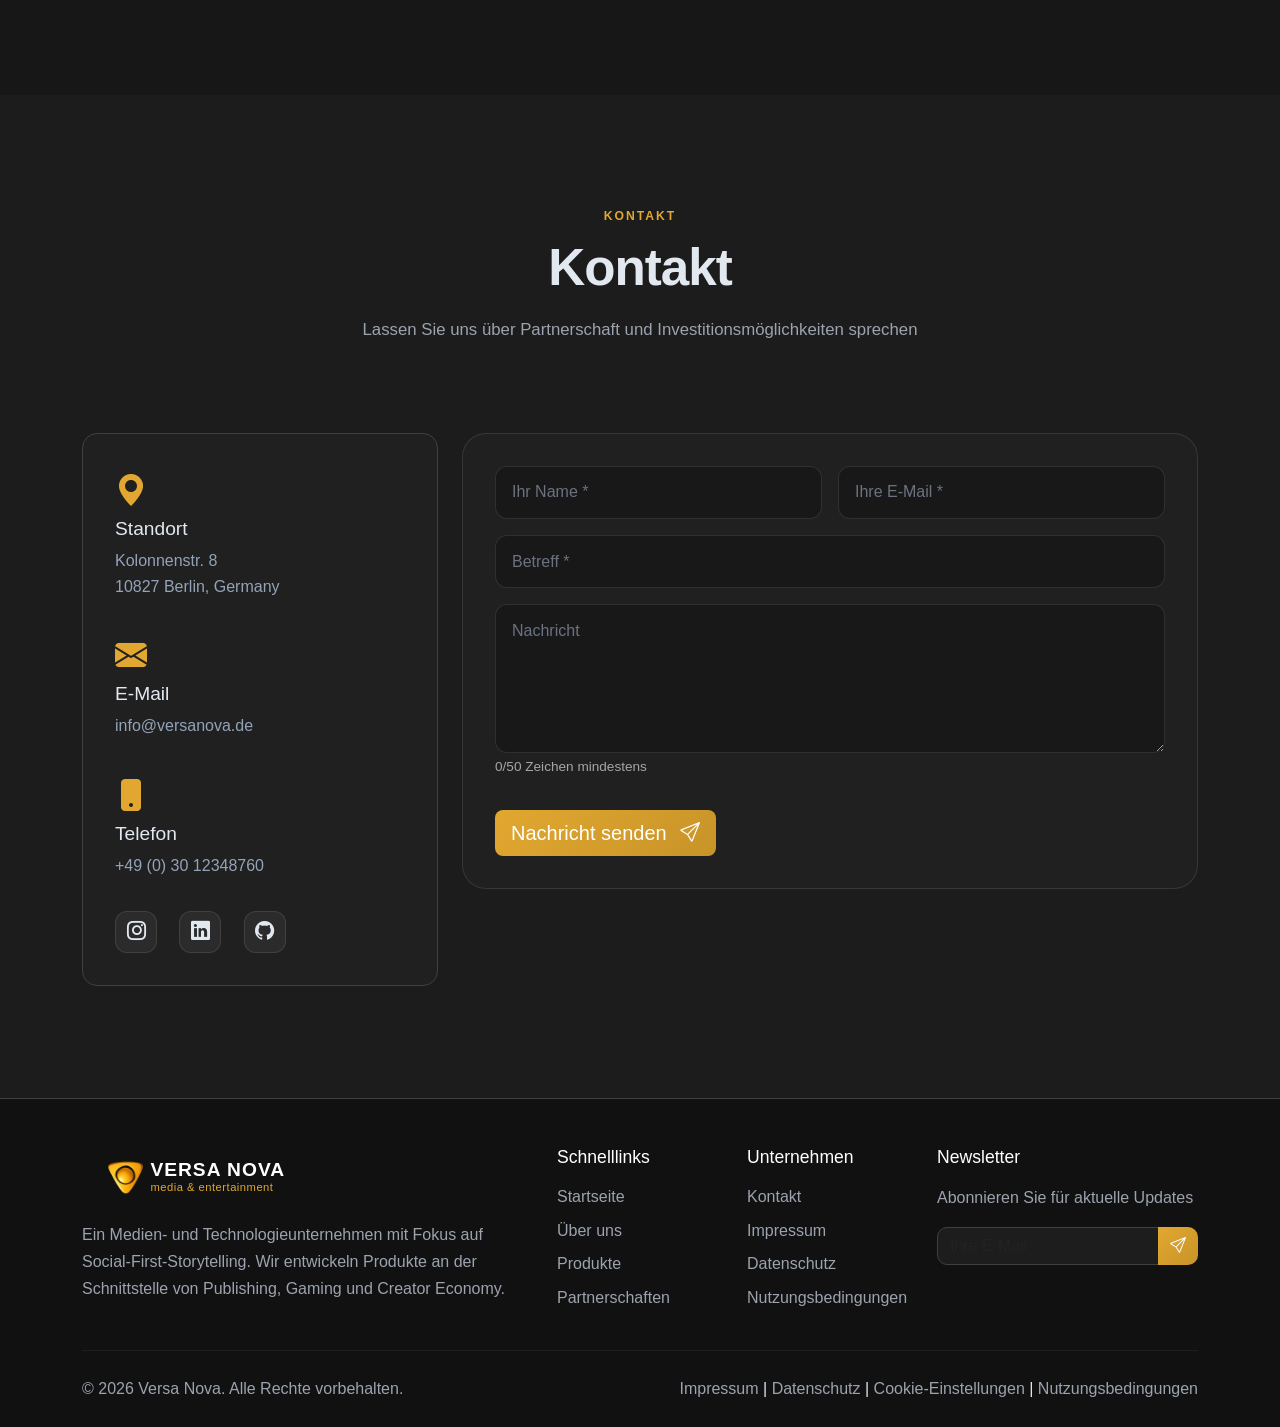
==== commit ac4676d3: "Add Recipy.AI dedicated project page and link it from home page" ====
--- a/index.html
+++ b/index.html
@@ -3,766 +3,1939 @@
 <head>
     <meta charset="UTF-8">
     <meta name="viewport" content="width=device-width, initial-scale=1.0">
-    
-    <!-- Primary Meta Tags -->
-    <title>Versa Nova | Social-First Storytelling Platform - Publishing, Gaming & Creator Economy</title>
-    <meta name="title" content="Versa Nova | Social-First Storytelling Platform - Publishing, Gaming & Creator Economy">
-    <meta name="description" content="Versa Nova Media & Entertainment - Building innovative platforms at the intersection of publishing, gaming, and creator economy. Discover Booksy Boutique and Project Unite-7.">
-    <meta name="keywords" content="Versa Nova, social storytelling, publishing platform, gaming, creator economy, Booksy Boutique, Berlin startup, media entertainment, interactive stories">
+
+    <title>Versa Nova | Digital Products & Interactive Entertainment</title>
+    <meta name="title" content="Versa Nova | Digital Products & Interactive Entertainment">
+    <meta name="description" content="Versa Nova Media & Entertainment is a Berlin-based company developing mobile apps, digital products and games across AI, publishing and interactive entertainment.">
+    <meta name="keywords" content="Versa Nova, digital products, mobile apps, AI, gaming, interactive entertainment, Recipy.AI, Booksy Boutique, Nonogram Sakura, Project Unite-7, Berlin">
     <meta name="author" content="Versa Nova Media & Entertainment">
     <meta name="robots" content="index, follow">
     <link rel="canonical" href="https://versanova.de/">
-    
-    <!-- Open Graph / Facebook -->
+
     <meta property="og:type" content="website">
     <meta property="og:url" content="https://versanova.de/">
-    <meta property="og:title" content="Versa Nova | Social-First Storytelling Platform">
-    <meta property="og:description" content="Building innovative platforms at the intersection of publishing, gaming, and creator economy. Discover our projects: Booksy Boutique and Project Unite-7.">
+    <meta property="og:title" content="Versa Nova | Digital Products & Interactive Entertainment">
+    <meta property="og:description" content="Building digital products and interactive experiences across apps, AI, publishing and games.">
     <meta property="og:image" content="https://versanova.de/assets/VN-logo-navbar.png">
     <meta property="og:locale" content="de_DE">
     <meta property="og:locale:alternate" content="en_US">
-    
-    <!-- Twitter -->
+
     <meta property="twitter:card" content="summary_large_image">
     <meta property="twitter:url" content="https://versanova.de/">
-    <meta property="twitter:title" content="Versa Nova | Social-First Storytelling Platform">
-    <meta property="twitter:description" content="Building innovative platforms at the intersection of publishing, gaming, and creator economy.">
+    <meta property="twitter:title" content="Versa Nova | Digital Products & Interactive Entertainment">
+    <meta property="twitter:description" content="A Berlin-based company developing digital products and interactive entertainment.">
     <meta property="twitter:image" content="https://versanova.de/assets/VN-logo-navbar.png">
-    
-    <!-- Geo Tags -->
+
     <meta name="geo.region" content="DE-BE">
     <meta name="geo.placename" content="Berlin">
-    <meta name="geo.position" content="52.520008;13.404954">
-    <meta name="ICBM" content="52.520008, 13.404954">
-    
-    <!-- Favicon -->
+
     <link rel="icon" type="image/png" href="assets/VN_favicon.png">
-    
-    <!-- Bootstrap 5 CSS -->
+
     <link href="https://cdn.jsdelivr.net/npm/bootstrap@5.3.2/dist/css/bootstrap.min.css" rel="stylesheet">
-    <!-- Bootstrap Icons -->
     <link rel="stylesheet" href="https://cdn.jsdelivr.net/npm/bootstrap-icons@1.11.1/font/bootstrap-icons.css">
-    <!-- Custom CSS -->
+    <link href="https://unpkg.com/aos@2.3.1/dist/aos.css" rel="stylesheet">
     <link rel="stylesheet" href="main.css">
-    
-    <!-- Structured Data / Schema.org for SEO -->
+
     <script type="application/ld+json">
     {
-      "@context": "https://schema.org",
-      "@type": "Organization",
-      "name": "Versa Nova Media & Entertainment",
-      "alternateName": "Versa Nova",
-      "url": "https://versanova.de",
-      "logo": "https://versanova.de/assets/VN-logo-navbar.png",
-      "description": "Media and technology company focused on social-first storytelling, building products at the intersection of publishing, gaming, and creator economy.",
-      "address": {
-        "@type": "PostalAddress",
-        "streetAddress": "Kolonnenstr. 8",
-        "addressLocality": "Berlin",
-        "postalCode": "10827",
-        "addressCountry": "DE"
+      "@context":"https://schema.org",
+      "@type":"Organization",
+      "name":"Versa Nova Media & Entertainment",
+      "alternateName":"Versa Nova",
+      "url":"https://versanova.de",
+      "logo":"https://versanova.de/assets/VN-logo-navbar.png",
+      "description":"Berlin-based media and technology company developing digital products and interactive entertainment.",
+      "foundingDate":"2026",
+      "foundingLocation":{
+        "@type":"Place",
+        "address":{
+          "@type":"PostalAddress",
+          "addressLocality":"Berlin",
+          "addressCountry":"DE"
+        }
       },
-      "contactPoint": {
-        "@type": "ContactPoint",
-        "telephone": "+49-30-12348760",
-        "contactType": "customer service",
-        "email": "info@versanova.de",
-        "availableLanguage": ["German", "English"]
+      "contactPoint":{
+        "@type":"ContactPoint",
+        "telephone":"+49-30-12348760",
+        "contactType":"customer service",
+        "email":"info@versanova.de",
+        "availableLanguage":["German","English"]
       },
-      "sameAs": [
-        "https://github.com/versanova"
-      ],
-      "foundingDate": "2026",
-      "foundingLocation": {
-        "@type": "Place",
-        "address": {
-          "@type": "PostalAddress",
-          "addressLocality": "Berlin",
-          "addressCountry": "DE"
-        }
-      }
+      "sameAs":["https://github.com/versanova"]
     }
     </script>
 </head>
+
 <body>
-    
-    <!-- Navigation -->
-    <nav class="navbar navbar-expand-lg navbar-dark fixed-top">
-        <div class="container">
-            <a class="navbar-brand" href="#home">
-                <img src="assets/VN-logo-navbar.png" alt="Versa Nova Logo" class="navbar-logo">
-                <div class="brand-text">
-                    <div class="brand-name">VERSA NOVA</div>
-                    <div class="brand-tagline">media & entertainment</div>
-                </div>
-            </a>
-            <button class="navbar-toggler" type="button" data-bs-toggle="collapse" data-bs-target="#navbarNav">
-                <span class="navbar-toggler-icon"></span>
-            </button>
-            <div class="collapse navbar-collapse" id="navbarNav">
-                <ul class="navbar-nav ms-auto">
-                    <li class="nav-item">
-                        <a class="nav-link" href="#home" data-translate="nav_home">Home</a>
-                    </li>
-                    <li class="nav-item">
-                        <a class="nav-link" href="#about" data-translate="nav_about">About</a>
-                    </li>
-                    <li class="nav-item">
-                        <a class="nav-link" href="#projects" data-translate="nav_projects">Projects</a>
-                    </li>
-                    <li class="nav-item">
-                        <a class="nav-link" href="#partners" data-translate="nav_partners">Partners & Investors</a>
-                    </li>
-                    <li class="nav-item">
-                        <a class="nav-link" href="#contact" data-translate="nav_contact">Contact</a>
-                    </li>
-                    <li class="nav-item">
-                        <a class="nav-link btn-custom ms-lg-3" href="#contact" data-translate="nav_cta">Get Started</a>
-                    </li>
-                    <li class="nav-item dropdown">
-                        <a class="nav-link dropdown-toggle" href="#" id="languageDropdown" role="button" data-bs-toggle="dropdown" aria-expanded="false">
-                            <i class="bi bi-translate"></i> <span id="currentLang">DE</span>
-                        </a>
-                        <ul class="dropdown-menu dropdown-menu-end" aria-labelledby="languageDropdown">
-                            <li><a class="dropdown-item" href="#" onclick="changeLanguage('en')"><img src="https://flagcdn.com/w20/gb.png" width="20" alt="English"> English</a></li>
-                            <li><a class="dropdown-item" href="#" onclick="changeLanguage('de')"><img src="https://flagcdn.com/w20/de.png" width="20" alt="Deutsch"> Deutsch</a></li>
-                        </ul>
-                    </li>
-                </ul>
-            </div>
-        </div>
-    </nav>
-
-    <!-- Hero Section -->
-    <section id="home" class="hero-section">
-        <div class="hero-background-slider">
-            <div class="hero-bg-slide active" style="background-image: url('https://images.unsplash.com/photo-1507842217343-583bb7270b66?q=80&w=2070&auto=format&fit=crop');"></div>
-            <div class="hero-bg-slide" style="background-image: url('https://images.unsplash.com/photo-1511512578047-dfb367046420?q=80&w=2071&auto=format&fit=crop');"></div>
-            <div class="hero-bg-slide" style="background-image: url('https://images.unsplash.com/photo-1456513080510-7bf3a84b82f8?q=80&w=2073&auto=format&fit=crop');"></div>
-            <div class="hero-bg-slide" style="background-image: url('https://images.unsplash.com/photo-1524178232363-1fb2b075b655?q=80&w=2070&auto=format&fit=crop');"></div>
-        </div>
-        <div class="hero-overlay"></div>
-        <div class="container">
-            <div class="row align-items-center min-vh-100">
-                <div class="col-lg-7">
-                    <div class="hero-content">
-                        <h1 class="hero-title" data-aos="fade-up">
-                            <span class="hero-text-animated"></span>
-                        </h1>
-                        <p class="hero-subtitle" data-aos="fade-up" data-aos-delay="100" data-translate="hero_subtitle">
-                            Empowering creators and connecting audiences through innovative media experiences at the intersection of publishing, gaming, and social interaction.
-                        </p>
-                        <div class="hero-buttons" data-aos="fade-up" data-aos-delay="200">
-                            <a href="#projects" class="btn btn-primary btn-lg me-3">
-                                <span data-translate="hero_btn_projects">View Projects</span> <i class="bi bi-arrow-right ms-2"></i>
+
+<nav class="navbar navbar-expand-lg navbar-dark fixed-top">
+    <div class="container">
+
+        <a class="navbar-brand" href="#home">
+            <img src="assets/VN-logo-navbar.png" alt="Versa Nova Logo" class="navbar-logo">
+
+            <div class="brand-text">
+                <div class="brand-name">VERSA NOVA</div>
+                <div class="brand-tagline">media & entertainment</div>
+            </div>
+        </a>
+
+        <button
+            class="navbar-toggler"
+            type="button"
+            data-bs-toggle="collapse"
+            data-bs-target="#navbarNav"
+            aria-label="Toggle navigation"
+        >
+            <span class="navbar-toggler-icon"></span>
+        </button>
+
+        <div class="collapse navbar-collapse" id="navbarNav">
+            <ul class="navbar-nav ms-auto align-items-lg-center">
+
+                <li class="nav-item">
+                    <a class="nav-link" href="#home" data-translate="nav_home">Home</a>
+                </li>
+
+                <li class="nav-item">
+                    <a class="nav-link" href="#about" data-translate="nav_about">About</a>
+                </li>
+
+                <li class="nav-item">
+                    <a class="nav-link" href="#products" data-translate="nav_products">Products</a>
+                </li>
+
+                <li class="nav-item">
+                    <a class="nav-link" href="#partnerships" data-translate="nav_partnerships">Partnerships</a>
+                </li>
+
+                <li class="nav-item">
+                    <a class="nav-link" href="#contact" data-translate="nav_contact">Contact</a>
+                </li>
+
+                <li class="nav-item">
+                    <a
+                        class="nav-link btn-custom ms-lg-3"
+                        href="#products"
+                        data-translate="nav_cta"
+                    >
+                        Explore Products
+                    </a>
+                </li>
+
+                <li class="nav-item dropdown ms-lg-2">
+                    <a
+                        class="nav-link dropdown-toggle"
+                        href="#"
+                        id="languageDropdown"
+                        role="button"
+                        data-bs-toggle="dropdown"
+                        aria-expanded="false"
+                    >
+                        <i class="bi bi-translate"></i>
+                        <span id="currentLang">DE</span>
+                    </a>
+
+                    <ul
+                        class="dropdown-menu dropdown-menu-end"
+                        aria-labelledby="languageDropdown"
+                    >
+                        <li>
+                            <a
+                                class="dropdown-item"
+                                href="#"
+                                onclick="changeLanguage('en'); return false;"
+                            >
+                                <img
+                                    src="https://flagcdn.com/w20/gb.png"
+                                    width="20"
+                                    alt="English"
+                                >
+                                English
                             </a>
-                            <a href="#contact" class="btn btn-outline-light btn-lg" data-translate="hero_btn_contact">
-                                Contact Us
+                        </li>
+
+                        <li>
+                            <a
+                                class="dropdown-item"
+                                href="#"
+                                onclick="changeLanguage('de'); return false;"
+                            >
+                                <img
+                                    src="https://flagcdn.com/w20/de.png"
+                                    width="20"
+                                    alt="Deutsch"
+                                >
+                                Deutsch
                             </a>
-                        </div>
-                    </div>
-                </div>
-                <div class="col-lg-5" data-aos="fade-left" data-aos-delay="300">
-                    <div class="hero-image">
-                        <div class="floating-card">
-                            <i class="bi bi-book-half"></i>
-                            <h3 data-translate="hero_floating_card">Storytelling</h3>
-                        </div>
-                    </div>
-                </div>
-            </div>
-        </div>
-        <div class="scroll-indicator">
-            <a href="#about"><i class="bi bi-chevron-down"></i></a>
-        </div>
-    </section>
-
-    <!-- About Section -->
-    <section id="about" class="about-section py-5">
-        <div class="container">
-            <div class="row align-items-center">
-                <div class="col-lg-6" data-aos="fade-right">
-                    <div class="about-image">
-                        <div class="about-card-1"></div>
-                        <div class="about-card-2"></div>
-                    </div>
-                </div>
-                <div class="col-lg-6" data-aos="fade-left">
-                    <div class="about-content">
-                        <h2 class="section-title" data-translate="about_title">About Versa Nova</h2>
-                        <p class="lead" data-translate="about_lead">Versa Nova Media & Entertainment is a media and technology company focused on social-first storytelling.</p>
-                        <p data-translate="about_desc">We operate at the intersection of publishing, gaming, and creator economy—building products that make stories easier to discover, share, and experience.</p>
-                        
-                        <div class="startup-info mt-5">
-                            <div class="startup-badge mb-4" data-aos="fade-up">
-                                <i class="bi bi-rocket-takeoff"></i>
-                                <span data-translate="about_startup_badge">Early Stage Startup</span>
-                            </div>
-                            
-                            <h4 class="mb-4" data-translate="about_startup_title">Our Journey Begins</h4>
-                            <p class="startup-description" data-translate="about_startup_text">We're an ambitious startup at the beginning of an exciting journey. Currently developing two groundbreaking projects that will redefine how stories are created, shared, and experienced.</p>
-                            
-                            <div class="projects-preview mt-4">
-                                <a href="booksy-boutique.html" class="text-decoration-none" style="color: inherit;">
-                                    <div class="preview-card" data-aos="fade-up" data-aos-delay="100" style="cursor: pointer; transition: transform 0.3s ease;" onmouseover="this.style.transform='translateY(-5px)'" onmouseout="this.style.transform='translateY(0)'">
-                                        <div class="preview-icon booksy-icon">
-                                            <i class="bi bi-book"></i>
-                                        </div>
-                                        <div class="preview-content">
-                                            <h5 data-translate="about_project1_title">Booksy Boutique</h5>
-                                            <span class="badge-mvp-ready" data-translate="about_project1_status">MVP Ready</span>
-                                            <p data-translate="about_project1_desc">Minimum Viable Product Complete</p>
-                                            <div class="progress-bar-container">
-                                                <div class="progress-bar progress-bar-success" style="width: 75%;"></div>
-                                            </div>
-                                        </div>
-                                    </div>
-                                </a>
-                                
-                                <a href="unite-7.html" class="project-preview-link">
-                                <div class="preview-card" data-aos="fade-up" data-aos-delay="200">
-                                    <div class="preview-icon unite-icon">
-                                        <i class="bi bi-controller"></i>
-                                    </div>
-                                    <div class="preview-content">
-                                        <h5 data-translate="about_project2_title">Project Unite-7</h5>
-                                        <span class="badge-demo-prep" data-translate="about_project2_status">Demo in Preparation</span>
-                                        <p data-translate="about_project2_desc">Building Interactive Demo</p>
-                                        <div class="progress-bar-container">
-                                            <div class="progress-bar progress-bar-blue" style="width: 30%;"></div>
-                                        </div>
-                                    </div>
-                                </div>
-                                </a>
-                            </div>
-                        </div>
-                    </div>
-                </div>
-            </div>
-        </div>
-    </section>
-
-    <!-- Projects Section -->
-    <section id="projects" class="portfolio-section py-5">
-        <div class="container">
-            <div class="section-header text-center mb-5">
-                <h2 class="section-title" data-aos="fade-up" data-translate="projects_title">Our Projects</h2>
-                <p class="section-subtitle" data-aos="fade-up" data-aos-delay="100" data-translate="projects_subtitle">
-                    Building the future of social-first storytelling
-                </p>
-            </div>
-            
-            <!-- Booksy Boutique Project -->
-            <div class="project-detail mb-5" data-aos="fade-up">
-                <div class="row align-items-center">
-                    <div class="col-lg-6 mb-4 mb-lg-0">
-                        <a href="booksy-boutique.html">
-                            <div class="project-image-wrapper" style="cursor: pointer;">
-                                <img src="assets/BooksyBoutique.png" alt="Booksy Boutique" class="project-image" style="transition: transform 0.3s ease;" onmouseover="this.style.transform='scale(1.05)'" onmouseout="this.style.transform='scale(1)'">
-                                <div class="project-badge badge-mvp-ready">
-                                    <i class="bi bi-check-circle-fill"></i> <span data-translate="project1_status">MVP Ready</span>
-                                </div>
-                            </div>
-                        </a>
-                    </div>
-                    <div class="col-lg-6">
-                        <div class="project-content">
-                            <a href="booksy-boutique.html" class="text-decoration-none" style="color: inherit;">
-                                <h3 class="project-title" style="cursor: pointer; transition: color 0.3s ease;" onmouseover="this.style.color='#667eea'" onmouseout="this.style.color=''">
-                                    <i class="bi bi-book-fill me-2"></i>
-                                    <span data-translate="project1_title">Booksy Boutique</span>
-                                    <i class="bi bi-arrow-right-circle ms-2"></i>
-                                </h3>
-                            </a>
-                            <h4 class="project-subtitle" data-translate="project1_category">Social commerce for books</h4>
-                            <p class="project-description" data-translate="project1_desc">
-                                Booksy Boutique is a social-media-driven book discovery and sales platform. It connects readers, influencers, and publishers in one place—making it easy to showcase books, track engagement, and turn attention into sales.
-                            </p>
-                            <div class="project-meta">
-                                <div class="meta-item">
-                                    <i class="bi bi-tag-fill"></i>
-                                    <span data-translate="project1_feature1">Social Commerce</span>
-                                </div>
-                                <div class="meta-item">
-                                    <i class="bi bi-people-fill"></i>
-                                    <span data-translate="project1_feature2">Publishing Platform</span>
-                                </div>
-                                <div class="meta-item">
-                                    <i class="bi bi-graph-up-arrow"></i>
-                                    <span data-translate="project1_feature3">Creator Economy</span>
-                                </div>
-                            </div>
-                            <div class="project-progress">
-                                <div class="d-flex justify-content-between mb-2">
-                                    <span class="text-muted" data-translate="project1_progress">Development Progress</span>
-                                    <span class="text-success fw-bold">75%</span>
-                                </div>
-                                <div class="progress-bar-container">
-                                    <div class="progress-bar progress-bar-success" style="width: 75%;"></div>
-                                </div>
-                            </div>
-                        </div>
-                    </div>
-                </div>
-            </div>
-
-            <hr class="project-divider my-5" data-aos="fade">
-
-            <!-- Project Unite-7 -->
-            <div class="project-detail" data-aos="fade-up">
-                <div class="row align-items-center">
-                    <div class="col-lg-6 order-lg-2 mb-4 mb-lg-0">
-                        <a href="unite-7.html" class="project-link">
-                        <div class="project-image-wrapper">
-                            <img src="assets/ProjectUnite-7.png" alt="Project Unite-7" class="project-image">
-                            <div class="project-badge badge-demo-prep">
-                                <i class="bi bi-gear-fill"></i> <span data-translate="project2_status">Demo in Preparation</span>
-                            </div>
-                        </div>
-                        </a>
-                    </div>
-                    <div class="col-lg-6 order-lg-1">
-                        <div class="project-content">
-                            <a href="unite-7.html" class="project-link">
-                            <h3 class="project-title">
-                                <i class="bi bi-controller me-2"></i>
-                                <span data-translate="project2_title">Project Unite-7</span>
-                                <i class="bi bi-arrow-right-circle ms-2"></i>
-                            </h3>
-                            </a>
-                            <h4 class="project-subtitle" data-translate="project2_category">Mobile 2.5D game</h4>
-                            <p class="project-description" data-translate="project2_desc">
-                               Project Unite-7 is a fast-paced cyberpunk 2D platformer built with Godot 4.4, featuring dynamic character switching, intense combat, and puzzle-solving mechanics.
-                            </p>
-                            <div class="project-meta">
-                                <div class="meta-item">
-                                    <i class="bi bi-phone-fill"></i>
-                                    <span>Mobile Gaming</span>
-                                </div>
-                                <div class="meta-item">
-                                    <i class="bi bi-box-fill"></i>
-                                    <span>2.5D Graphics</span>
-                                </div>
-                                <div class="meta-item">
-                                    <i class="bi bi-lightning-charge-fill"></i>
-                                    <span>Interactive Story</span>
-                                </div>
-                            </div>
-                            <div class="project-progress">
-                                <div class="d-flex justify-content-between mb-2">
-                                    <span class="text-muted">Development Progress</span>
-                                    <span class="text-primary fw-bold">30%</span>
-                                </div>
-                                <div class="progress-bar-container">
-                                    <div class="progress-bar progress-bar-blue" style="width: 30%;"></div>
-                                </div>
-                            </div>
-                        </div>
-                    </div>
-                </div>
-            </div>
-        </div>
-    </section>
-
-    <!-- Partners & Investors Section -->
-    <section id="partners" class="partners-section py-5">
-        <div class="container">
-            <div class="section-header text-center mb-5">
-                <h2 class="section-title" data-aos="fade-up" data-translate="partners_title">Seeking Partners & Investors</h2>
-                <p class="section-subtitle" data-aos="fade-up" data-aos-delay="100" data-translate="partners_subtitle">
-                    Join us in building the future of social-first storytelling
-                </p>
-            </div>
-            
-            <div class="row mb-5">
-                <div class="col-lg-8 mx-auto text-center" data-aos="fade-up">
-                    <div class="seeking-intro">
-                        <div class="startup-badge-large mb-4">
-                            <i class="bi bi-rocket-takeoff me-2"></i>
-                            <span data-translate="partners_badge">Open for Investment & Partnerships</span>
-                        </div>
-                        <p class="lead mb-4" data-translate="partners_intro">
-                            We're an early-stage startup with two innovative projects in development. We're actively seeking strategic partners and investors who share our vision of revolutionizing how stories are created, shared, and monetized.
-                        </p>
-                    </div>
-                </div>
-            </div>
-
-            <div class="row g-4 mb-5">
-                <div class="col-lg-4" data-aos="fade-up" data-aos-delay="100">
-                    <div class="opportunity-card">
-                        <div class="opportunity-icon">
-                            <i class="bi bi-people-fill"></i>
-                        </div>
-                        <h4 data-translate="partners_card1_title">Strategic Partners</h4>
-                        <p data-translate="partners_card1_desc">Collaborate with us to expand reach, leverage synergies, and create mutual value in the creator economy space.</p>
-                        <ul class="opportunity-list">
-                            <li><i class="bi bi-check-circle-fill"></i> <span data-translate="partners_card1_item1">Technology Partners</span></li>
-                            <li><i class="bi bi-check-circle-fill"></i> <span data-translate="partners_card1_item2">Distribution Partners</span></li>
-                            <li><i class="bi bi-check-circle-fill"></i> <span data-translate="partners_card1_item3">Content Partners</span></li>
-                        </ul>
-                    </div>
-                </div>
-
-                <div class="col-lg-4" data-aos="fade-up" data-aos-delay="200">
-                    <div class="opportunity-card featured">
-                        <div class="featured-badge" data-translate="partners_featured_badge">Priority</div>
-                        <div class="opportunity-icon">
-                            <i class="bi bi-cash-stack"></i>
-                        </div>
-                        <h4 data-translate="partners_card2_title">Angel Investors</h4>
-                        <p data-translate="partners_card2_desc">Invest in our vision and be part of an innovative startup at the intersection of publishing, gaming, and social media.</p>
-                        <ul class="opportunity-list">
-                            <li><i class="bi bi-check-circle-fill"></i> <span data-translate="partners_card2_item1">Seed Funding Round</span></li>
-                            <li><i class="bi bi-check-circle-fill"></i> <span data-translate="partners_card2_item2">Equity Opportunities</span></li>
-                            <li><i class="bi bi-check-circle-fill"></i> <span data-translate="partners_card2_item3">Advisory Roles</span></li>
-                        </ul>
-                    </div>
-                </div>
-
-                <div class="col-lg-4" data-aos="fade-up" data-aos-delay="300">
-                    <div class="opportunity-card">
-                        <div class="opportunity-icon">
-                            <i class="bi bi-bank"></i>
-                        </div>
-                        <h4 data-translate="partners_card3_title">Financial Support</h4>
-                        <p data-translate="partners_card3_desc">We're exploring various funding options including grants, loans, and accelerator programs to fuel our growth.</p>
-                        <ul class="opportunity-list">
-                            <li><i class="bi bi-check-circle-fill"></i> <span data-translate="partners_card3_item1">Business Loans</span></li>
-                            <li><i class="bi bi-check-circle-fill"></i> <span data-translate="partners_card3_item2">Grant Programs</span></li>
-                            <li><i class="bi bi-check-circle-fill"></i> <span data-translate="partners_card3_item3">Accelerator Funding</span></li>
-                        </ul>
-                    </div>
-                </div>
-            </div>
-
-            <div class="row align-items-center mt-5">
-                <div class="col-lg-6" data-aos="fade-right">
-                    <div class="investment-highlights">
-                        <h3 class="mb-4" data-translate="partners_why_title">Why Partner With Us?</h3>
-                        <div class="highlight-item">
-                            <div class="highlight-icon">
-                                <i class="bi bi-lightbulb-fill"></i>
-                            </div>
-                            <div class="highlight-content">
-                                <h5 data-translate="partners_why_item1_title">Innovative Vision</h5>
-                                <p data-translate="partners_why_item1_desc">Unique positioning at the intersection of books, games, and social commerce</p>
-                            </div>
-                        </div>
-                        <div class="highlight-item">
-                            <div class="highlight-icon">
-                                <i class="bi bi-graph-up-arrow"></i>
-                            </div>
-                            <div class="highlight-content">
-                                <h5 data-translate="partners_why_item2_title">Growing Market</h5>
-                                <p data-translate="partners_why_item2_desc">Tapping into the booming creator economy and digital entertainment sectors</p>
-                            </div>
-                        </div>
-                        <div class="highlight-item">
-                            <div class="highlight-icon">
-                                <i class="bi bi-award-fill"></i>
-                            </div>
-                            <div class="highlight-content">
-                                <h5 data-translate="partners_why_item3_title">MVP Ready</h5>
-                                <p data-translate="partners_why_item3_desc">First product approaching launch with strong early traction potential</p>
-                            </div>
-                        </div>
-                    </div>
-                </div>
-                <div class="col-lg-6" data-aos="fade-left">
-                    <div class="cta-box">
-                        <h3 class="mb-3" data-translate="partners_cta_title">Interested in Our Journey?</h3>
-                        <p class="mb-4" data-translate="partners_cta_desc">Let's discuss how we can grow together. We're open to conversations about partnerships, investments, and collaboration opportunities.</p>
-                        <div class="cta-buttons">
-                            <a href="#contact" class="btn btn-primary btn-lg me-3 mb-3">
-                                <i class="bi bi-envelope-fill me-2"></i>
-                                <span data-translate="partners_cta_btn1">Contact Us</span>
-                            </a>
-                            <a href="#projects" class="btn btn-outline-light btn-lg mb-3">
-                                <i class="bi bi-folder-fill me-2"></i>
-                                <span data-translate="partners_cta_btn2">View Our Projects</span>
-                            </a>
-                        </div>
-                    </div>
-                </div>
-            </div>
-        </div>
-    </section>
-
-    <!-- Contact Section -->
-    <section id="contact" class="contact-section py-5">
-        <div class="container">
-            <div class="section-header text-center mb-5">
-                <h2 class="section-title" data-aos="fade-up" data-translate="contact_title">Get In Touch</h2>
-                <p class="section-subtitle" data-aos="fade-up" data-aos-delay="100" data-translate="contact_subtitle">
-                    Let's discuss partnership and investment opportunities
-                </p>
-            </div>
-            
-            <div class="row g-4">
-                <div class="col-lg-4" data-aos="fade-right">
-                    <div class="contact-info">
-                        <div class="contact-item">
-                            <i class="bi bi-geo-alt-fill"></i>
-                            <h4 data-translate="contact_location">Location</h4>
-                            <p>Kolonnenstr. 8<br>10827 Berlin, Germany</p>
-                        </div>
-                        <div class="contact-item">
-                            <i class="bi bi-envelope-fill"></i>
-                            <h4 data-translate="contact_email">Email</h4>
-                            <p>info@versanova.de</p>
-                        </div>
-                        <div class="contact-item">
-                            <i class="bi bi-phone-fill"></i>
-                            <h4 data-translate="contact_phone">Phone</h4>
-                            <p>+49 (0) 30 12348760</p>
-                        </div>
-                        <div class="social-links">
-                            <a href="#"><i class="bi bi-facebook"></i></a>
-                            <a href="#"><i class="bi bi-twitter"></i></a>
-                            <a href="#"><i class="bi bi-instagram"></i></a>
-                            <a href="#"><i class="bi bi-linkedin"></i></a>
-                        </div>
-                    </div>
-                </div>
-                
-                <div class="col-lg-8" data-aos="fade-left">
-                    <form class="contact-form" id="contactForm">
-                        <div class="row g-3">
-                            <div class="col-md-6">
-                                <input type="text" class="form-control" id="contactName" name="name" data-translate-placeholder="contact_form_name" placeholder="Your Name *" required>
-                            </div>
-                            <div class="col-md-6">
-                                <input type="email" class="form-control" id="contactEmail" name="email" data-translate-placeholder="contact_form_email" placeholder="Your Email *" required>
-                            </div>
-                            <div class="col-12">
-                                <input type="text" class="form-control" id="contactSubject" name="subject" data-translate-placeholder="contact_form_subject" placeholder="Subject *" required>
-                            </div>
-                            <div class="col-12">
-                                <textarea class="form-control" rows="5" id="contactMessage" name="message" data-translate-placeholder="contact_form_message" placeholder="Message" required minlength="50"></textarea>
-                                <small class="form-text" style="color: rgba(255, 255, 255, 0.6); font-size: 0.85rem;">
-                                    <span id="charCount">0</span>/50 characters minimum
-                                </small>
-                            </div>
-                            <div class="col-12">
-                                <div id="formStatus" style="margin-bottom: 15px;"></div>
-                                <button type="submit" class="btn btn-primary btn-lg" id="submitBtn">
-                                    <span data-translate="contact_form_btn">Send Message</span> <i class="bi bi-send ms-2"></i>
-                                </button>
-                            </div>
-                        </div>
-                    </form>
-                </div>
-            </div>
-        </div>
-    </section>
-
-    <!-- Footer -->
-    <footer class="footer">
-        <div class="container">
-            <div class="row gy-4">
-                <div class="col-lg-4">
-                    <div class="footer-brand">
-                        <img src="assets/VN-logo-navbar.png" alt="Versa Nova Logo" class="footer-logo-img">
-                        <div class="brand-text">
-                            <div class="brand-name">VERSA NOVA</div>
-                            <div class="brand-tagline">media & entertainment</div>
-                        </div>
-                    </div>
-                    <p data-translate="footer_desc">A media and technology company focused on social-first storytelling. Building products at the intersection of publishing, gaming, and creator economy.</p>
-                </div>
-                <div class="col-lg-2 col-md-4">
-                    <h5 data-translate="footer_quick_links">Quick Links</h5>
-                    <ul class="footer-links">
-                        <li><a href="#home" data-translate="nav_home">Home</a></li>
-                        <li><a href="#about" data-translate="nav_about">About</a></li>
-                        <li><a href="#projects" data-translate="nav_projects">Projects</a></li>
-                        <li><a href="#partners" data-translate="nav_partners">Partners</a></li>
+                        </li>
                     </ul>
-                </div>
-                <div class="col-lg-2 col-md-4">
-                    <h5 data-translate="footer_company">Company</h5>
-                    <ul class="footer-links">
-                        <li><a href="#contact" data-translate="footer_contact_us">Contact Us</a></li>
-                        <li><a href="#" data-translate="footer_careers">Careers</a></li>
-                        <li><a href="#" data-translate="footer_news">News</a></li>
-                        <li><a href="#" data-translate="footer_press">Press Kit</a></li>
-                    </ul>
-                </div>
-                <div class="col-lg-4 col-md-4">
-                    <h5 data-translate="footer_newsletter">Newsletter</h5>
-                    <p data-translate="footer_newsletter_desc">Subscribe to get the latest updates</p>
-                    <form class="newsletter-form">
-                        <div class="input-group">
-                            <input type="email" class="form-control" data-translate-placeholder="footer_newsletter_placeholder" placeholder="Your email">
-                            <button class="btn btn-primary" type="submit">
-                                <i class="bi bi-send"></i>
-                            </button>
-                        </div>
-                    </form>
-                </div>
-            </div>
-            <hr class="my-4">
-            <div class="row align-items-center">
-                <div class="col-md-6 text-center text-md-start">
-                    <p class="mb-0" data-translate="footer_copyright">&copy; 2026 Versa Nova. All rights reserved.</p>
-                </div>
-                <div class="col-md-6 text-center text-md-end">
-                    <a href="impressum.html" data-translate="footer_impressum">Impressum</a> | <a href="privacy.html" data-translate="footer_privacy">Privacy Policy</a> | <a href="#" id="openCookieSettings" data-translate="footer_cookies">Cookie Settings</a> | <a href="terms.html" data-translate="footer_terms">Terms of Use</a>
-                </div>
-            </div>
-        </div>
-    </footer>
-
-    <!-- Cookie Consent Banner -->
-    <div class="cookie-banner" id="cookieBanner">
-        <div class="cookie-banner-content">
-            <div class="cookie-banner-text">
-                <h4 data-translate="cookie_banner_title">We use cookies</h4>
-                <p data-translate="cookie_banner_text">We use cookies and similar technologies to improve your experience, analyze site usage, and assist with our marketing efforts. You can manage your preferences at any time.</p>
-            </div>
-            <div class="cookie-banner-buttons">
-                <button class="cookie-banner-btn cookie-banner-btn-primary" id="acceptAllBanner">
-                    <span data-translate="cookie_banner_accept">Accept All</span>
-                </button>
-                <button class="cookie-banner-btn cookie-banner-btn-secondary" id="rejectAllBanner">
-                    <span data-translate="cookie_banner_reject">Reject Non-Essential</span>
-                </button>
-                <button class="cookie-banner-btn cookie-banner-btn-outline" id="cookieSettingsBanner">
-                    <span data-translate="cookie_banner_settings">Cookie Settings</span>
-                </button>
-            </div>
+                </li>
+
+            </ul>
         </div>
     </div>
-
-    <!-- Back to Top Button -->
-    <button class="back-to-top" id="backToTop" title="Back to Top">
-        <i class="bi bi-arrow-up"></i>
-    </button>
-
-    <!-- Cookie Settings Modal -->
-    <div class="cookie-modal" id="cookieModal">
-        <div class="cookie-modal-content">
-            <div class="cookie-modal-header">
-                <h2 data-translate="cookie_title">Cookie Settings</h2>
-                <button class="cookie-close" id="closeCookieModal">&times;</button>
-            </div>
-            <div class="cookie-modal-body">
-                <!-- Overview -->
-                <section class="cookie-section">
-                    <h3 data-translate="cookie_overview">Overview</h3>
-                    <p data-translate="cookie_overview_text">This site uses cookies and similar technologies to ensure basic functionality, improve your experience, and provide analytics and marketing features. Use the controls below to manage which categories you allow.</p>
-                </section>
-
-                <!-- Cookie Categories -->
-                <section class="cookie-section">
-                    <h3 data-translate="cookie_categories">Cookie categories</h3>
-                    
-                    <div class="cookie-category">
-                        <div class="cookie-category-header">
-                            <div>
-                                <h4 data-translate="cookie_essential">Essential</h4>
-                                <p data-translate="cookie_essential_desc">Required for site security, navigation, and basic functions. These cookies cannot be disabled.</p>
+</nav>
+
+
+<!-- =========================================================
+     HERO
+========================================================= -->
+
+<section id="home" class="vn-hero">
+
+    <div class="vn-hero-glow vn-glow-one"></div>
+    <div class="vn-hero-glow vn-glow-two"></div>
+    <div class="vn-hero-grid"></div>
+
+    <div class="container position-relative">
+
+        <div class="row align-items-center min-vh-100">
+
+            <div class="col-lg-7">
+
+                <div class="vn-hero-content" data-aos="fade-up">
+
+                    <div class="vn-eyebrow">
+                        <span class="vn-dot"></span>
+
+                        <span data-translate="hero_eyebrow">
+                            Berlin · Germany
+                        </span>
+                    </div>
+
+                    <h1 class="vn-hero-title">
+
+                        <span data-translate="hero_title_line1">
+                            We build
+                        </span>
+
+                        <br>
+
+                        <span
+                            class="text-gradient"
+                            data-translate="hero_title_line2"
+                        >
+                            digital products
+                        </span>
+
+                        <br>
+
+                        <span data-translate="hero_title_line3">
+                            & interactive experiences.
+                        </span>
+
+                    </h1>
+
+                    <p
+                        class="vn-hero-subtitle"
+                        data-translate="hero_subtitle"
+                    >
+                        Versa Nova is a Berlin-based media and technology company creating mobile apps, digital products and games — from concept and development to launch.
+                    </p>
+
+                    <div class="hero-buttons">
+
+                        <a
+                            href="#products"
+                            class="btn btn-primary btn-lg me-2"
+                            data-translate="hero_btn_products"
+                        >
+                            Explore Our Products
+                            <i class="bi bi-arrow-down ms-2"></i>
+                        </a>
+
+                        <a
+                            href="#about"
+                            class="btn btn-outline-light btn-lg"
+                            data-translate="hero_btn_about"
+                        >
+                            About Versa Nova
+                        </a>
+
+                    </div>
+
+                </div>
+
+            </div>
+
+
+            <div
+                class="col-lg-5 d-none d-lg-block"
+                data-aos="fade-left"
+                data-aos-delay="150"
+            >
+
+                <div class="vn-hero-orbit">
+
+                    <div class="vn-orbit-ring ring-one"></div>
+                    <div class="vn-orbit-ring ring-two"></div>
+
+                    <div class="vn-product-node node-app">
+                        <i class="bi bi-phone"></i>
+                        <span>Apps</span>
+                    </div>
+
+                    <div class="vn-product-node node-ai">
+                        <i class="bi bi-stars"></i>
+                        <span>AI</span>
+                    </div>
+
+                    <div class="vn-product-node node-books">
+                        <i class="bi bi-book"></i>
+                        <span>Books</span>
+                    </div>
+
+                    <div class="vn-product-node node-games">
+                        <i class="bi bi-controller"></i>
+                        <span>Games</span>
+                    </div>
+
+                    <div class="vn-orbit-core">
+
+                        <img
+                            src="assets/VN-logo-navbar.png"
+                            alt="Versa Nova"
+                        >
+
+                        <strong>
+                            VERSA<br>NOVA
+                        </strong>
+
+                    </div>
+
+                </div>
+
+            </div>
+
+        </div>
+
+    </div>
+
+    <div class="scroll-indicator">
+        <a href="#about">
+            <i class="bi bi-chevron-down"></i>
+        </a>
+    </div>
+
+</section>
+
+
+<!-- =========================================================
+     ABOUT
+========================================================= -->
+
+<section id="about" class="vn-section vn-about-section">
+
+    <div class="container">
+
+        <div class="row align-items-center g-5">
+
+            <div class="col-lg-5" data-aos="fade-right">
+
+                <div class="vn-about-visual">
+
+                    <div class="vn-about-panel panel-back"></div>
+
+                    <div class="vn-about-panel panel-front">
+
+                        <div class="vn-about-icon">
+                            <i class="bi bi-layers-half"></i>
+                        </div>
+
+                        <span data-translate="about_visual_label">
+                            PRODUCT STUDIO
+                        </span>
+
+                        <strong data-translate="about_visual_title">
+                            Ideas → Products
+                        </strong>
+
+                        <small data-translate="about_visual_text">
+                            Technology · Design · Creativity
+                        </small>
+
+                    </div>
+
+                </div>
+
+            </div>
+
+
+            <div class="col-lg-7" data-aos="fade-left">
+
+                <div
+                    class="vn-section-kicker"
+                    data-translate="about_kicker"
+                >
+                    ABOUT VERSA NOVA
+                </div>
+
+                <h2
+                    class="vn-section-title"
+                    data-translate="about_title"
+                >
+                    Building ideas into real products.
+                </h2>
+
+                <p
+                    class="vn-lead"
+                    data-translate="about_lead"
+                >
+                    Versa Nova Media & Entertainment is a Berlin-based media and technology company developing digital products and interactive experiences.
+                </p>
+
+                <p
+                    class="vn-body"
+                    data-translate="about_desc"
+                >
+                    We combine technology, design and creativity to turn ideas into products that people can use, enjoy and engage with. Our work spans mobile apps, AI-powered experiences, publishing and games.
+                </p>
+
+
+                <div class="vn-area-mini-grid mt-4">
+
+                    <div class="vn-mini-area">
+
+                        <div class="vn-mini-icon">
+                            <i class="bi bi-phone"></i>
+                        </div>
+
+                        <div>
+
+                            <h5 data-translate="about_area1_title">
+                                App & Digital Products
+                            </h5>
+
+                            <p data-translate="about_area1_desc">
+                                Mobile and web products built around useful, engaging digital experiences.
+                            </p>
+
+                        </div>
+
+                    </div>
+
+
+                    <div class="vn-mini-area">
+
+                        <div class="vn-mini-icon">
+                            <i class="bi bi-controller"></i>
+                        </div>
+
+                        <div>
+
+                            <h5 data-translate="about_area2_title">
+                                Games & Interactive Entertainment
+                            </h5>
+
+                            <p data-translate="about_area2_desc">
+                                Original games and interactive experiences combining technology, gameplay and visual storytelling.
+                            </p>
+
+                        </div>
+
+                    </div>
+
+                </div>
+
+            </div>
+
+        </div>
+
+    </div>
+
+</section>
+
+
+<!-- =========================================================
+     PRODUCTS
+========================================================= -->
+
+<section id="products" class="vn-section vn-products-section">
+
+    <div class="container">
+
+        <div
+            class="vn-section-heading text-center"
+            data-aos="fade-up"
+        >
+
+            <div
+                class="vn-section-kicker"
+                data-translate="products_kicker"
+            >
+                OUR PRODUCTS
+            </div>
+
+            <h2
+                class="vn-section-title"
+                data-translate="products_title"
+            >
+                Two areas. One creative technology company.
+            </h2>
+
+            <p
+                class="vn-section-subtitle"
+                data-translate="products_subtitle"
+            >
+                We develop digital products and games at different stages — from early concepts and MVPs to products preparing for launch.
+            </p>
+
+        </div>
+
+
+        <!-- =====================================================
+             APPS
+        ====================================================== -->
+
+        <div
+            class="vn-business-area"
+            data-aos="fade-up"
+        >
+
+            <div class="vn-area-heading">
+
+                <div class="vn-area-number">
+                    01
+                </div>
+
+                <div>
+
+                    <div
+                        class="vn-section-kicker"
+                        data-translate="apps_kicker"
+                    >
+                        BUSINESS AREA
+                    </div>
+
+                    <h3 data-translate="apps_title">
+                        App & Digital Products
+                    </h3>
+
+                    <p data-translate="apps_desc">
+                        Mobile and web products across AI, food, publishing and everyday digital experiences.
+                    </p>
+
+                </div>
+
+            </div>
+
+
+            <div class="row g-4 mt-2">
+
+
+                <!-- RECIPY.AI -->
+
+                <div class="col-lg-6">
+
+                    <article class="vn-product-card recipy-card">
+
+                        <a
+                            href="recipy-ai.html"
+                            class="vn-product-art-link"
+                            aria-label="Recipy.AI"
+                        >
+
+                            <div class="vn-product-art">
+
+                                <img
+                                    src="assets/RecipyAI/logo_blue.png"
+                                    alt="Recipy.AI"
+                                    class="recipy-logo-img"
+                                    loading="lazy"
+                                >
+
+                                <span
+                                    class="vn-status status-launch"
+                                    data-translate="recipe_status"
+                                >
+                                    Preparing for Launch
+                                </span>
+
                             </div>
-                            <label class="cookie-switch">
-                                <input type="checkbox" id="cookieEssential" checked disabled>
-                                <span class="cookie-slider"></span>
-                            </label>
-                        </div>
-                    </div>
-
-                    <div class="cookie-category">
-                        <div class="cookie-category-header">
-                            <div>
-                                <h4 data-translate="cookie_preferences">Preferences</h4>
-                                <p data-translate="cookie_preferences_desc">Remember language, display preferences, and other choices to improve your experience.</p>
+
+                        </a>
+
+
+                        <div class="vn-product-content">
+
+                            <div
+                                class="vn-product-type"
+                                data-translate="recipe_type"
+                            >
+                                AI · Food · Mobile & Web
                             </div>
-                            <label class="cookie-switch">
-                                <input type="checkbox" id="cookiePreferences">
-                                <span class="cookie-slider"></span>
-                            </label>
-                        </div>
-                    </div>
-
-                    <div class="cookie-category">
-                        <div class="cookie-category-header">
-                            <div>
-                                <h4 data-translate="cookie_analytics">Analytics</h4>
-                                <p data-translate="cookie_analytics_desc">Collect anonymous usage data to help us understand how the site is used and to improve performance.</p>
+
+                            <h4>
+
+                                <a href="recipy-ai.html">
+
+                                    Recipy.AI
+
+                                    <i class="bi bi-arrow-up-right"></i>
+
+                                </a>
+
+                            </h4>
+
+                            <p data-translate="recipe_desc">
+                                Turn the ingredients you already have into creative recipes with AI, including nutrition information and cooking guidance.
+                            </p>
+
+                            <div class="vn-tag-row">
+                                <span>AI</span>
+                                <span>Recipes</span>
+                                <span>Nutrition</span>
                             </div>
-                            <label class="cookie-switch">
-                                <input type="checkbox" id="cookieAnalytics">
-                                <span class="cookie-slider"></span>
-                            </label>
-                        </div>
-                    </div>
-
-                    <div class="cookie-category">
-                        <div class="cookie-category-header">
-                            <div>
-                                <h4 data-translate="cookie_marketing">Marketing</h4>
-                                <p data-translate="cookie_marketing_desc">Enable personalized content, social media features, and advertising. These are only active with your consent.</p>
+
+                        </div>
+
+                    </article>
+
+                </div>
+
+
+                <!-- BOOKSY BOUTIQUE -->
+
+                <div class="col-lg-6">
+
+                    <article class="vn-product-card booksy-card">
+
+                        <a
+                            href="booksy-boutique.html"
+                            class="vn-product-art-link"
+                            aria-label="Booksy Boutique"
+                        >
+
+                            <div class="vn-product-art vn-product-image-art">
+
+                                <img
+                                    src="assets/BooksyBoutique.png"
+                                    alt="Booksy Boutique"
+                                    loading="lazy"
+                                >
+
+                                <span
+                                    class="vn-status status-mvp"
+                                    data-translate="booksy_status"
+                                >
+                                    MVP
+                                </span>
+
                             </div>
-                            <label class="cookie-switch">
-                                <input type="checkbox" id="cookieMarketing">
-                                <span class="cookie-slider"></span>
-                            </label>
-                        </div>
-                    </div>
-                </section>
-
-                <!-- Your Choices -->
-                <section class="cookie-section">
-                    <h3 data-translate="cookie_choices">Your choices</h3>
-                    <div class="cookie-buttons">
-                        <button class="cookie-btn cookie-btn-primary" id="acceptAllCookies">
-                            <span data-translate="cookie_accept_all">Accept all</span>
+
+                        </a>
+
+
+                        <div class="vn-product-content">
+
+                            <div
+                                class="vn-product-type"
+                                data-translate="booksy_type"
+                            >
+                                Publishing · Social Commerce
+                            </div>
+
+                            <h4>
+
+                                <a href="booksy-boutique.html">
+
+                                    Booksy Boutique
+
+                                    <i class="bi bi-arrow-up-right"></i>
+
+                                </a>
+
+                            </h4>
+
+                            <p data-translate="booksy_desc">
+                                A digital platform connecting readers, books and local book ecosystems through discovery, community and commerce.
+                            </p>
+
+                            <div class="vn-tag-row">
+                                <span>Publishing</span>
+                                <span>Community</span>
+                                <span>Commerce</span>
+                            </div>
+
+                        </div>
+
+                    </article>
+
+                </div>
+
+            </div>
+
+        </div>
+
+
+        <!-- =====================================================
+             GAMES
+        ====================================================== -->
+
+        <div
+            class="vn-business-area vn-games-area"
+            data-aos="fade-up"
+        >
+
+            <div class="vn-area-heading">
+
+                <div class="vn-area-number">
+                    02
+                </div>
+
+                <div>
+
+                    <div
+                        class="vn-section-kicker"
+                        data-translate="games_kicker"
+                    >
+                        BUSINESS AREA
+                    </div>
+
+                    <h3 data-translate="games_title">
+                        Games & Interactive Entertainment
+                    </h3>
+
+                    <p data-translate="games_desc">
+                        Original games and interactive experiences built around gameplay, technology and visual worlds.
+                    </p>
+
+                </div>
+
+            </div>
+
+
+            <div class="row g-4 mt-2">
+
+
+                <!-- NONOGRAM SAKURA -->
+
+                <div class="col-lg-6">
+
+                    <article class="vn-product-card sakura-card">
+
+                        <div class="vn-product-art">
+
+                            <div class="sakura-sky"></div>
+                            <div class="sakura-moon"></div>
+
+                            <div class="sakura-branch branch-one"></div>
+                            <div class="sakura-branch branch-two"></div>
+
+                            <div class="sakura-petal p1">
+                                ✿
+                            </div>
+
+                            <div class="sakura-petal p2">
+                                ✿
+                            </div>
+
+                            <div class="sakura-petal p3">
+                                ✿
+                            </div>
+
+                            <div class="sakura-petal p4">
+                                ✿
+                            </div>
+
+                            <div class="sakura-title-art">
+                                NONOGRAM
+                                <br>
+                                <span>SAKURA</span>
+                            </div>
+
+                            <span
+                                class="vn-status status-launch"
+                                data-translate="sakura_status"
+                            >
+                                Preparing for Launch
+                            </span>
+
+                        </div>
+
+
+                        <div class="vn-product-content">
+
+                            <div
+                                class="vn-product-type"
+                                data-translate="sakura_type"
+                            >
+                                Puzzle · Mobile Game
+                            </div>
+
+                            <h4>
+                                Nonogram Sakura
+                            </h4>
+
+                            <p data-translate="sakura_desc">
+                                A relaxing puzzle game inspired by classic nonograms and the beauty of Sakura.
+                            </p>
+
+                            <div class="vn-tag-row">
+                                <span>Puzzle</span>
+                                <span>Mobile</span>
+                                <span>Casual</span>
+                            </div>
+
+                        </div>
+
+                    </article>
+
+                </div>
+
+
+                <!-- PROJECT UNITE-7 -->
+
+                <div class="col-lg-6">
+
+                    <article class="vn-product-card pu7-card">
+
+                        <a
+                            href="unite-7.html"
+                            class="vn-product-art-link"
+                            aria-label="Project Unite-7"
+                        >
+
+                            <div class="vn-product-art">
+
+                                <img
+                                    src="assets/ProjectUnite-7.png"
+                                    alt="Project Unite-7"
+                                    class="vn-product-image"
+                                >
+
+                                <span
+                                    class="vn-status status-dev"
+                                    data-translate="pu7_status_short"
+                                >
+                                    In Development
+                                </span>
+
+                            </div>
+
+                        </a>
+
+
+                        <div class="vn-product-content">
+
+                            <div
+                                class="vn-product-type"
+                                data-translate="pu7_type"
+                            >
+                                2.5D · Action · Cyberpunk
+                            </div>
+
+                            <h4>
+
+                                <a href="unite-7.html">
+
+                                    Project Unite-7
+
+                                    <i class="bi bi-arrow-up-right"></i>
+
+                                </a>
+
+                            </h4>
+
+                            <p data-translate="pu7_desc_short">
+                                An original cyberpunk action-platformer featuring character switching, combat and puzzle mechanics.
+                            </p>
+
+                            <div class="vn-tag-row">
+                                <span>Godot</span>
+                                <span>2.5D</span>
+                                <span>Action</span>
+                            </div>
+
+                        </div>
+
+                    </article>
+
+                </div>
+
+            </div>
+
+        </div>
+
+    </div>
+
+</section>
+
+
+<!-- =========================================================
+     HOW WE BUILD
+========================================================= -->
+
+<section class="vn-section vn-process-section">
+
+    <div class="container">
+
+        <div
+            class="vn-section-heading text-center"
+            data-aos="fade-up"
+        >
+
+            <div
+                class="vn-section-kicker"
+                data-translate="process_kicker"
+            >
+                HOW WE BUILD
+            </div>
+
+            <h2
+                class="vn-section-title"
+                data-translate="process_title"
+            >
+                From idea to product.
+            </h2>
+
+            <p
+                class="vn-section-subtitle"
+                data-translate="process_subtitle"
+            >
+                We move ideas through focused stages, learning from real users and continuously improving the product.
+            </p>
+
+        </div>
+
+
+        <div class="vn-process-grid">
+
+            <div
+                class="vn-process-step"
+                data-aos="fade-up"
+                data-aos-delay="50"
+            >
+
+                <span>01</span>
+
+                <i class="bi bi-lightbulb"></i>
+
+                <h4 data-translate="process1_title">
+                    Concept
+                </h4>
+
+                <p data-translate="process1_desc">
+                    Identify an opportunity and shape the product concept.
+                </p>
+
+            </div>
+
+
+            <div
+                class="vn-process-step"
+                data-aos="fade-up"
+                data-aos-delay="100"
+            >
+
+                <span>02</span>
+
+                <i class="bi bi-code-slash"></i>
+
+                <h4 data-translate="process2_title">
+                    Design & Development
+                </h4>
+
+                <p data-translate="process2_desc">
+                    Design, prototype and build the technology behind it.
+                </p>
+
+            </div>
+
+
+            <div
+                class="vn-process-step"
+                data-aos="fade-up"
+                data-aos-delay="150"
+            >
+
+                <span>03</span>
+
+                <i class="bi bi-rocket-takeoff"></i>
+
+                <h4 data-translate="process3_title">
+                    Launch
+                </h4>
+
+                <p data-translate="process3_desc">
+                    Bring the product to real users across relevant platforms.
+                </p>
+
+            </div>
+
+
+            <div
+                class="vn-process-step"
+                data-aos="fade-up"
+                data-aos-delay="200"
+            >
+
+                <span>04</span>
+
+                <i class="bi bi-graph-up-arrow"></i>
+
+                <h4 data-translate="process4_title">
+                    Grow
+                </h4>
+
+                <p data-translate="process4_desc">
+                    Learn from users, improve the product and build sustainable growth.
+                </p>
+
+            </div>
+
+        </div>
+
+    </div>
+
+</section>
+
+
+<!-- =========================================================
+     PARTNERSHIPS
+========================================================= -->
+
+<section
+    id="partnerships"
+    class="vn-section vn-partnerships-section"
+>
+
+    <div class="container">
+
+        <div class="row align-items-center g-5">
+
+            <div class="col-lg-7" data-aos="fade-right">
+
+                <div
+                    class="vn-section-kicker"
+                    data-translate="partnerships_kicker"
+                >
+                    PARTNERSHIPS
+                </div>
+
+                <h2
+                    class="vn-section-title"
+                    data-translate="partnerships_title"
+                >
+                    Let's build what's next.
+                </h2>
+
+                <p
+                    class="vn-lead"
+                    data-translate="partnerships_lead"
+                >
+                    We are open to selected partnerships across technology, distribution, publishing, gaming and digital products.
+                </p>
+
+                <p
+                    class="vn-body"
+                    data-translate="partnerships_desc"
+                >
+                    Whether you are looking to collaborate on technology, bring a product to a new audience, or explore a strategic opportunity, we'd like to hear from you.
+                </p>
+
+                <a
+                    href="#contact"
+                    class="btn btn-primary btn-lg"
+                    data-translate="partnerships_btn"
+                >
+                    Start a Conversation
+                    <i class="bi bi-arrow-right ms-2"></i>
+                </a>
+
+            </div>
+
+
+            <div class="col-lg-5" data-aos="fade-left">
+
+                <div class="vn-partner-card">
+
+                    <div class="vn-partner-line">
+
+                        <i class="bi bi-cpu"></i>
+
+                        <span data-translate="partner1">
+                            Technology Partnerships
+                        </span>
+
+                    </div>
+
+
+                    <div class="vn-partner-line">
+
+                        <i class="bi bi-broadcast"></i>
+
+                        <span data-translate="partner2">
+                            Distribution & Platform Partnerships
+                        </span>
+
+                    </div>
+
+
+                    <div class="vn-partner-line">
+
+                        <i class="bi bi-book"></i>
+
+                        <span data-translate="partner3">
+                            Publishing & Content Partnerships
+                        </span>
+
+                    </div>
+
+
+                    <div class="vn-partner-line">
+
+                        <i class="bi bi-controller"></i>
+
+                        <span data-translate="partner4">
+                            Gaming & Entertainment Partnerships
+                        </span>
+
+                    </div>
+
+                </div>
+
+            </div>
+
+        </div>
+
+    </div>
+
+</section>
+
+
+<!-- =========================================================
+     CONTACT
+========================================================= -->
+
+<section id="contact" class="vn-section contact-section">
+
+    <div class="container">
+
+        <div
+            class="vn-section-heading text-center"
+            data-aos="fade-up"
+        >
+
+            <div
+                class="vn-section-kicker"
+                data-translate="contact_kicker"
+            >
+                CONTACT
+            </div>
+
+            <h2
+                class="vn-section-title"
+                data-translate="contact_title"
+            >
+                Get in touch.
+            </h2>
+
+            <p
+                class="vn-section-subtitle"
+                data-translate="contact_subtitle"
+            >
+                Let's discuss partnerships, products, technology or collaboration opportunities.
+            </p>
+
+        </div>
+
+
+        <div class="row g-4 mt-2">
+
+
+            <div class="col-lg-4" data-aos="fade-right">
+
+                <div class="contact-info vn-contact-info">
+
+                    <div class="contact-item">
+
+                        <i class="bi bi-geo-alt-fill"></i>
+
+                        <h4 data-translate="contact_location">
+                            Location
+                        </h4>
+
+                        <p>
+                            Kolonnenstr. 8<br>
+                            10827 Berlin, Germany
+                        </p>
+
+                    </div>
+
+
+                    <div class="contact-item">
+
+                        <i class="bi bi-envelope-fill"></i>
+
+                        <h4 data-translate="contact_email">
+                            Email
+                        </h4>
+
+                        <p>
+                            info@versanova.de
+                        </p>
+
+                    </div>
+
+
+                    <div class="contact-item">
+
+                        <i class="bi bi-phone-fill"></i>
+
+                        <h4 data-translate="contact_phone">
+                            Phone
+                        </h4>
+
+                        <p>
+                            +49 (0) 30 12348760
+                        </p>
+
+                    </div>
+
+
+                    <div class="social-links">
+
+                        <a
+                            href="https://www.instagram.com/"
+                            target="_blank"
+                            rel="noopener"
+                            aria-label="Instagram"
+                        >
+                            <i class="bi bi-instagram"></i>
+                        </a>
+
+                        <a
+                            href="https://www.linkedin.com/"
+                            target="_blank"
+                            rel="noopener"
+                            aria-label="LinkedIn"
+                        >
+                            <i class="bi bi-linkedin"></i>
+                        </a>
+
+                        <a
+                            href="https://github.com/versanova"
+                            target="_blank"
+                            rel="noopener"
+                            aria-label="GitHub"
+                        >
+                            <i class="bi bi-github"></i>
+                        </a>
+
+                    </div>
+
+                </div>
+
+            </div>
+
+
+            <div class="col-lg-8" data-aos="fade-left">
+
+                <form
+                    class="contact-form"
+                    id="contactForm"
+                >
+
+                    <div class="row g-3">
+
+                        <div class="col-md-6">
+
+                            <input
+                                type="text"
+                                class="form-control"
+                                id="contactName"
+                                name="name"
+                                data-translate-placeholder="contact_form_name"
+                                placeholder="Your Name *"
+                                required
+                            >
+
+                        </div>
+
+
+                        <div class="col-md-6">
+
+                            <input
+                                type="email"
+                                class="form-control"
+                                id="contactEmail"
+                                name="email"
+                                data-translate-placeholder="contact_form_email"
+                                placeholder="Your Email *"
+                                required
+                            >
+
+                        </div>
+
+
+                        <div class="col-12">
+
+                            <input
+                                type="text"
+                                class="form-control"
+                                id="contactSubject"
+                                name="subject"
+                                data-translate-placeholder="contact_form_subject"
+                                placeholder="Subject *"
+                                required
+                            >
+
+                        </div>
+
+
+                        <div class="col-12">
+
+                            <textarea
+                                class="form-control"
+                                rows="5"
+                                id="contactMessage"
+                                name="message"
+                                data-translate-placeholder="contact_form_message"
+                                placeholder="Message"
+                                required
+                                minlength="50"
+                            ></textarea>
+
+                            <small
+                                class="form-text"
+                                style="color: rgba(255,255,255,.6);font-size:.85rem;"
+                            >
+
+                                <span id="charCount">0</span>/50
+
+                                <span data-translate="contact_characters">
+                                    characters minimum
+                                </span>
+
+                            </small>
+
+                        </div>
+
+
+                        <div class="col-12">
+
+                            <div
+                                id="formStatus"
+                                style="margin-bottom:15px;"
+                            ></div>
+
+                            <button
+                                type="submit"
+                                class="btn btn-primary btn-lg"
+                                id="submitBtn"
+                            >
+
+                                <span data-translate="contact_form_btn">
+                                    Send Message
+                                </span>
+
+                                <i class="bi bi-send ms-2"></i>
+
+                            </button>
+
+                        </div>
+
+                    </div>
+
+                </form>
+
+            </div>
+
+        </div>
+
+    </div>
+
+</section>
+
+
+<!-- =========================================================
+     FOOTER
+========================================================= -->
+
+<footer class="footer">
+
+    <div class="container">
+
+        <div class="row gy-4">
+
+
+            <div class="col-lg-5">
+
+                <div class="footer-brand">
+
+                    <img
+                        src="assets/VN-logo-navbar.png"
+                        alt="Versa Nova Logo"
+                        class="footer-logo-img"
+                    >
+
+                    <div class="brand-text">
+
+                        <div class="brand-name">
+                            VERSA NOVA
+                        </div>
+
+                        <div class="brand-tagline">
+                            media & entertainment
+                        </div>
+
+                    </div>
+
+                </div>
+
+                <p data-translate="footer_desc">
+                    Versa Nova is a Berlin-based media and technology company developing digital products and interactive entertainment across apps, AI, publishing and games.
+                </p>
+
+            </div>
+
+
+            <div class="col-lg-2 col-md-4">
+
+                <h5 data-translate="footer_quick_links">
+                    Quick Links
+                </h5>
+
+                <ul class="footer-links">
+
+                    <li>
+                        <a href="#home" data-translate="nav_home">
+                            Home
+                        </a>
+                    </li>
+
+                    <li>
+                        <a href="#about" data-translate="nav_about">
+                            About
+                        </a>
+                    </li>
+
+                    <li>
+                        <a href="#products" data-translate="nav_products">
+                            Products
+                        </a>
+                    </li>
+
+                    <li>
+                        <a href="#partnerships" data-translate="nav_partnerships">
+                            Partnerships
+                        </a>
+                    </li>
+
+                </ul>
+
+            </div>
+
+
+            <div class="col-lg-2 col-md-4">
+
+                <h5 data-translate="footer_company">
+                    Company
+                </h5>
+
+                <ul class="footer-links">
+
+                    <li>
+                        <a href="#contact" data-translate="footer_contact_us">
+                            Contact Us
+                        </a>
+                    </li>
+
+                    <li>
+                        <a href="impressum.html" data-translate="footer_impressum">
+                            Impressum
+                        </a>
+                    </li>
+
+                    <li>
+                        <a href="privacy.html" data-translate="footer_privacy">
+                            Privacy Policy
+                        </a>
+                    </li>
+
+                    <li>
+                        <a href="terms.html" data-translate="footer_terms">
+                            Terms of Use
+                        </a>
+                    </li>
+
+                </ul>
+
+            </div>
+
+
+            <div class="col-lg-3 col-md-4">
+
+                <h5 data-translate="footer_newsletter">
+                    Stay Updated
+                </h5>
+
+                <p data-translate="footer_newsletter_desc">
+                    Subscribe for product and company updates.
+                </p>
+
+                <form class="newsletter-form">
+
+                    <div class="input-group">
+
+                        <input
+                            type="email"
+                            class="form-control"
+                            data-translate-placeholder="footer_newsletter_placeholder"
+                            placeholder="Your email"
+                        >
+
+                        <button
+                            class="btn btn-primary"
+                            type="submit"
+                            aria-label="Subscribe"
+                        >
+                            <i class="bi bi-send"></i>
                         </button>
-                        <button class="cookie-btn cookie-btn-secondary" id="rejectAllCookies">
-                            <span data-translate="cookie_reject_all">Reject all non‑essential</span>
-                        </button>
-                    </div>
-                </section>
-
-                <!-- How to Change or Withdraw Consent -->
-                <section class="cookie-section">
-                    <h3 data-translate="cookie_change">How to change or withdraw consent</h3>
-                    <p data-translate="cookie_change_text">You can change your cookie settings at any time by clicking the Cookie Settings link in the footer or via your browser settings to block or delete cookies. Withdrawing consent will not affect processing already carried out while consent was valid.</p>
-                </section>
-
-                <!-- Third Parties -->
-                <section class="cookie-section">
-                    <h3 data-translate="cookie_third_parties">Third parties and transfers</h3>
-                    <p data-translate="cookie_third_parties_text">Some cookies are set by third parties (analytics, social platforms, advertising partners). Where data is transferred outside the EEA, we rely on appropriate safeguards such as standard contractual clauses or adequacy decisions.</p>
-                </section>
-
-                <!-- Contact -->
-                <section class="cookie-section">
-                    <h3 data-translate="cookie_contact">Contact</h3>
-                    <p data-translate="cookie_contact_text">For questions about cookies or data processing contact: info@versanova.de.</p>
-                </section>
-            </div>
-            <div class="cookie-modal-footer">
-                <button class="cookie-btn cookie-btn-primary" id="saveCookiePreferences">
-                    <span data-translate="cookie_save">Save Preferences</span>
-                </button>
-                <button class="cookie-btn cookie-btn-secondary" id="closeCookieModalFooter">
-                    <span data-translate="cookie_close">Close</span>
-                </button>
-            </div>
+
+                    </div>
+
+                </form>
+
+            </div>
+
         </div>
+
+
+        <hr class="my-4">
+
+
+        <div class="row align-items-center">
+
+            <div class="col-md-6 text-center text-md-start">
+
+                <p
+                    class="mb-0"
+                    data-translate="footer_copyright"
+                >
+                    &copy; 2026 Versa Nova. All rights reserved.
+                </p>
+
+            </div>
+
+
+            <div class="col-md-6 text-center text-md-end">
+
+                <a
+                    href="impressum.html"
+                    data-translate="footer_impressum"
+                >
+                    Impressum
+                </a>
+
+                |
+
+                <a
+                    href="privacy.html"
+                    data-translate="footer_privacy"
+                >
+                    Privacy Policy
+                </a>
+
+                |
+
+                <a
+                    href="#"
+                    id="openCookieSettings"
+                    data-translate="footer_cookies"
+                >
+                    Cookie Settings
+                </a>
+
+                |
+
+                <a
+                    href="terms.html"
+                    data-translate="footer_terms"
+                >
+                    Terms of Use
+                </a>
+
+            </div>
+
+        </div>
+
     </div>
 
-    <!-- Bootstrap 5 JS Bundle -->
-    <script src="https://cdn.jsdelivr.net/npm/bootstrap@5.3.2/dist/js/bootstrap.bundle.min.js"></script>
-    <!-- AOS Animation Library -->
-    <link href="https://unpkg.com/aos@2.3.1/dist/aos.css" rel="stylesheet">
-    <script src="https://unpkg.com/aos@2.3.1/dist/aos.js"></script>
-    <!-- EmailJS -->
-    <script type="text/javascript" src="https://cdn.jsdelivr.net/npm/@emailjs/browser@4/dist/email.min.js"></script>
-    <!-- Custom JS (load before translations to define heroTexts) -->
-    <script src="main.js"></script>
-    <!-- Translations (load after main.js to update heroTexts) -->
-    <script src="translations.js"></script>
+</footer>
+
+
+<!-- =========================================================
+     COOKIE CONSENT BANNER
+========================================================= -->
+
+<div
+    class="cookie-banner"
+    id="cookieBanner"
+>
+
+    <div class="cookie-banner-content">
+
+        <div class="cookie-banner-text">
+
+            <h4 data-translate="cookie_banner_title">
+                We use cookies
+            </h4>
+
+            <p data-translate="cookie_banner_text">
+                We use cookies and similar technologies to improve your experience, analyze site usage, and assist with our marketing efforts. You can manage your preferences at any time.
+            </p>
+
+        </div>
+
+
+        <div class="cookie-banner-buttons">
+
+            <button
+                class="cookie-banner-btn cookie-banner-btn-primary"
+                id="acceptAllBanner"
+            >
+                <span data-translate="cookie_banner_accept">
+                    Accept All
+                </span>
+            </button>
+
+            <button
+                class="cookie-banner-btn cookie-banner-btn-secondary"
+                id="rejectAllBanner"
+            >
+                <span data-translate="cookie_banner_reject">
+                    Reject Non-Essential
+                </span>
+            </button>
+
+            <button
+                class="cookie-banner-btn cookie-banner-btn-outline"
+                id="cookieSettingsBanner"
+            >
+                <span data-translate="cookie_banner_settings">
+                    Cookie Settings
+                </span>
+            </button>
+
+        </div>
+
+    </div>
+
+</div>
+
+
+<!-- BACK TO TOP -->
+
+<button
+    class="back-to-top"
+    id="backToTop"
+    title="Back to Top"
+>
+    <i class="bi bi-arrow-up"></i>
+</button>
+
+
+<!-- =========================================================
+     COOKIE SETTINGS MODAL
+========================================================= -->
+
+<div
+    class="cookie-modal"
+    id="cookieModal"
+>
+
+    <div class="cookie-modal-content">
+
+        <div class="cookie-modal-header">
+
+            <h2 data-translate="cookie_title">
+                Cookie Settings
+            </h2>
+
+            <button
+                class="cookie-close"
+                id="closeCookieModal"
+            >
+                &times;
+            </button>
+
+        </div>
+
+
+        <div class="cookie-modal-body">
+
+
+            <section class="cookie-section">
+
+                <h3 data-translate="cookie_overview">
+                    Overview
+                </h3>
+
+                <p data-translate="cookie_overview_text">
+                    This site uses cookies and similar technologies to ensure basic functionality, improve your experience, and provide analytics and marketing features. Use the controls below to manage which categories you allow.
+                </p>
+
+            </section>
+
+
+            <section class="cookie-section">
+
+                <h3 data-translate="cookie_categories">
+                    Cookie categories
+                </h3>
+
+
+                <div class="cookie-category">
+
+                    <div class="cookie-category-header">
+
+                        <div>
+
+                            <h4 data-translate="cookie_essential">
+                                Essential
+                            </h4>
+
+                            <p data-translate="cookie_essential_desc">
+                                Required for site security, navigation, and basic functions. These cookies cannot be disabled.
+                            </p>
+
+                        </div>
+
+
+                        <label class="cookie-switch">
+
+                            <input
+                                type="checkbox"
+                                id="cookieEssential"
+                                checked
+                                disabled
+                            >
+
+                            <span class="cookie-slider"></span>
+
+                        </label>
+
+                    </div>
+
+                </div>
+
+
+                <div class="cookie-category">
+
+                    <div class="cookie-category-header">
+
+                        <div>
+
+                            <h4 data-translate="cookie_preferences">
+                                Preferences
+                            </h4>
+
+                            <p data-translate="cookie_preferences_desc">
+                                Remember language, display preferences, and other choices to improve your experience.
+                            </p>
+
+                        </div>
+
+
+                        <label class="cookie-switch">
+
+                            <input
+                                type="checkbox"
+                                id="cookiePreferences"
+                            >
+
+                            <span class="cookie-slider"></span>
+
+                        </label>
+
+                    </div>
+
+                </div>
+
+
+                <div class="cookie-category">
+
+                    <div class="cookie-category-header">
+
+                        <div>
+
+                            <h4 data-translate="cookie_analytics">
+                                Analytics
+                            </h4>
+
+                            <p data-translate="cookie_analytics_desc">
+                                Collect anonymous usage data to help us understand how the site is used and to improve performance.
+                            </p>
+
+                        </div>
+
+
+                        <label class="cookie-switch">
+
+                            <input
+                                type="checkbox"
+                                id="cookieAnalytics"
+                            >
+
+                            <span class="cookie-slider"></span>
+
+                        </label>
+
+                    </div>
+
+                </div>
+
+
+                <div class="cookie-category">
+
+                    <div class="cookie-category-header">
+
+                        <div>
+
+                            <h4 data-translate="cookie_marketing">
+                                Marketing
+                            </h4>
+
+                            <p data-translate="cookie_marketing_desc">
+                                Enable personalized content, social media features, and advertising. These are only active with your consent.
+                            </p>
+
+                        </div>
+
+
+                        <label class="cookie-switch">
+
+                            <input
+                                type="checkbox"
+                                id="cookieMarketing"
+                            >
+
+                            <span class="cookie-slider"></span>
+
+                        </label>
+
+                    </div>
+
+                </div>
+
+            </section>
+
+
+            <section class="cookie-section">
+
+                <h3 data-translate="cookie_choices">
+                    Your choices
+                </h3>
+
+                <div class="cookie-buttons">
+
+                    <button
+                        class="cookie-btn cookie-btn-primary"
+                        id="acceptAllCookies"
+                    >
+                        <span data-translate="cookie_accept_all">
+                            Accept all
+                        </span>
+                    </button>
+
+                    <button
+                        class="cookie-btn cookie-btn-secondary"
+                        id="rejectAllCookies"
+                    >
+                        <span data-translate="cookie_reject_all">
+                            Reject all non-essential
+                        </span>
+                    </button>
+
+                </div>
+
+            </section>
+
+
+            <section class="cookie-section">
+
+                <h3 data-translate="cookie_change">
+                    How to change or withdraw consent
+                </h3>
+
+                <p data-translate="cookie_change_text">
+                    You can change your cookie settings at any time by clicking the Cookie Settings link in the footer or via your browser settings to block or delete cookies. Withdrawing consent will not affect processing already carried out while consent was valid.
+                </p>
+
+            </section>
+
+
+            <section class="cookie-section">
+
+                <h3 data-translate="cookie_third_parties">
+                    Third parties and transfers
+                </h3>
+
+                <p data-translate="cookie_third_parties_text">
+                    Some cookies are set by third parties (analytics, social platforms, advertising partners). Where data is transferred outside the EEA, we rely on appropriate safeguards such as standard contractual clauses or adequacy decisions.
+                </p>
+
+            </section>
+
+
+            <section class="cookie-section">
+
+                <h3 data-translate="cookie_contact">
+                    Contact
+                </h3>
+
+                <p data-translate="cookie_contact_text">
+                    For questions about cookies or data processing contact: info@versanova.de.
+                </p>
+
+            </section>
+
+        </div>
+
+
+        <div class="cookie-modal-footer">
+
+            <button
+                class="cookie-btn cookie-btn-primary"
+                id="saveCookiePreferences"
+            >
+                <span data-translate="cookie_save">
+                    Save Preferences
+                </span>
+            </button>
+
+            <button
+                class="cookie-btn cookie-btn-secondary"
+                id="closeCookieModalFooter"
+            >
+                <span data-translate="cookie_close">
+                    Close
+                </span>
+            </button>
+
+        </div>
+
+    </div>
+
+</div>
+
+
+<!-- =========================================================
+     SCRIPTS
+========================================================= -->
+
+<script src="https://cdn.jsdelivr.net/npm/bootstrap@5.3.2/dist/js/bootstrap.bundle.min.js"></script>
+
+<script src="https://unpkg.com/aos@2.3.1/dist/aos.js"></script>
+
+<script src="https://cdn.jsdelivr.net/npm/@emailjs/browser@4/dist/email.min.js"></script>
+
+<script src="main.js"></script>
+
+<script src="translations.js"></script>
+
 </body>
 </html>
--- a/main.css
+++ b/main.css
@@ -246,7 +246,7 @@
     left: 0;
     right: 0;
     bottom: 0;
-    background: 
+    background:
         linear-gradient(135deg, rgba(38, 38, 38, 0.5) 0%, rgba(38, 38, 38, 0.4) 100%),
         radial-gradient(circle at 20% 50%, rgba(225, 167, 48, 0.1) 0%, transparent 50%),
         radial-gradient(circle at 80% 80%, rgba(225, 167, 48, 0.08) 0%, transparent 50%);
@@ -350,9 +350,12 @@
 }
 
 @keyframes float {
-    0%, 100% {
+
+    0%,
+    100% {
         transform: translate(-50%, -50%) translateY(0);
     }
+
     50% {
         transform: translate(-50%, -50%) translateY(-20px);
     }
@@ -373,12 +376,19 @@
 }
 
 @keyframes bounce {
-    0%, 20%, 50%, 80%, 100% {
+
+    0%,
+    20%,
+    50%,
+    80%,
+    100% {
         transform: translateY(0);
     }
+
     40% {
         transform: translateY(-10px);
     }
+
     60% {
         transform: translateY(-5px);
     }
@@ -534,9 +544,12 @@
 }
 
 @keyframes pulse {
-    0%, 100% {
+
+    0%,
+    100% {
         box-shadow: 0 0 0 0 rgba(225, 167, 48, 0.4);
     }
+
     50% {
         box-shadow: 0 0 0 10px rgba(225, 167, 48, 0);
     }
@@ -588,6 +601,7 @@
     0% {
         left: -100%;
     }
+
     100% {
         left: 100%;
     }
@@ -612,9 +626,12 @@
 }
 
 @keyframes rotate {
-    0%, 100% {
+
+    0%,
+    100% {
         transform: rotate(0deg);
     }
+
     50% {
         transform: rotate(180deg);
     }
@@ -679,9 +696,12 @@
 }
 
 @keyframes badgePulse {
-    0%, 100% {
+
+    0%,
+    100% {
         box-shadow: 0 0 0 0 rgba(16, 185, 129, 0.4);
     }
+
     50% {
         box-shadow: 0 0 0 6px rgba(16, 185, 129, 0);
     }
@@ -706,21 +726,28 @@
 }
 
 @keyframes bounce {
-    0%, 100% {
+
+    0%,
+    100% {
         transform: translateY(0);
     }
+
     50% {
         transform: translateY(-10px);
     }
 }
 
 @keyframes shake {
-    0%, 100% {
+
+    0%,
+    100% {
         transform: rotate(0deg);
     }
+
     25% {
         transform: rotate(-5deg);
     }
+
     75% {
         transform: rotate(5deg);
     }
@@ -764,9 +791,12 @@
 }
 
 @keyframes progressPulse {
-    0%, 100% {
+
+    0%,
+    100% {
         opacity: 1;
     }
+
     50% {
         opacity: 0.8;
     }
@@ -776,6 +806,7 @@
     0% {
         transform: translateX(-100%);
     }
+
     100% {
         transform: translateX(100%);
     }
@@ -1447,21 +1478,21 @@
     .hero-title {
         font-size: 2.5rem;
     }
-    
+
     .hero-subtitle {
         font-size: 1rem;
     }
-    
+
     .hero-image {
         margin-top: 3rem;
         height: 300px;
     }
-    
+
     .about-content {
         padding-left: 0;
         margin-top: 3rem;
     }
-    
+
     .section-title {
         font-size: 2rem;
     }
@@ -1500,17 +1531,17 @@
     .hero-title {
         font-size: 2rem;
     }
-    
+
     .hero-buttons .btn {
         display: block;
         width: 100%;
         margin-bottom: 1rem;
     }
-    
+
     .hero-buttons .btn.me-3 {
         margin-right: 0 !important;
     }
-    
+
     .stat-number {
         font-size: 2rem;
     }
@@ -1564,6 +1595,7 @@
         opacity: 0;
         transform: translateY(20px);
     }
+
     to {
         opacity: 1;
         transform: translateY(0);
@@ -1797,6 +1829,7 @@
         transform: translateY(50px);
         opacity: 0;
     }
+
     to {
         transform: translateY(0);
         opacity: 1;
@@ -1937,15 +1970,15 @@
     border-radius: 50%;
 }
 
-.cookie-switch input:checked + .cookie-slider {
+.cookie-switch input:checked+.cookie-slider {
     background-color: var(--primary-color);
 }
 
-.cookie-switch input:checked + .cookie-slider:before {
+.cookie-switch input:checked+.cookie-slider:before {
     transform: translateX(30px);
 }
 
-.cookie-switch input:disabled + .cookie-slider {
+.cookie-switch input:disabled+.cookie-slider {
     opacity: 0.5;
     cursor: not-allowed;
 }
@@ -2048,4 +2081,985 @@
     .cookie-modal-footer .cookie-btn {
         width: 100%;
     }
+}
+
+/* =========================================================
+   VERSA NOVA HOMEPAGE V2
+   Digital Products & Interactive Entertainment
+   ========================================================= */
+
+:root {
+    --vn-gold: #E1A730;
+    --vn-gold-light: #f2c15a;
+    --vn-bg: #171717;
+    --vn-bg-2: #202020;
+    --vn-panel: #232323;
+    --vn-border: rgba(255, 255, 255, .10);
+    --vn-muted: #9ca3af;
+}
+
+.vn-hero {
+    min-height: 100vh;
+    position: relative;
+    overflow: hidden;
+    background:
+        radial-gradient(circle at 75% 25%, rgba(225, 167, 48, .13), transparent 28%),
+        radial-gradient(circle at 20% 80%, rgba(225, 167, 48, .07), transparent 25%),
+        var(--vn-bg);
+    display: flex;
+    align-items: center;
+}
+
+.vn-hero-grid {
+    position: absolute;
+    inset: 0;
+    opacity: .18;
+    background-image: linear-gradient(rgba(255, 255, 255, .05) 1px, transparent 1px), linear-gradient(90deg, rgba(255, 255, 255, .05) 1px, transparent 1px);
+    background-size: 70px 70px;
+    mask-image: linear-gradient(to bottom, black, transparent 90%);
+}
+
+.vn-hero-glow {
+    position: absolute;
+    border-radius: 50%;
+    filter: blur(80px);
+    pointer-events: none
+}
+
+.vn-glow-one {
+    width: 420px;
+    height: 420px;
+    background: rgba(225, 167, 48, .10);
+    right: 5%;
+    top: 15%
+}
+
+.vn-glow-two {
+    width: 260px;
+    height: 260px;
+    background: rgba(255, 255, 255, .035);
+    left: 10%;
+    bottom: 0
+}
+
+.vn-hero-content {
+    padding-top: 5rem
+}
+
+.vn-eyebrow,
+.vn-section-kicker {
+    color: var(--vn-gold);
+    font-weight: 700;
+    letter-spacing: 2px;
+    font-size: .76rem;
+}
+
+.vn-eyebrow {
+    display: inline-flex;
+    align-items: center;
+    gap: .6rem;
+    margin-bottom: 1.4rem
+}
+
+.vn-dot {
+    width: 8px;
+    height: 8px;
+    border-radius: 50%;
+    background: var(--vn-gold);
+    box-shadow: 0 0 16px rgba(225, 167, 48, .8)
+}
+
+.vn-hero-title {
+    font-size: clamp(3rem, 6vw, 5.4rem);
+    font-weight: 800;
+    line-height: 1.02;
+    letter-spacing: -2px;
+    margin-bottom: 1.5rem
+}
+
+.vn-hero-subtitle {
+    font-size: 1.2rem;
+    line-height: 1.8;
+    color: #b7bec9;
+    max-width: 690px;
+    margin-bottom: 2rem
+}
+
+.vn-hero .btn {
+    border-radius: 12px;
+    padding: .9rem 1.5rem;
+    font-weight: 700
+}
+
+.vn-hero .btn-outline-light {
+    border-color: rgba(255, 255, 255, .22)
+}
+
+.vn-hero-orbit {
+    height: 520px;
+    position: relative;
+    max-width: 520px;
+    margin: auto
+}
+
+.vn-orbit-ring {
+    position: absolute;
+    border: 1px solid rgba(225, 167, 48, .16);
+    border-radius: 50%;
+    left: 50%;
+    top: 50%;
+    transform: translate(-50%, -50%)
+}
+
+.ring-one {
+    width: 390px;
+    height: 390px
+}
+
+.ring-two {
+    width: 270px;
+    height: 270px;
+    border-color: rgba(255, 255, 255, .08)
+}
+
+.vn-orbit-core {
+    position: absolute;
+    left: 50%;
+    top: 50%;
+    transform: translate(-50%, -50%);
+    width: 155px;
+    height: 155px;
+    border-radius: 50%;
+    background: rgba(255, 255, 255, .045);
+    border: 1px solid rgba(225, 167, 48, .35);
+    backdrop-filter: blur(14px);
+    display: flex;
+    flex-direction: column;
+    align-items: center;
+    justify-content: center;
+    box-shadow: 0 0 70px rgba(225, 167, 48, .12)
+}
+
+.vn-orbit-core img {
+    height: 50px;
+    width: auto;
+    margin-bottom: .35rem
+}
+
+.vn-orbit-core strong {
+    font-size: .8rem;
+    letter-spacing: 2px;
+    text-align: center
+}
+
+.vn-product-node {
+    position: absolute;
+    width: 78px;
+    height: 78px;
+    border-radius: 50%;
+    background: rgba(35, 35, 35, .9);
+    border: 1px solid rgba(255, 255, 255, .13);
+    backdrop-filter: blur(10px);
+    display: flex;
+    flex-direction: column;
+    align-items: center;
+    justify-content: center;
+    gap: .15rem;
+    box-shadow: 0 12px 40px rgba(0, 0, 0, .3)
+}
+
+.vn-product-node i {
+    font-size: 1.35rem;
+    color: var(--vn-gold)
+}
+
+.vn-product-node span {
+    font-size: .68rem;
+    color: #cbd5e1
+}
+
+.node-app {
+    left: 4%;
+    top: 28%
+}
+
+.node-ai {
+    right: 6%;
+    top: 17%
+}
+
+.node-books {
+    left: 12%;
+    bottom: 17%
+}
+
+.node-games {
+    right: 4%;
+    bottom: 27%
+}
+
+.scroll-indicator {
+    z-index: 5
+}
+
+.vn-section {
+    padding: 7rem 0;
+    background: var(--vn-bg);
+    position: relative
+}
+
+.vn-about-section {
+    background: #1c1c1c
+}
+
+.vn-section-heading {
+    max-width: 780px;
+    margin: 0 auto 4rem
+}
+
+.vn-section-title {
+    font-size: clamp(2.2rem, 4vw, 3.4rem);
+    font-weight: 800;
+    letter-spacing: -1px;
+    margin: .65rem 0 1rem
+}
+
+.vn-section-subtitle {
+    font-size: 1.05rem;
+    line-height: 1.8;
+    color: var(--vn-muted);
+    max-width: 700px;
+    margin: 0 auto
+}
+
+.vn-lead {
+    font-size: 1.3rem;
+    line-height: 1.75;
+    color: #d6d9df
+}
+
+.vn-body {
+    font-size: 1.02rem;
+    line-height: 1.85;
+    color: var(--vn-muted)
+}
+
+.vn-about-visual {
+    height: 430px;
+    position: relative
+}
+
+.vn-about-panel {
+    position: absolute;
+    border-radius: 28px;
+    border: 1px solid rgba(255, 255, 255, .1)
+}
+
+.panel-back {
+    width: 75%;
+    height: 72%;
+    right: 0;
+    bottom: 0;
+    background: linear-gradient(145deg, rgba(225, 167, 48, .22), rgba(225, 167, 48, .03));
+    transform: rotate(7deg)
+}
+
+.panel-front {
+    width: 78%;
+    height: 75%;
+    left: 3%;
+    top: 9%;
+    background: linear-gradient(145deg, #292929, #1c1c1c);
+    padding: 2.3rem;
+    display: flex;
+    flex-direction: column;
+    justify-content: center;
+    box-shadow: 0 30px 80px rgba(0, 0, 0, .3)
+}
+
+.vn-about-icon {
+    width: 62px;
+    height: 62px;
+    border-radius: 18px;
+    background: var(--vn-gold);
+    color: #181818;
+    display: flex;
+    align-items: center;
+    justify-content: center;
+    font-size: 1.8rem;
+    margin-bottom: 2rem
+}
+
+.panel-front span {
+    font-size: .72rem;
+    letter-spacing: 2px;
+    color: var(--vn-gold);
+    font-weight: 700
+}
+
+.panel-front strong {
+    font-size: 2.1rem;
+    margin: .4rem 0
+}
+
+.panel-front small {
+    color: var(--vn-muted)
+}
+
+.vn-area-mini-grid {
+    display: grid;
+    grid-template-columns: 1fr 1fr;
+    gap: 1rem
+}
+
+.vn-mini-area {
+    display: flex;
+    gap: 1rem;
+    padding: 1.15rem;
+    border: 1px solid var(--vn-border);
+    border-radius: 16px;
+    background: rgba(255, 255, 255, .025)
+}
+
+.vn-mini-icon {
+    flex: 0 0 42px;
+    height: 42px;
+    border-radius: 12px;
+    background: rgba(225, 167, 48, .12);
+    color: var(--vn-gold);
+    display: flex;
+    align-items: center;
+    justify-content: center
+}
+
+.vn-mini-area h5 {
+    font-size: .98rem;
+    margin: 0 0 .35rem
+}
+
+.vn-mini-area p {
+    font-size: .8rem;
+    color: var(--vn-muted);
+    margin: 0;
+    line-height: 1.55
+}
+
+.vn-products-section {
+    background: #171717
+}
+
+.vn-business-area {
+    margin-bottom: 6rem
+}
+
+.vn-business-area:last-child {
+    margin-bottom: 0
+}
+
+.vn-area-heading {
+    display: flex;
+    gap: 1.5rem;
+    align-items: flex-start;
+    margin-bottom: 1.5rem
+}
+
+.vn-area-number {
+    font-size: 1rem;
+    font-weight: 800;
+    color: var(--vn-gold);
+    border: 1px solid rgba(225, 167, 48, .35);
+    border-radius: 12px;
+    padding: .55rem .7rem;
+    line-height: 1;
+    min-width: 48px;
+    text-align: center
+}
+
+.vn-area-heading h3 {
+    font-size: 2rem;
+    font-weight: 800;
+    margin: .25rem 0 .4rem
+}
+
+.vn-area-heading p {
+    color: var(--vn-muted);
+    margin: 0;
+    max-width: 700px
+}
+
+.vn-product-card {
+    height: 100%;
+    background: #202020;
+    border: 1px solid var(--vn-border);
+    border-radius: 24px;
+    overflow: hidden;
+    transition: transform .35s ease, border-color .35s ease, box-shadow .35s ease
+}
+
+.vn-product-card:hover {
+    transform: translateY(-8px);
+    border-color: rgba(225, 167, 48, .42);
+    box-shadow: 0 25px 70px rgba(0, 0, 0, .28)
+}
+
+.vn-product-art {
+    height: 285px;
+    position: relative;
+    overflow: hidden;
+    background: #292929
+}
+
+.vn-product-art-link {
+    display: block
+}
+
+.vn-product-content {
+    padding: 1.6rem 1.7rem 1.8rem
+}
+
+.vn-product-type {
+    font-size: .7rem;
+    text-transform: uppercase;
+    letter-spacing: 1.5px;
+    color: var(--vn-gold);
+    font-weight: 700;
+    margin-bottom: .65rem
+}
+
+.vn-product-content h4 {
+    font-size: 1.7rem;
+    font-weight: 800;
+    margin: 0 0 .7rem
+}
+
+.vn-product-content h4 a {
+    color: #fff
+}
+
+.vn-product-content h4 a:hover {
+    color: var(--vn-gold)
+}
+
+.vn-product-content p {
+    color: var(--vn-muted);
+    line-height: 1.75;
+    margin-bottom: 1rem
+}
+
+.vn-tag-row {
+    display: flex;
+    flex-wrap: wrap;
+    gap: .5rem
+}
+
+.vn-tag-row span {
+    font-size: .7rem;
+    color: #cbd5e1;
+    border: 1px solid rgba(255, 255, 255, .11);
+    padding: .35rem .65rem;
+    border-radius: 999px;
+    background: rgba(255, 255, 255, .025)
+}
+
+.vn-status {
+    position: absolute;
+    left: 18px;
+    top: 18px;
+    padding: .4rem .75rem;
+    border-radius: 999px;
+    font-size: .68rem;
+    font-weight: 800;
+    text-transform: uppercase;
+    letter-spacing: .6px;
+    z-index: 3
+}
+
+.status-launch {
+    background: rgba(225, 167, 48, .18);
+    color: #f4c65f;
+    border: 1px solid rgba(225, 167, 48, .35)
+}
+
+.status-mvp {
+    background: rgba(16, 185, 129, .16);
+    color: #5ee0ac;
+    border: 1px solid rgba(16, 185, 129, .3)
+}
+
+.status-dev {
+    background: rgba(59, 130, 246, .16);
+    color: #7cb5ff;
+    border: 1px solid rgba(59, 130, 246, .3)
+}
+
+.vn-app-mockup {
+    position: absolute;
+    left: 50%;
+    top: 52%;
+    transform: translate(-50%, -50%);
+    width: 180px;
+    height: 245px;
+    border-radius: 25px;
+    background: linear-gradient(160deg, #2e2e2e, #111);
+    border: 1px solid rgba(255, 255, 255, .16);
+    box-shadow: 0 30px 60px rgba(0, 0, 0, .45);
+    display: flex;
+    flex-direction: column;
+    align-items: center;
+    justify-content: center
+}
+
+.vn-app-mockup i {
+    font-size: 3.2rem;
+    color: var(--vn-gold);
+    margin-bottom: .6rem
+}
+
+.vn-app-mockup span {
+    font-size: 1.2rem;
+    font-weight: 800
+}
+
+.vn-app-mockup small {
+    font-size: .55rem;
+    letter-spacing: 2px;
+    color: var(--vn-muted);
+    margin-top: .3rem
+}
+
+.recipe-card .vn-product-art {
+    background: radial-gradient(circle at 50% 40%, rgba(225, 167, 48, .16), transparent 42%), linear-gradient(135deg, #292929, #111)
+}
+
+.vn-art-orb {
+    position: absolute;
+    border-radius: 50%;
+    filter: blur(2px)
+}
+
+.orb-a {
+    width: 150px;
+    height: 150px;
+    left: -35px;
+    bottom: -50px;
+    background: rgba(225, 167, 48, .13)
+}
+
+.orb-b {
+    width: 120px;
+    height: 120px;
+    right: -30px;
+    top: -25px;
+    background: rgba(255, 255, 255, .05)
+}
+
+.recipy-card .vn-product-art {
+    background: #fff;
+    display: flex;
+    align-items: center;
+    justify-content: center
+}
+
+.recipy-logo-img {
+    width: 62%;
+    height: auto;
+    object-fit: contain
+}
+
+.recipy-card .vn-status {
+    background: rgba(22, 101, 52, .12);
+    color: #166534;
+    border: 1px solid rgba(22, 101, 52, .25)
+}
+
+.booksy-card .vn-product-art {
+    background: linear-gradient(135deg, #1b1b1b, #302a1e)
+}
+
+.vn-art-book {
+    position: absolute;
+    width: 75px;
+    height: 190px;
+    border-radius: 5px 8px 8px 5px;
+    bottom: 28px;
+    box-shadow: 15px 15px 35px rgba(0, 0, 0, .4);
+    border: 1px solid rgba(255, 255, 255, .1)
+}
+
+.book-one {
+    left: 29%;
+    background: linear-gradient(180deg, #e1a730, #8c641b);
+    transform: rotate(-12deg)
+}
+
+.book-two {
+    left: 43%;
+    background: linear-gradient(180deg, #ddd, #777);
+    transform: rotate(3deg)
+}
+
+.book-three {
+    left: 57%;
+    background: linear-gradient(180deg, #5b6672, #252a30);
+    transform: rotate(13deg)
+}
+
+.vn-booksy-mark {
+    position: absolute;
+    left: 50%;
+    top: 48%;
+    transform: translate(-50%, -50%);
+    width: 68px;
+    height: 68px;
+    border-radius: 50%;
+    background: rgba(20, 20, 20, .8);
+    border: 1px solid rgba(225, 167, 48, .5);
+    display: flex;
+    align-items: center;
+    justify-content: center;
+    color: var(--vn-gold);
+    font-size: 1.8rem;
+    z-index: 2
+}
+
+.sakura-card .vn-product-art {
+    background: #171c27
+}
+
+.sakura-sky {
+    position: absolute;
+    inset: 0;
+    background: radial-gradient(circle at 68% 28%, rgba(255, 190, 205, .35), transparent 12%), linear-gradient(145deg, #202c3f 0%, #1a1e2b 55%, #251b27 100%)
+}
+
+.sakura-moon {
+    position: absolute;
+    width: 90px;
+    height: 90px;
+    border-radius: 50%;
+    right: 70px;
+    top: 45px;
+    background: rgba(255, 218, 226, .9);
+    box-shadow: 0 0 40px rgba(255, 190, 205, .25)
+}
+
+.sakura-branch {
+    position: absolute;
+    height: 14px;
+    background: #1a1116;
+    border-radius: 20px;
+    transform-origin: left center
+}
+
+.branch-one {
+    width: 310px;
+    left: -20px;
+    bottom: 60px;
+    transform: rotate(-10deg)
+}
+
+.branch-two {
+    width: 220px;
+    right: -35px;
+    bottom: 115px;
+    transform: rotate(160deg)
+}
+
+.sakura-petal {
+    position: absolute;
+    color: #f1a9bd;
+    font-size: 1.35rem;
+    text-shadow: 0 0 15px rgba(241, 169, 189, .4)
+}
+
+.p1 {
+    left: 30%;
+    top: 24%
+}
+
+.p2 {
+    left: 50%;
+    top: 58%
+}
+
+.p3 {
+    right: 18%;
+    top: 36%
+}
+
+.p4 {
+    right: 36%;
+    bottom: 16%
+}
+
+.sakura-title-art {
+    position: absolute;
+    left: 28px;
+    bottom: 28px;
+    font-size: 1.35rem;
+    line-height: .95;
+    font-weight: 900;
+    letter-spacing: 3px;
+    color: #fff;
+    text-shadow: 0 3px 20px #000
+}
+
+.sakura-title-art span {
+    color: #f1a9bd
+}
+
+.pu7-card .vn-product-art {
+    background: #101217
+}
+
+.vn-product-image {
+    width: 100%;
+    height: 100%;
+    object-fit: cover;
+    display: block;
+    filter: saturate(.9) brightness(.72);
+    transition: transform .5s ease
+}
+
+.pu7-card:hover .vn-product-image {
+    transform: scale(1.04)
+}
+
+.vn-process-section {
+    background: #1c1c1c
+}
+
+.vn-process-grid {
+    display: grid;
+    grid-template-columns: repeat(4, 1fr);
+    gap: 1px;
+    background: var(--vn-border);
+    border: 1px solid var(--vn-border);
+    border-radius: 22px;
+    overflow: hidden
+}
+
+.vn-process-step {
+    background: #202020;
+    padding: 2rem 1.5rem;
+    min-height: 230px;
+    position: relative
+}
+
+.vn-process-step>span {
+    position: absolute;
+    right: 1.3rem;
+    top: 1rem;
+    color: rgba(225, 167, 48, .35);
+    font-weight: 800;
+    font-size: .85rem
+}
+
+.vn-process-step>i {
+    font-size: 1.8rem;
+    color: var(--vn-gold)
+}
+
+.vn-process-step h4 {
+    font-size: 1.1rem;
+    margin: 1.5rem 0 .6rem
+}
+
+.vn-process-step p {
+    font-size: .9rem;
+    color: var(--vn-muted);
+    line-height: 1.7
+}
+
+.vn-partnerships-section {
+    background: #171717
+}
+
+.vn-partner-card {
+    background: #202020;
+    border: 1px solid var(--vn-border);
+    border-radius: 24px;
+    padding: 1rem
+}
+
+.vn-partner-line {
+    display: flex;
+    align-items: center;
+    gap: 1rem;
+    padding: 1.1rem;
+    border-bottom: 1px solid rgba(255, 255, 255, .07);
+    font-weight: 600
+}
+
+.vn-partner-line:last-child {
+    border-bottom: 0
+}
+
+.vn-partner-line i {
+    width: 42px;
+    height: 42px;
+    border-radius: 12px;
+    background: rgba(225, 167, 48, .12);
+    color: var(--vn-gold);
+    display: flex;
+    align-items: center;
+    justify-content: center
+}
+
+.vn-contact-info {
+    padding-right: 1rem
+}
+
+.contact-section {
+    background: #1c1c1c
+}
+
+.contact-section .section-subtitle {
+    max-width: 700px
+}
+
+.contact-form {
+    background: #202020;
+    border: 1px solid var(--vn-border);
+    padding: 2rem;
+    border-radius: 24px
+}
+
+.contact-form .form-control {
+    background: #181818;
+    border-color: rgba(255, 255, 255, .1);
+    color: #fff;
+    border-radius: 12px;
+    padding: .85rem 1rem
+}
+
+.contact-form .form-control:focus {
+    background: #181818;
+    color: #fff;
+    border-color: rgba(225, 167, 48, .65);
+    box-shadow: 0 0 0 .2rem rgba(225, 167, 48, .08)
+}
+
+.contact-form .form-control::placeholder {
+    color: #6b7280
+}
+
+.footer {
+    background: #111 !important
+}
+
+.footer-brand {
+    display: flex;
+    align-items: center;
+    gap: .4rem;
+    margin-bottom: 1rem
+}
+
+.footer-brand .footer-logo-img {
+    height: 58px;
+    width: auto
+}
+
+.footer p {
+    color: var(--vn-muted);
+    line-height: 1.7
+}
+
+.footer h5 {
+    color: #fff
+}
+
+.footer-links a {
+    color: var(--vn-muted)
+}
+
+.footer-links a:hover {
+    color: var(--vn-gold)
+}
+
+.footer a {
+    color: var(--vn-muted)
+}
+
+.footer a:hover {
+    color: var(--vn-gold)
+}
+
+.social-links a {
+    display: inline-flex !important;
+    align-items: center;
+    justify-content: center;
+    width: 42px;
+    height: 42px;
+    border: 1px solid rgba(255, 255, 255, .1);
+    border-radius: 12px;
+    margin-right: .4rem
+}
+
+.social-links a:hover {
+    border-color: var(--vn-gold);
+    color: var(--vn-gold)
+}
+
+@media(max-width:991.98px) {
+    .vn-hero-content {
+        padding-top: 7rem;
+        padding-bottom: 5rem
+    }
+
+    .vn-area-mini-grid {
+        grid-template-columns: 1fr
+    }
+
+    .vn-process-grid {
+        grid-template-columns: 1fr 1fr
+    }
+}
+
+@media(max-width:575.98px) {
+    .vn-section {
+        padding: 5rem 0
+    }
+
+    .vn-hero-title {
+        letter-spacing: -1.5px
+    }
+
+    .vn-hero-subtitle {
+        font-size: 1.05rem
+    }
+
+    .vn-area-heading {
+        gap: .9rem
+    }
+
+    .vn-area-heading h3 {
+        font-size: 1.5rem
+    }
+
+    .vn-process-grid {
+        grid-template-columns: 1fr
+    }
+
+    .vn-process-step {
+        min-height: auto
+    }
+
+    .vn-product-art {
+        height: 245px
+    }
+
+    .vn-about-visual {
+        height: 330px
+    }
+
+    .panel-front {
+        width: 82%;
+        height: 75%;
+        padding: 1.5rem
+    }
+
+    .panel-front strong {
+        font-size: 1.7rem
+    }
 }
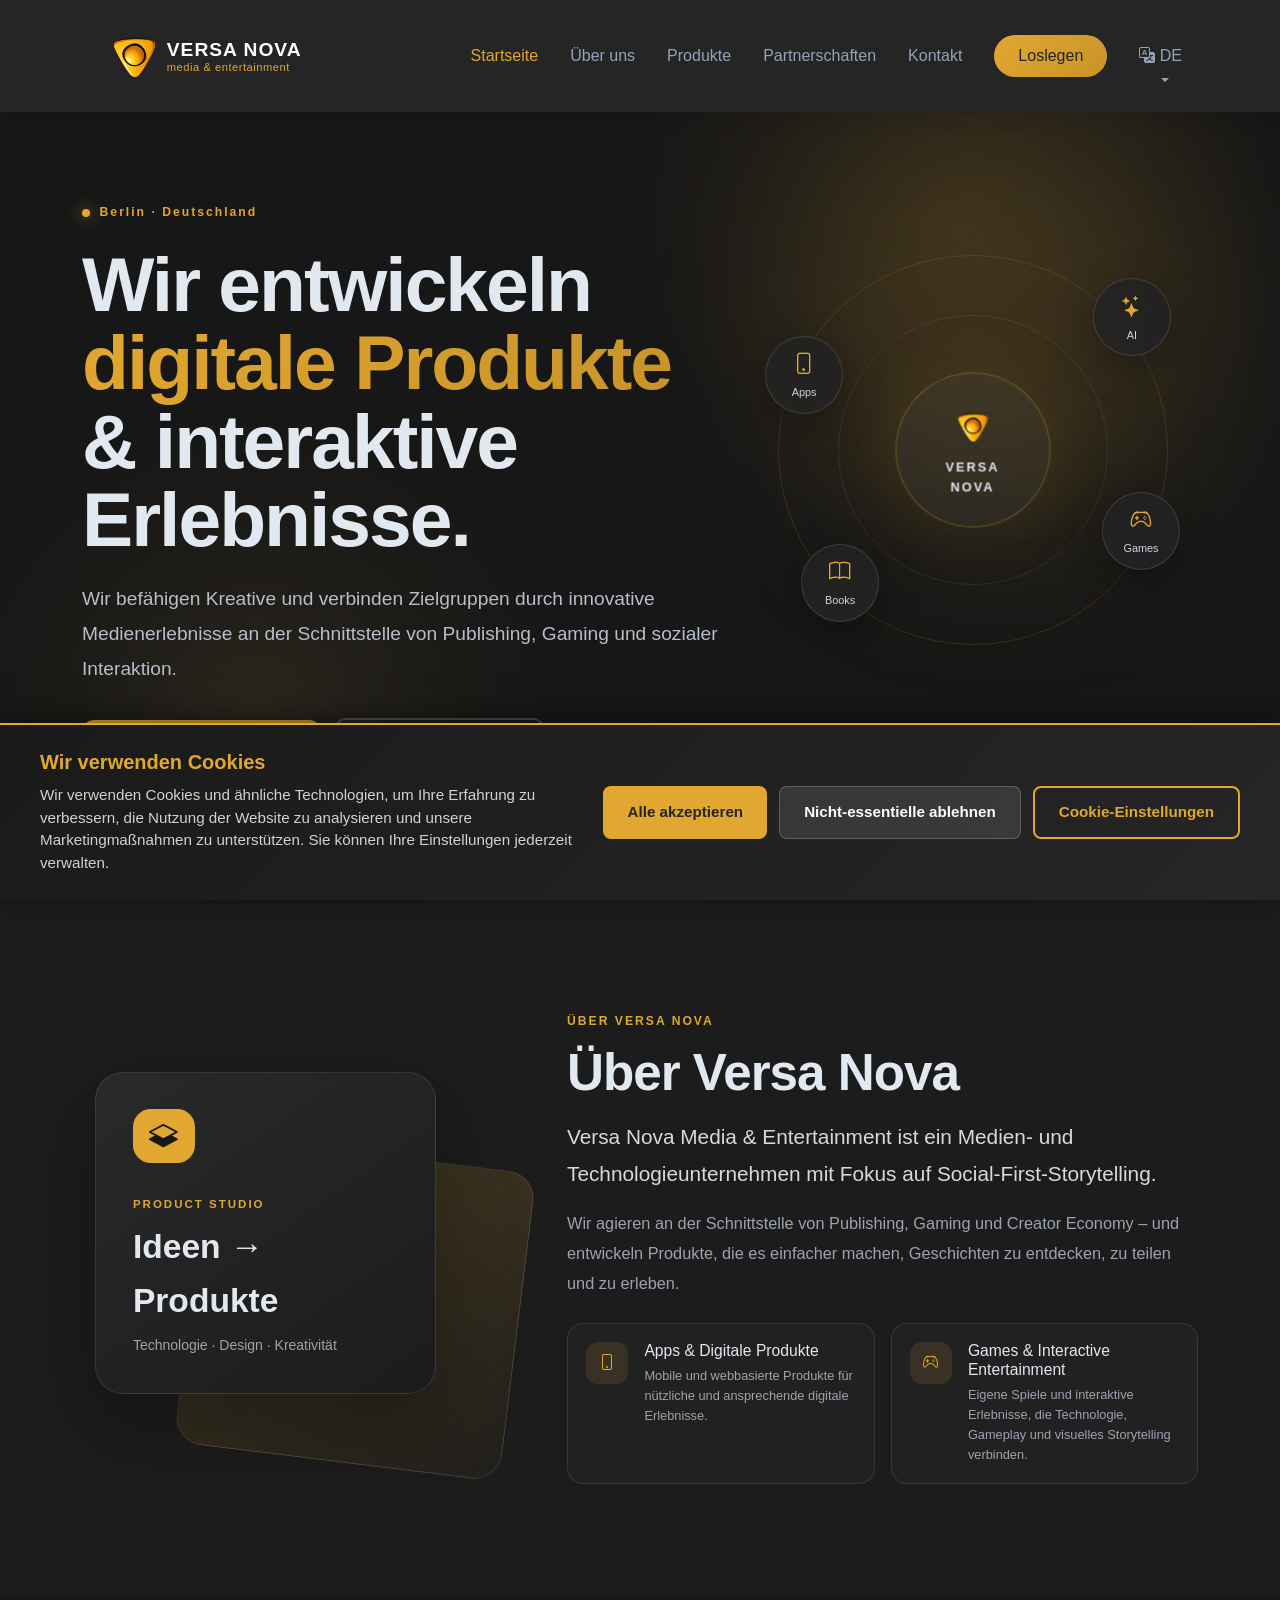
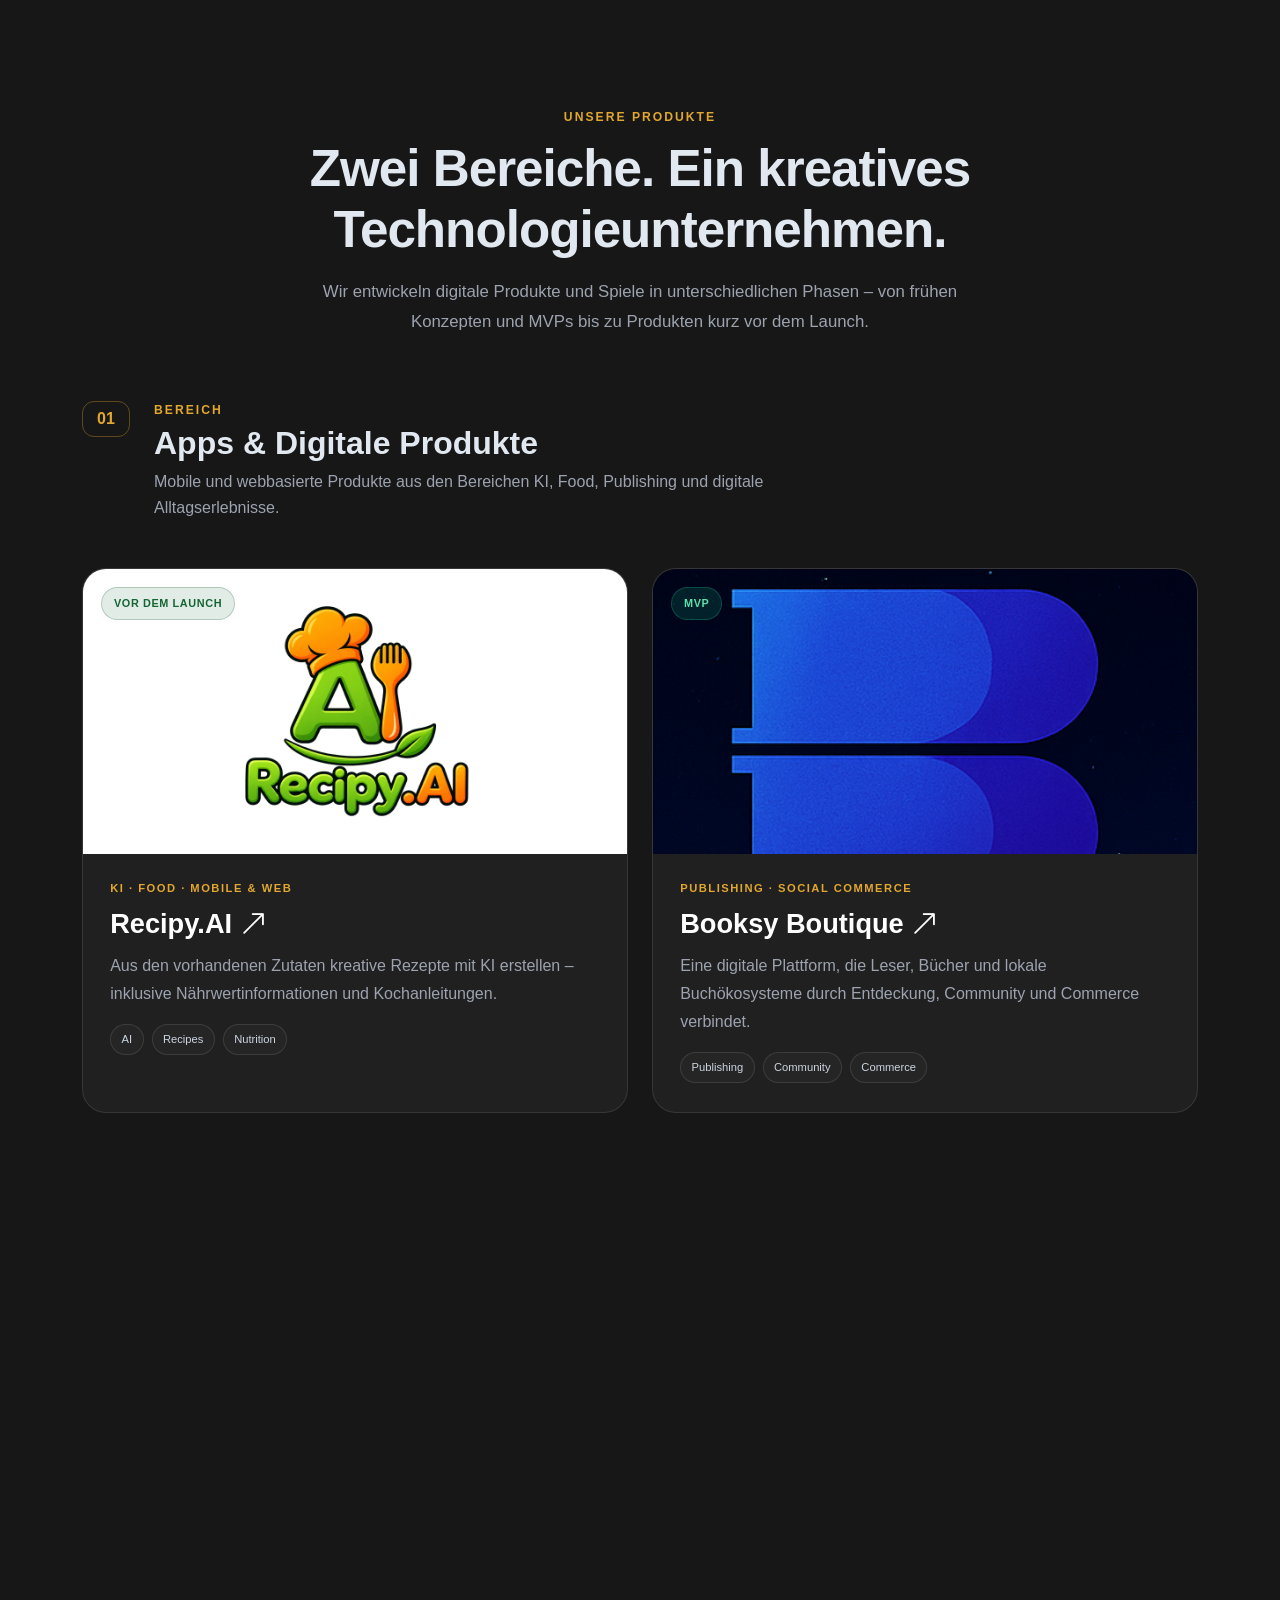
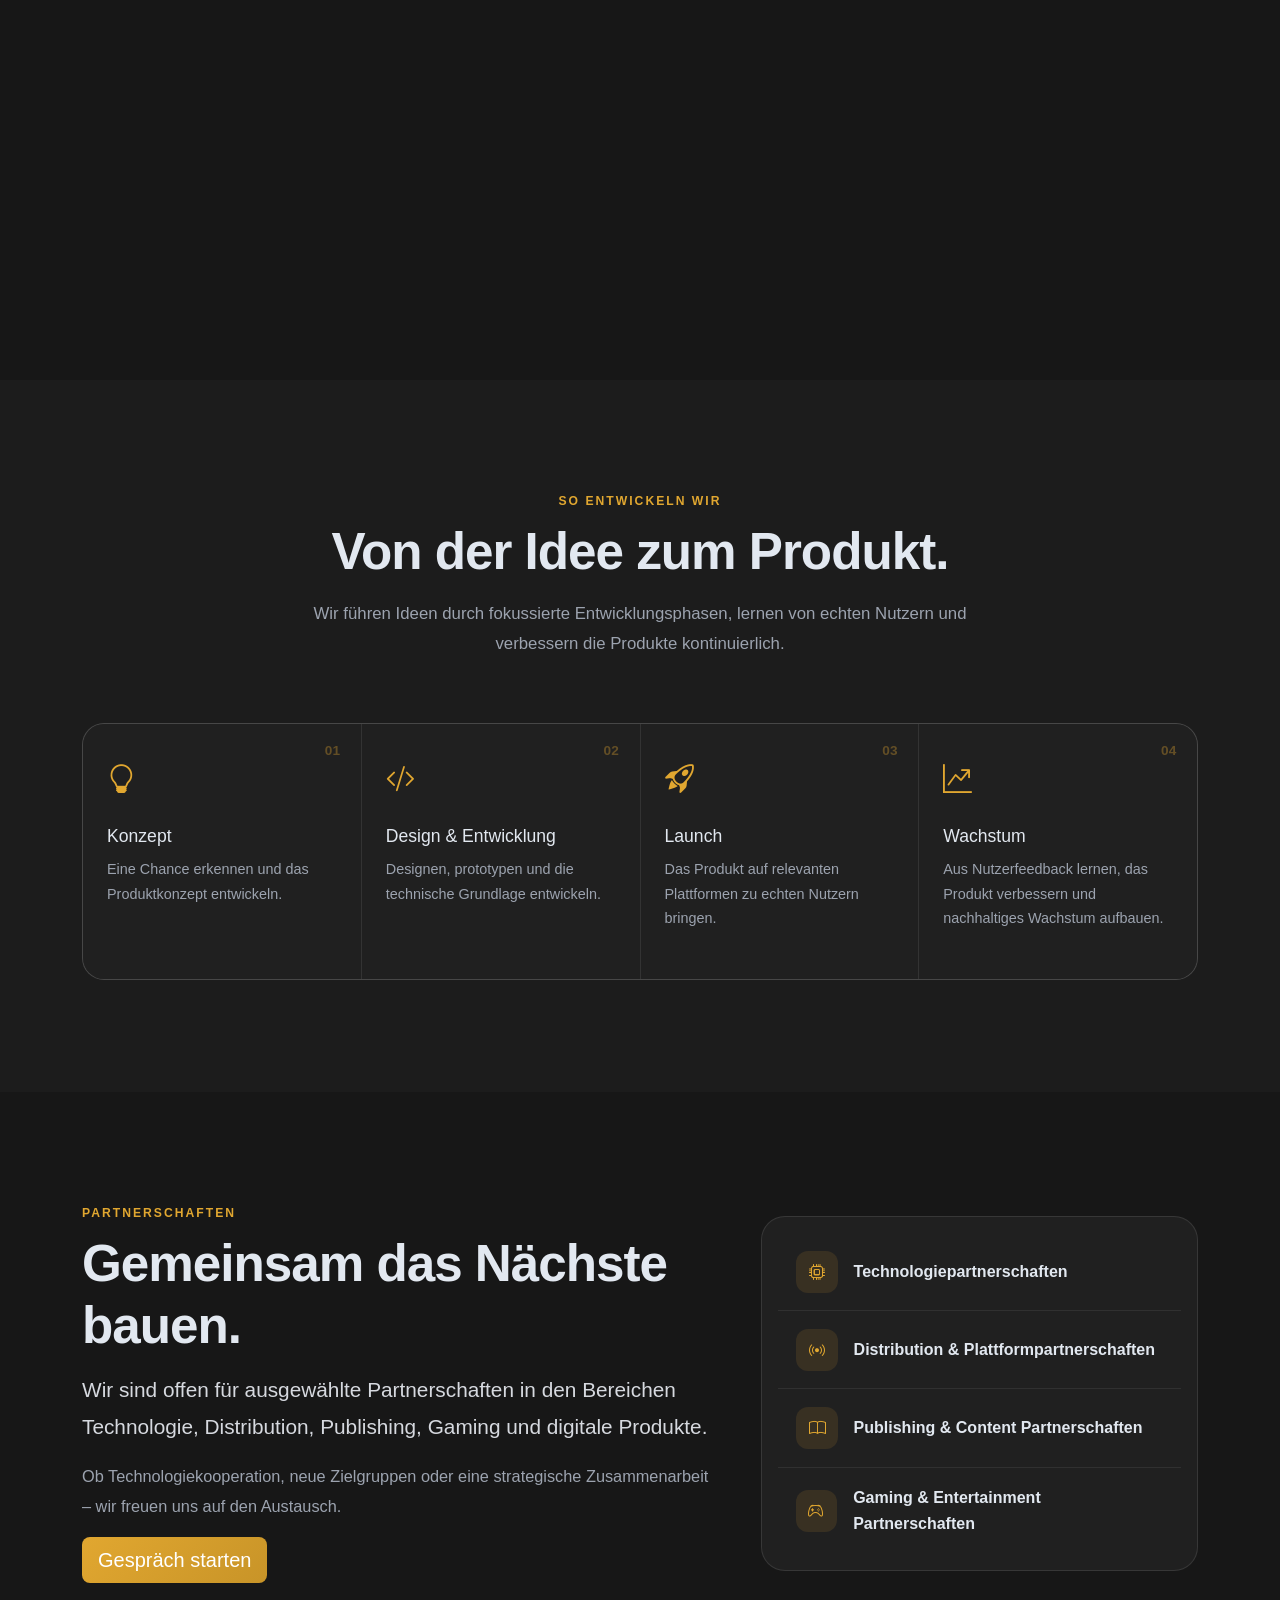
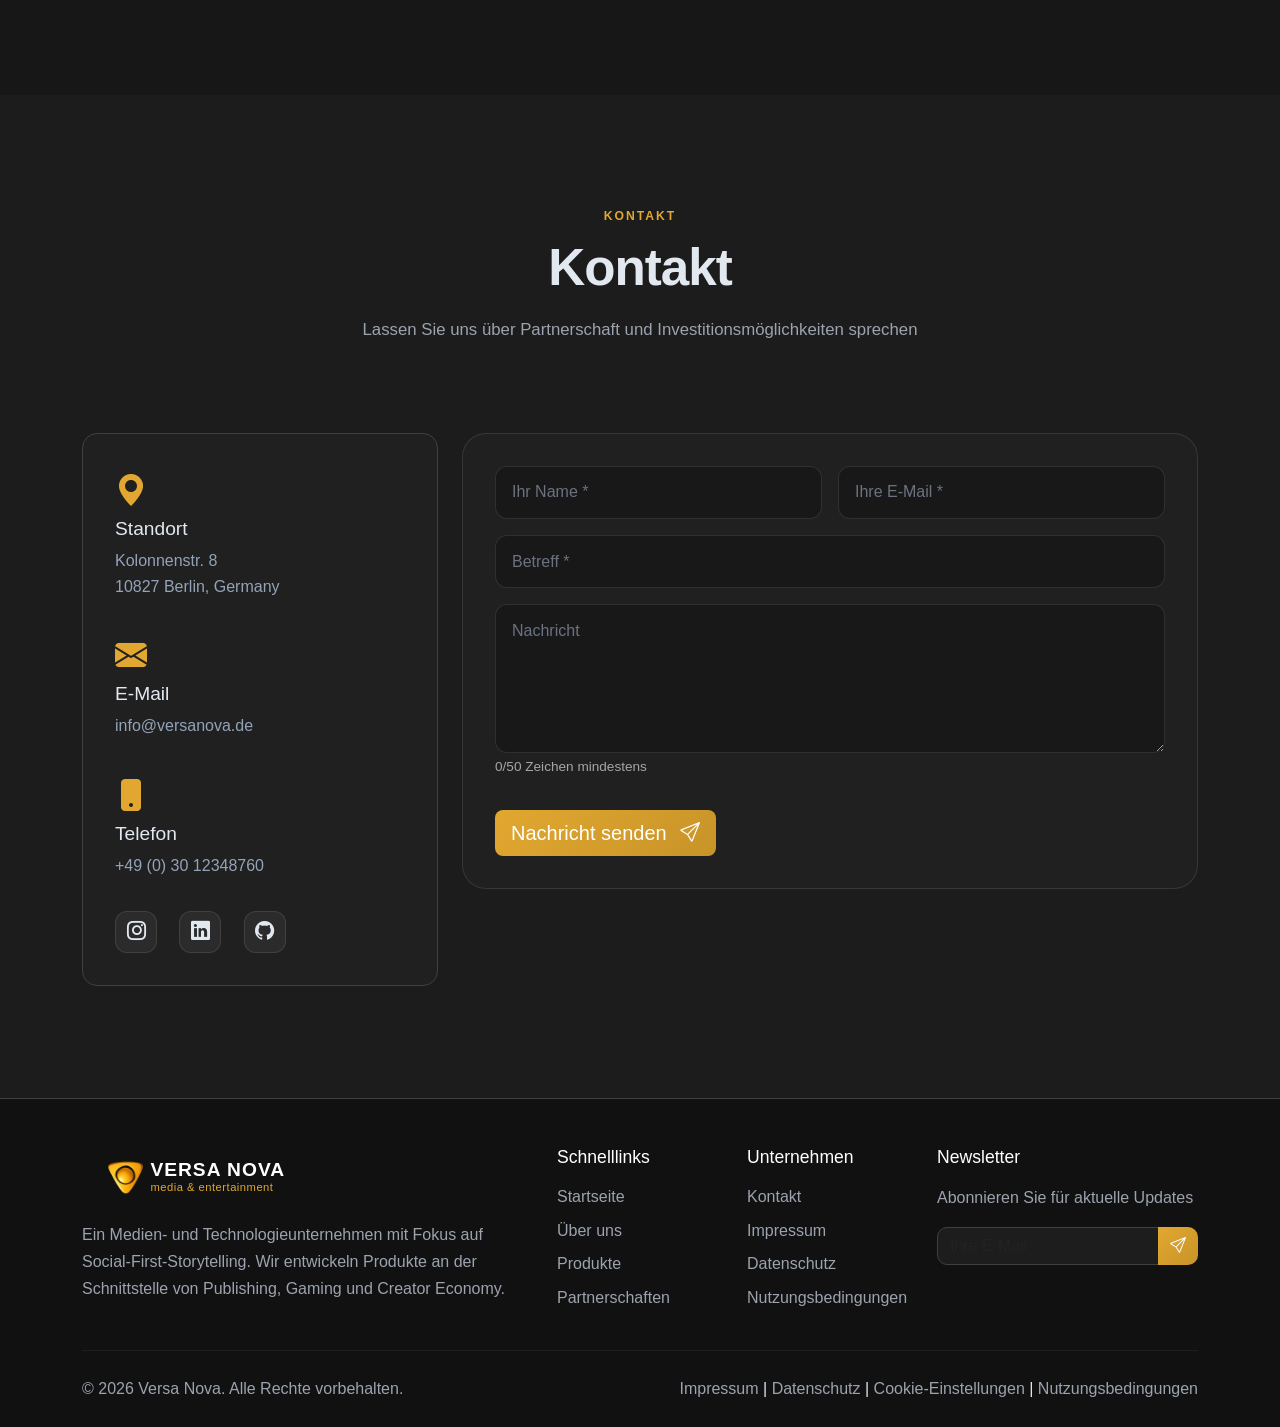
==== commit 9510834d: "polish site for better CEO and UX" ====
--- a/index.html
+++ b/index.html
@@ -542,6 +542,8 @@
                                     src="assets/RecipyAI/logo_blue.png"
                                     alt="Recipy.AI"
                                     class="recipy-logo-img"
+                                    width="1536"
+                                    height="1024"
                                     loading="lazy"
                                 >
 
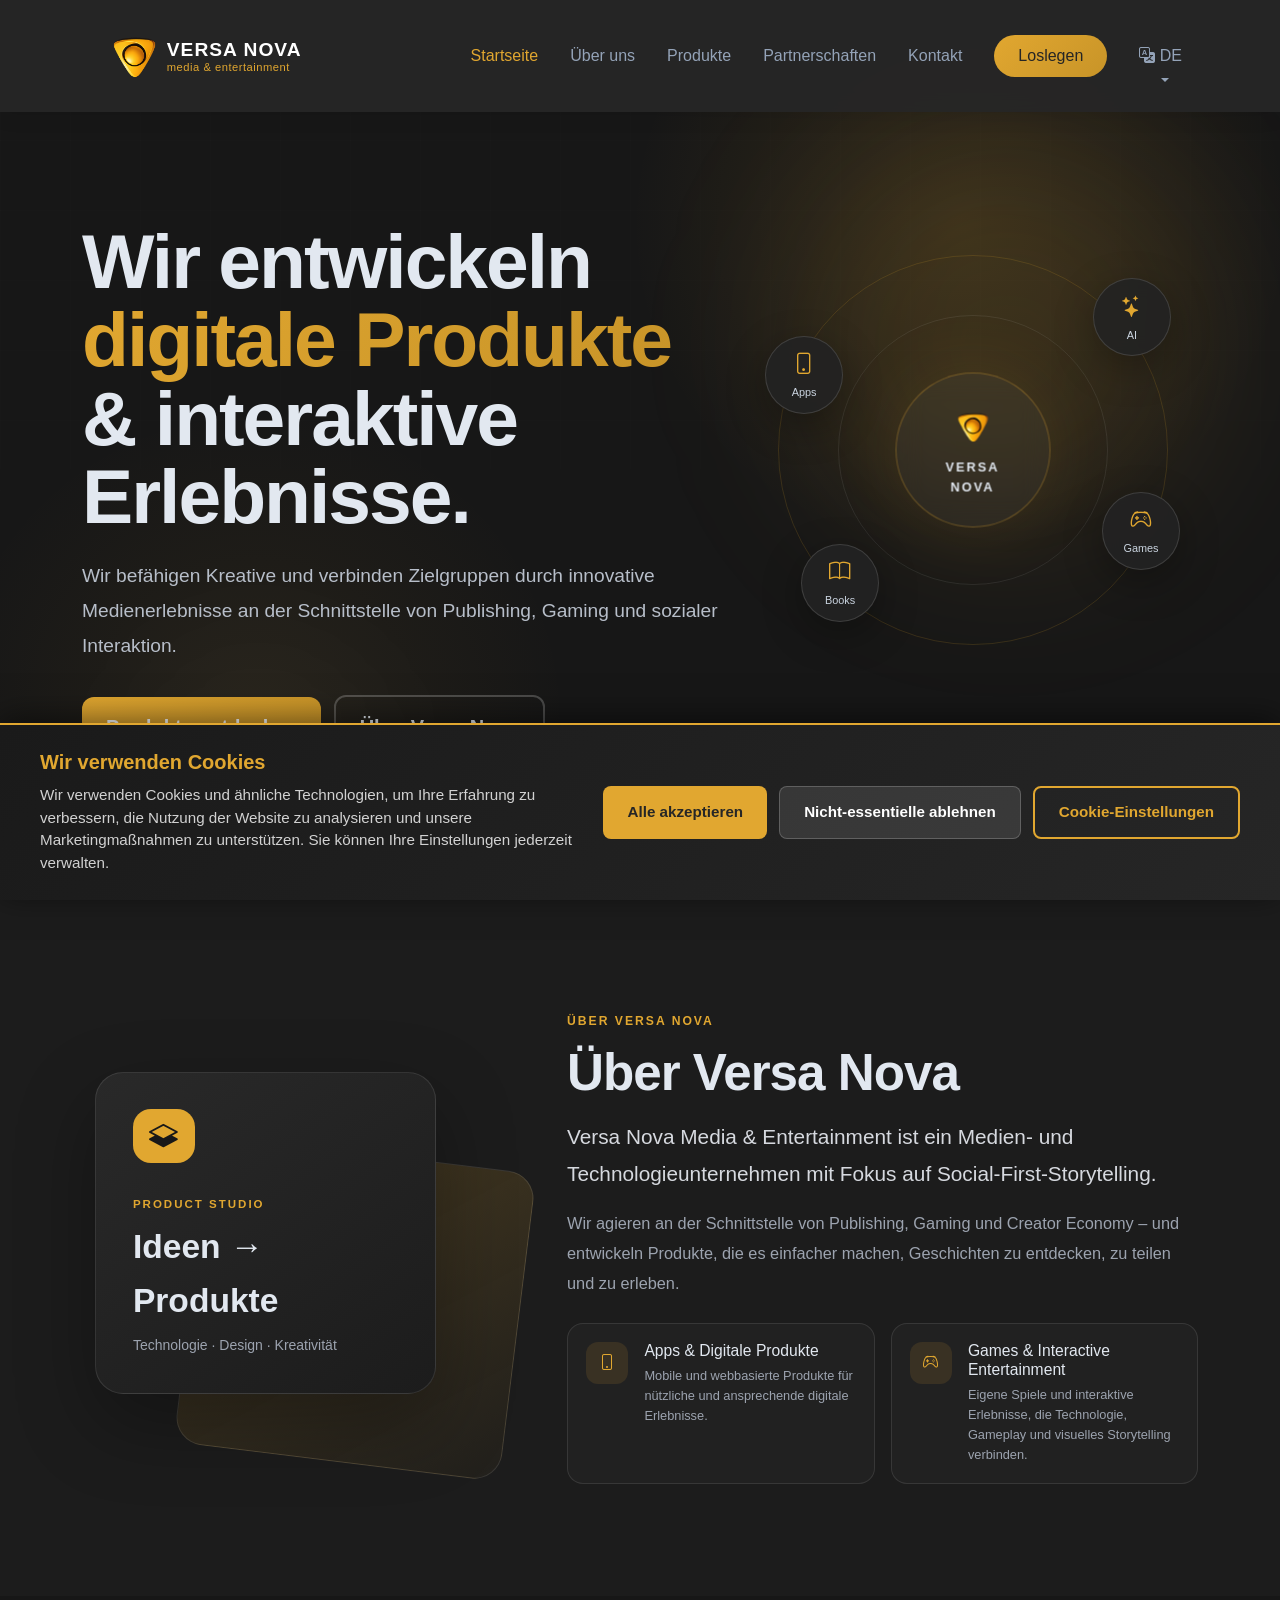
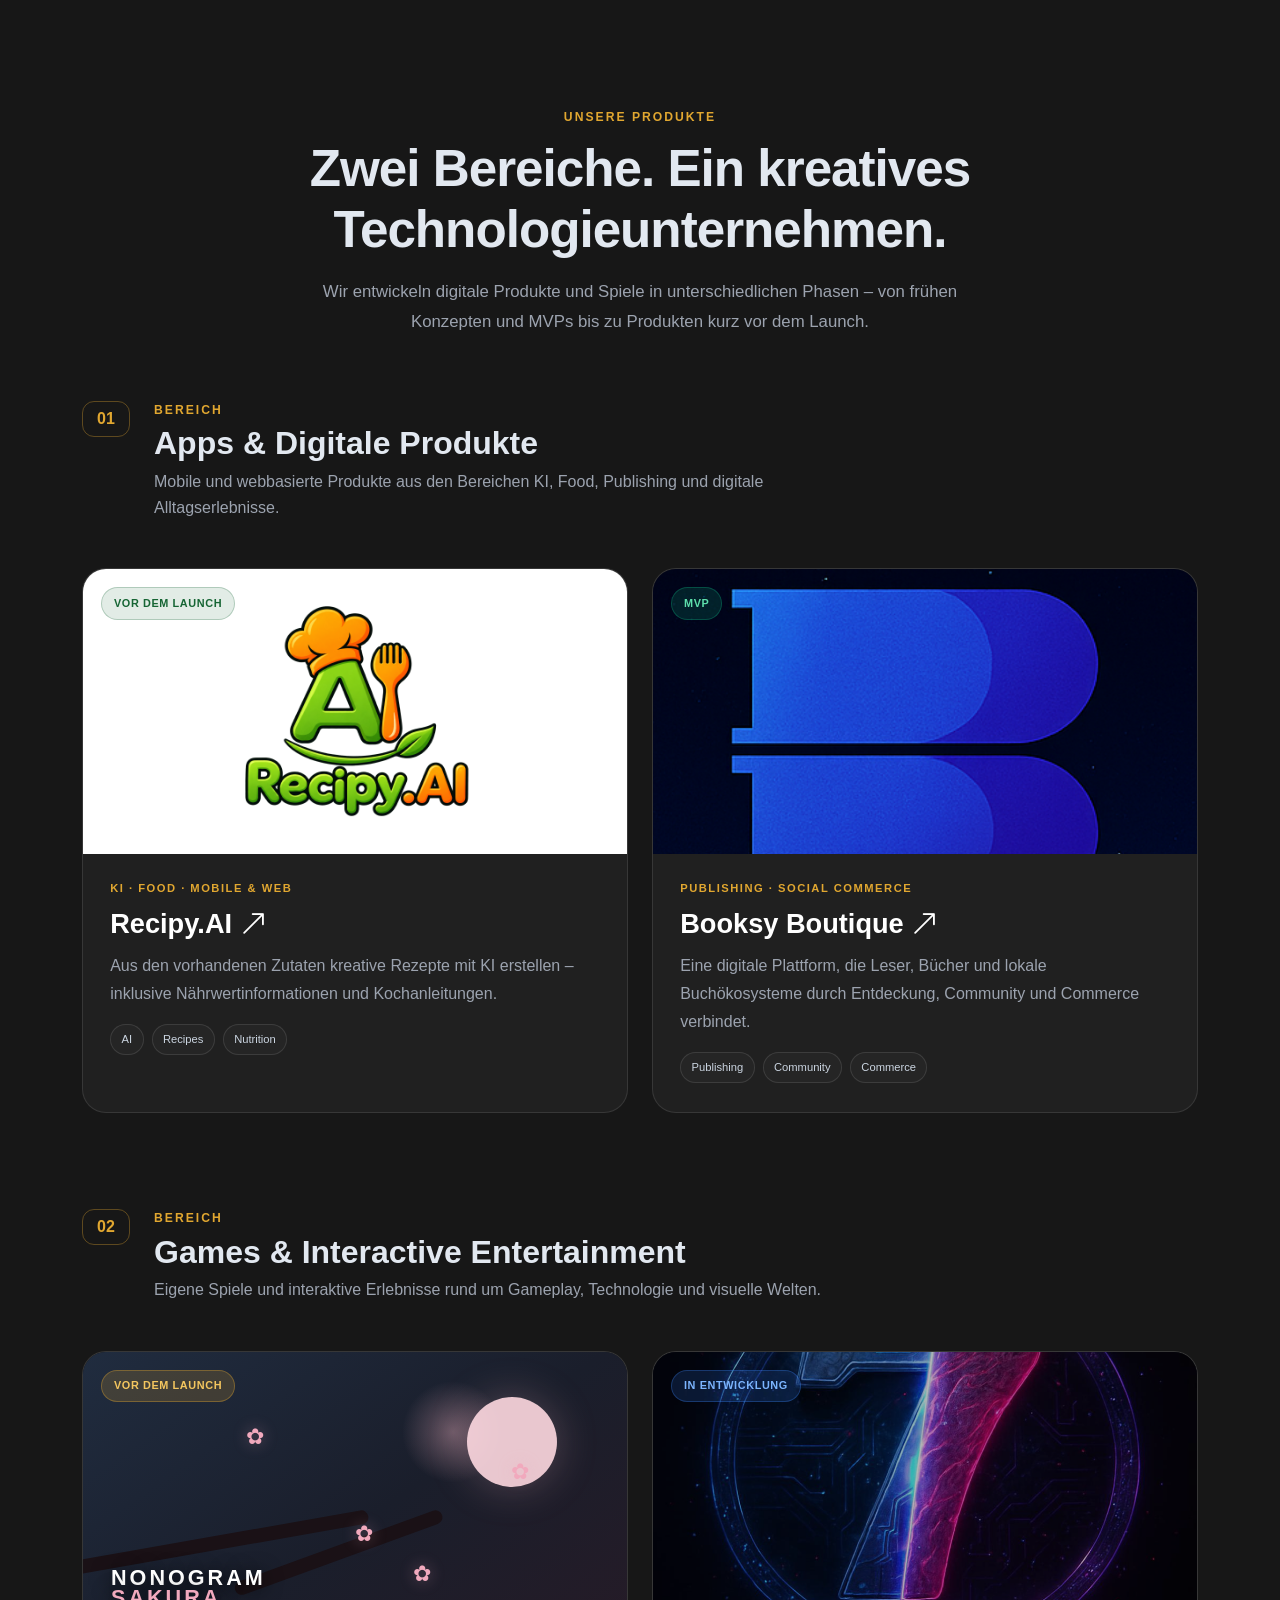
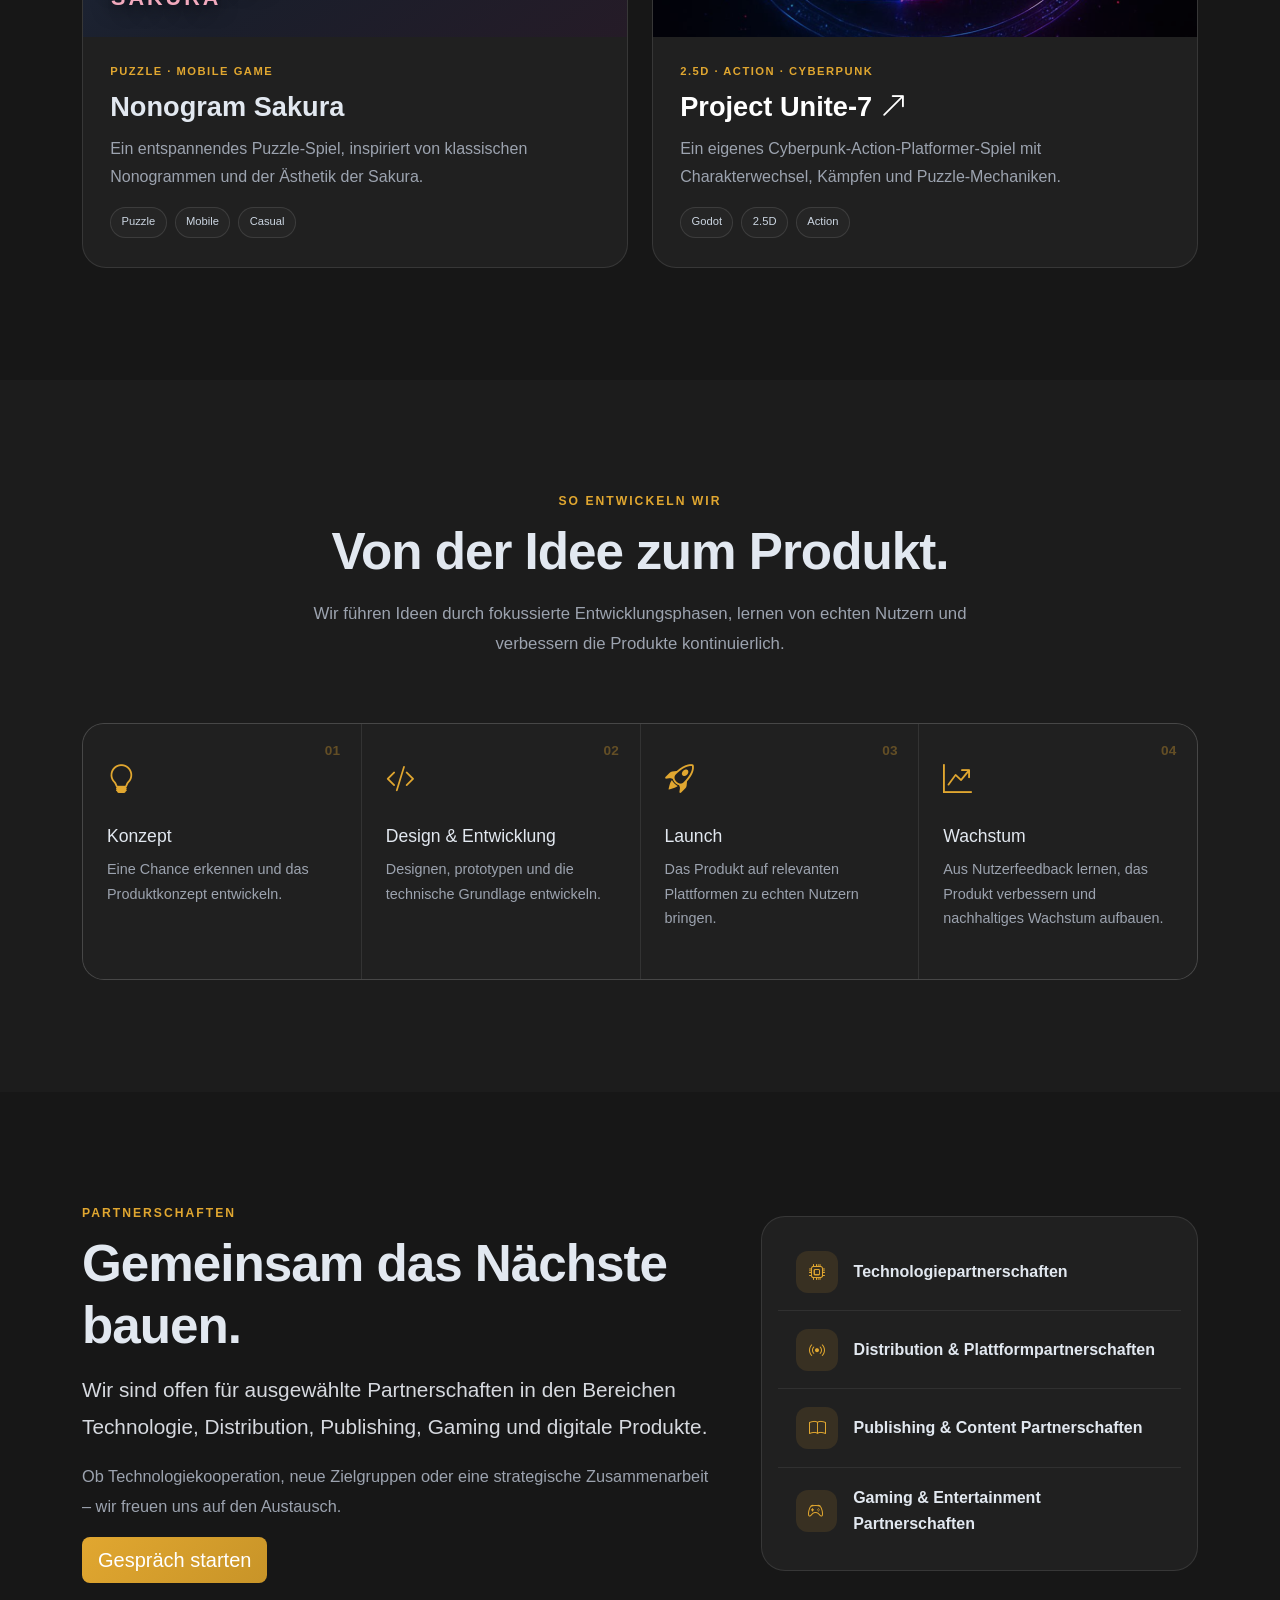
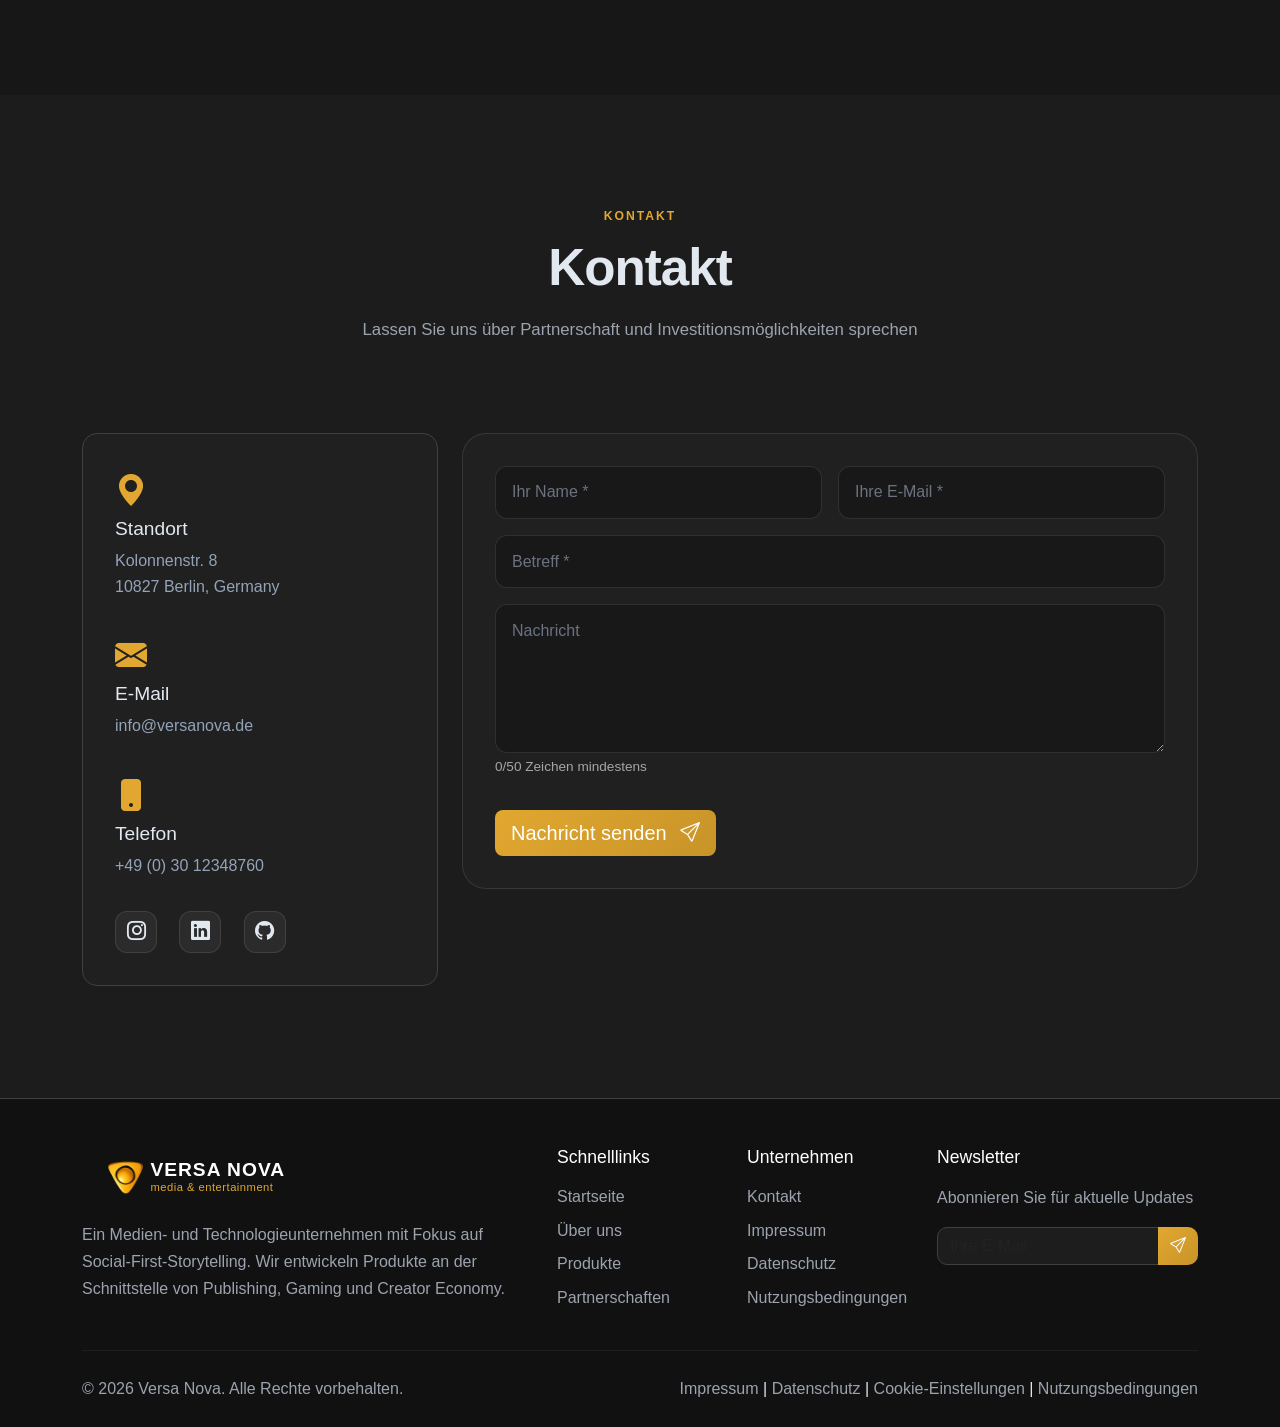
==== commit 2a9402c5: "change index" ====
--- a/index.html
+++ b/index.html
@@ -196,13 +196,13 @@
 
                 <div class="vn-hero-content" data-aos="fade-up">
 
-                    <div class="vn-eyebrow">
+                    <!-- <div class="vn-eyebrow">
                         <span class="vn-dot"></span>
 
-                        <span data-translate="hero_eyebrow">
+                         <span data-translate="hero_eyebrow">
                             Berlin · Germany
                         </span>
-                    </div>
+                    </div> -->
 
                     <h1 class="vn-hero-title">
 
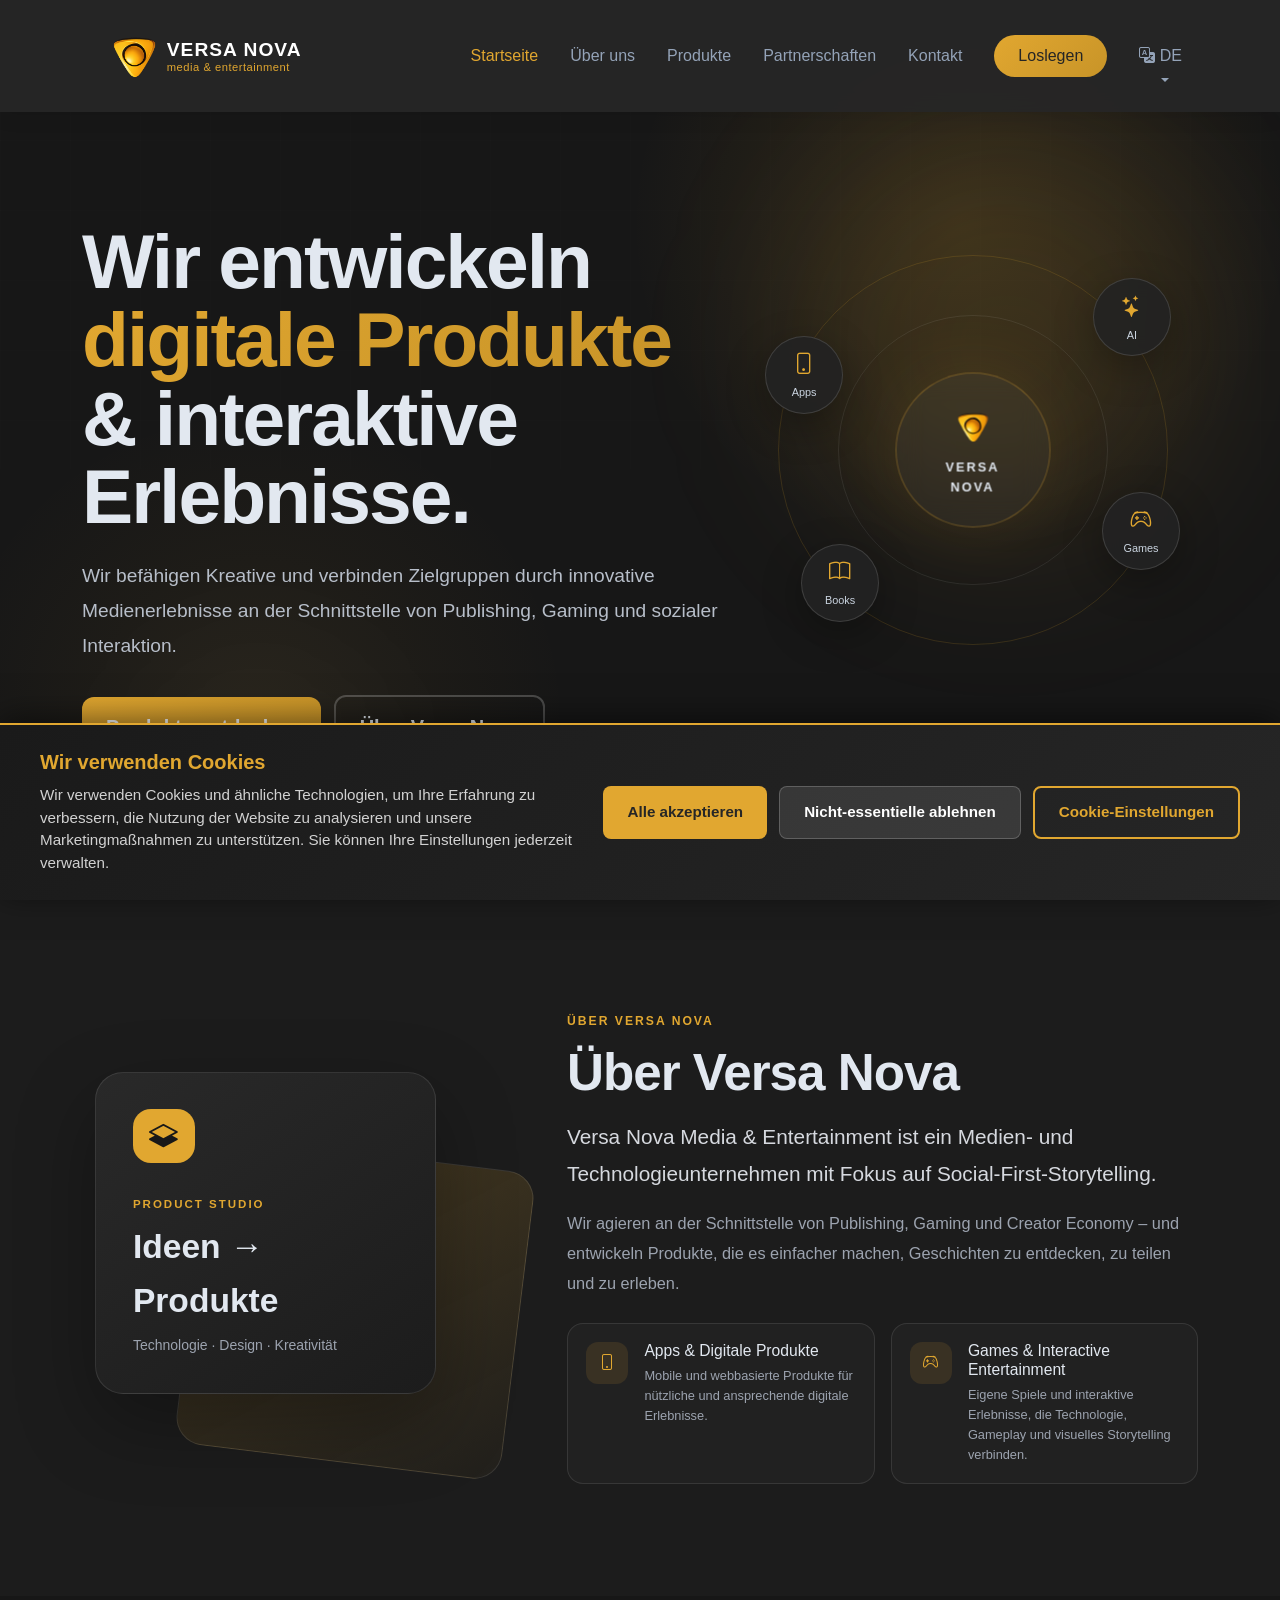
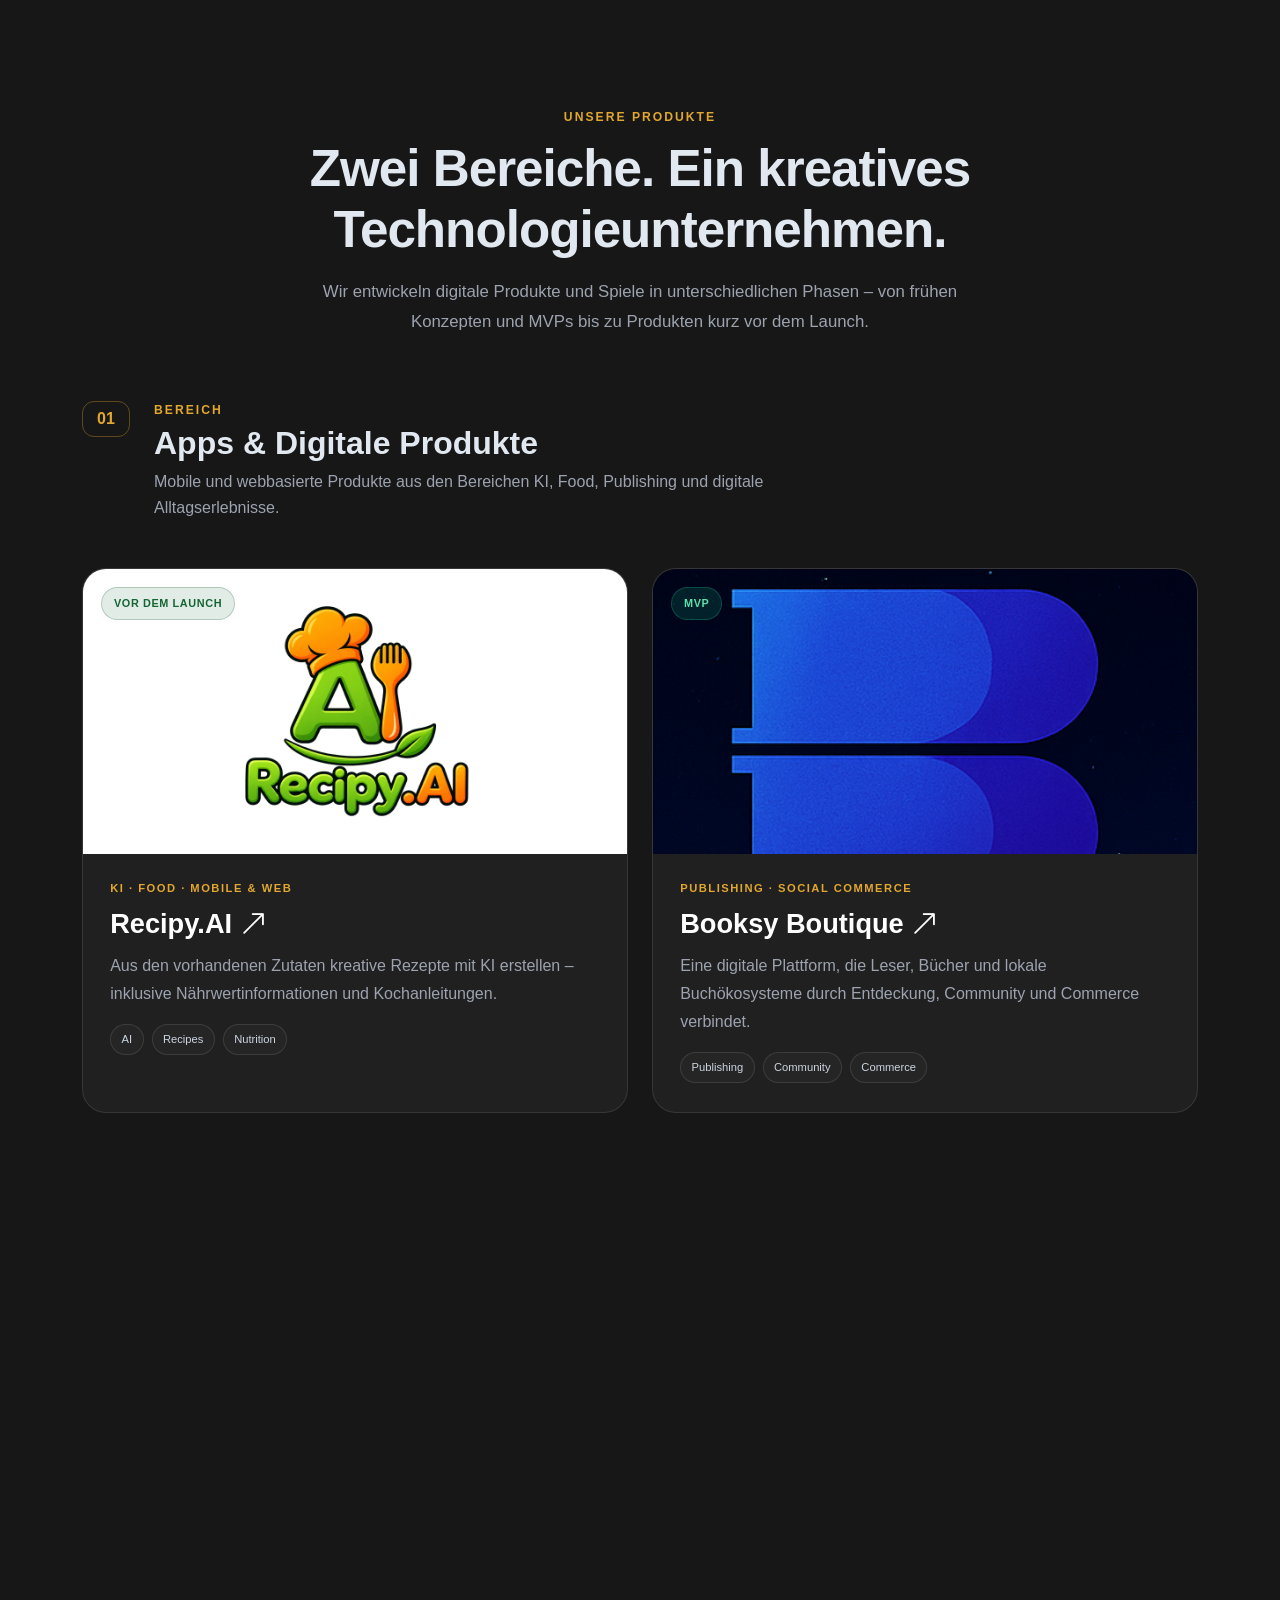
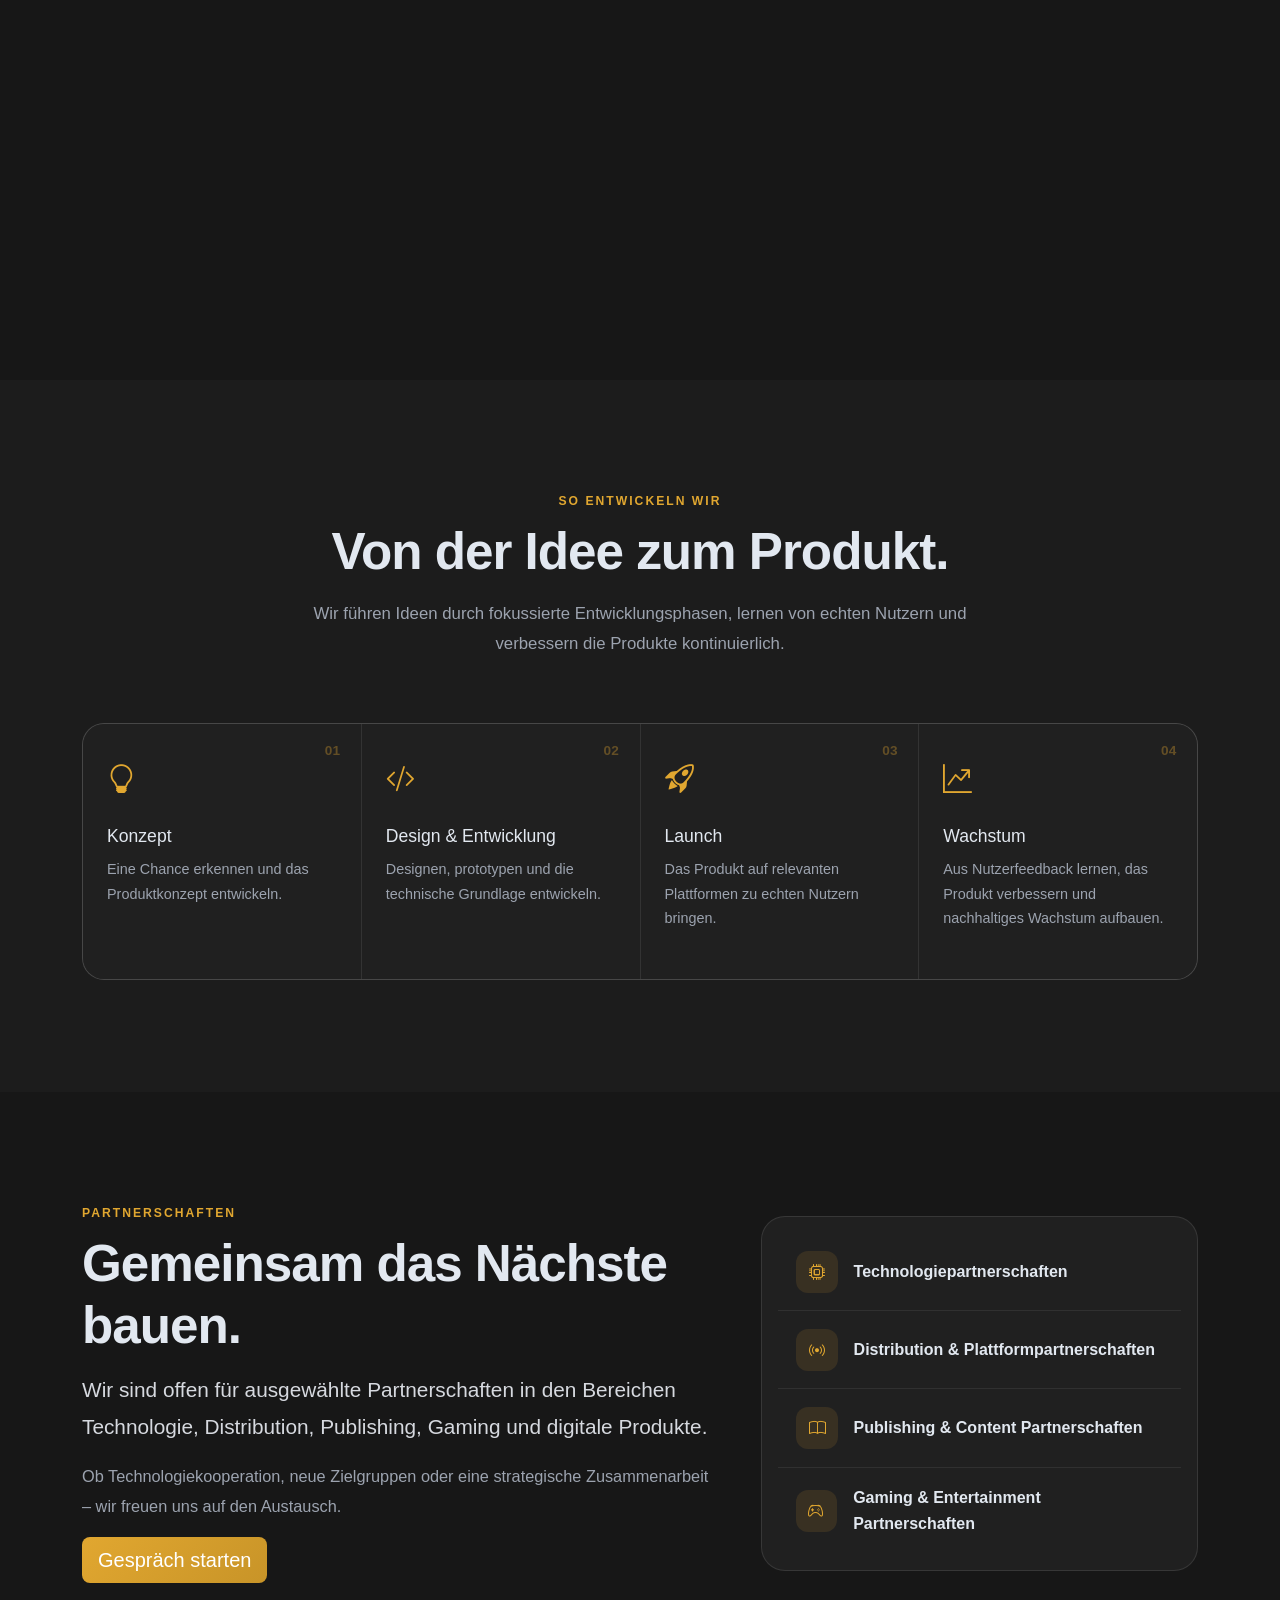
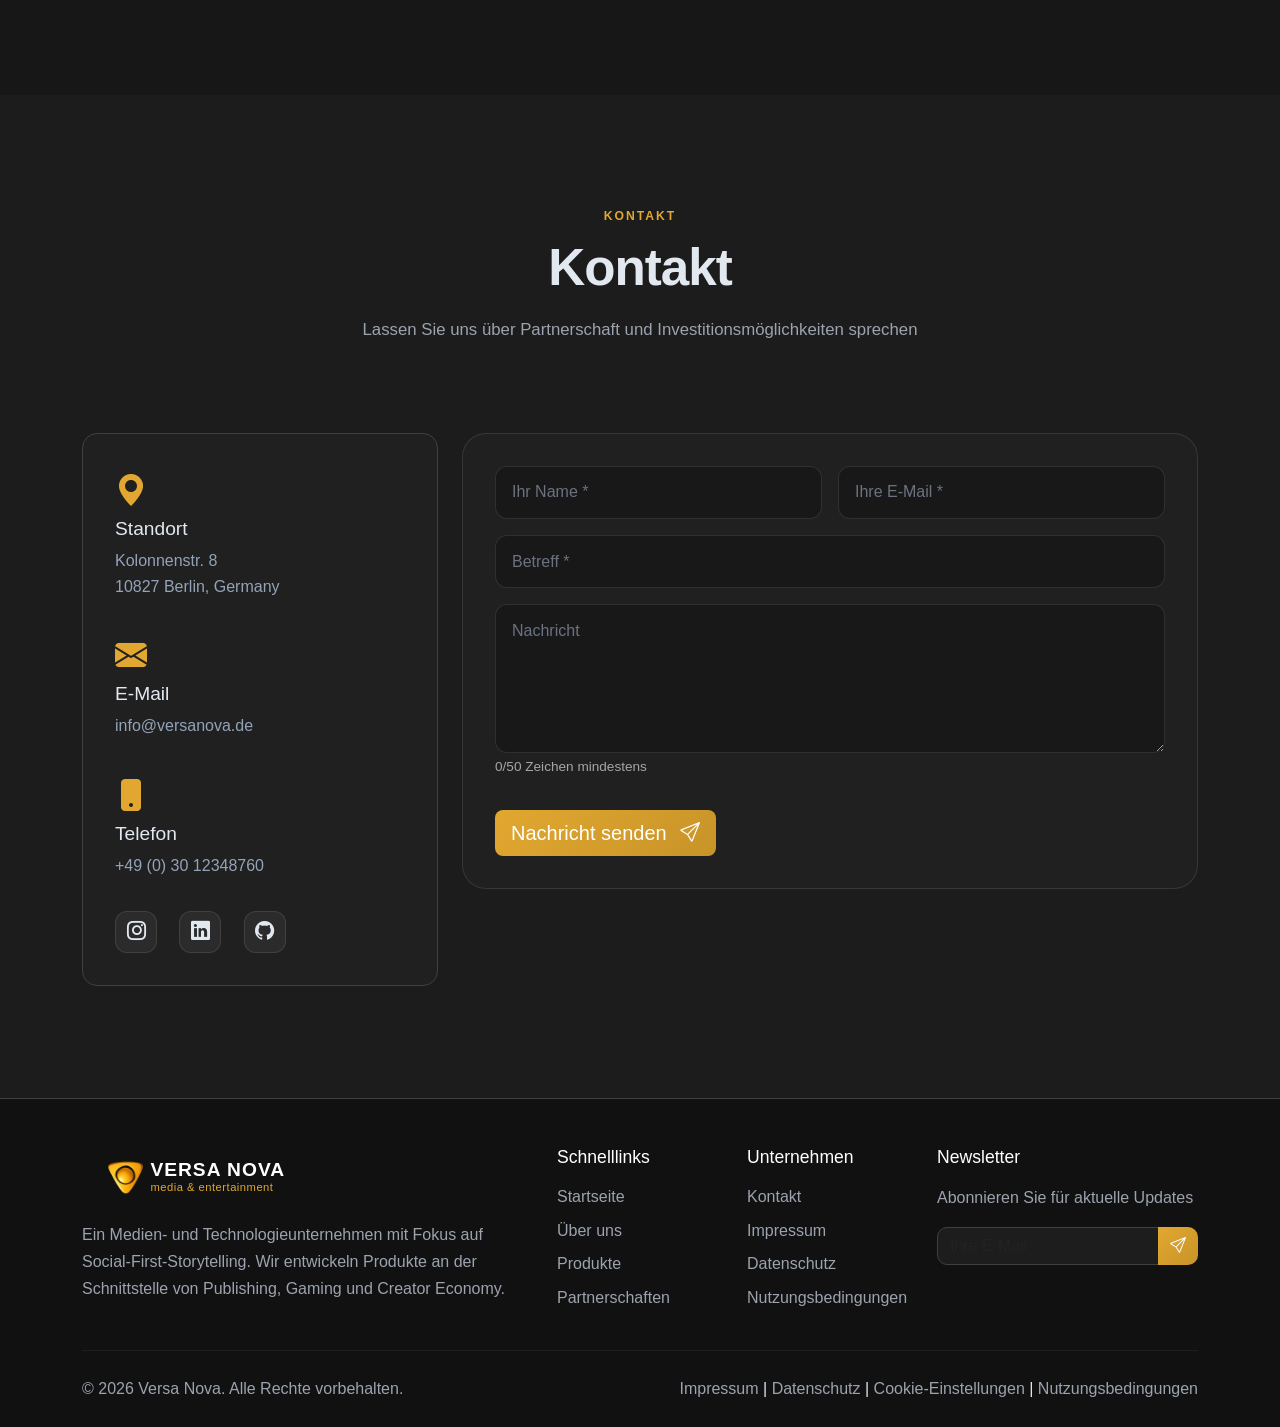
==== commit 03194136: "Add Nonogram Sakura dedicated project page and link it from home page" ====
--- a/index.html
+++ b/index.html
@@ -717,44 +717,52 @@
 
                     <article class="vn-product-card sakura-card">
 
-                        <div class="vn-product-art">
-
-                            <div class="sakura-sky"></div>
-                            <div class="sakura-moon"></div>
-
-                            <div class="sakura-branch branch-one"></div>
-                            <div class="sakura-branch branch-two"></div>
-
-                            <div class="sakura-petal p1">
-                                ✿
+                        <a
+                            href="nonogram-sakura.html"
+                            class="vn-product-art-link"
+                            aria-label="Nonogram Sakura"
+                        >
+
+                            <div class="vn-product-art">
+
+                                <div class="sakura-sky"></div>
+                                <div class="sakura-moon"></div>
+
+                                <div class="sakura-branch branch-one"></div>
+                                <div class="sakura-branch branch-two"></div>
+
+                                <div class="sakura-petal p1">
+                                    ✿
+                                </div>
+
+                                <div class="sakura-petal p2">
+                                    ✿
+                                </div>
+
+                                <div class="sakura-petal p3">
+                                    ✿
+                                </div>
+
+                                <div class="sakura-petal p4">
+                                    ✿
+                                </div>
+
+                                <div class="sakura-title-art">
+                                    NONOGRAM
+                                    <br>
+                                    <span>SAKURA</span>
+                                </div>
+
+                                <span
+                                    class="vn-status status-launch"
+                                    data-translate="sakura_status"
+                                >
+                                    Preparing for Launch
+                                </span>
+
                             </div>
 
-                            <div class="sakura-petal p2">
-                                ✿
-                            </div>
-
-                            <div class="sakura-petal p3">
-                                ✿
-                            </div>
-
-                            <div class="sakura-petal p4">
-                                ✿
-                            </div>
-
-                            <div class="sakura-title-art">
-                                NONOGRAM
-                                <br>
-                                <span>SAKURA</span>
-                            </div>
-
-                            <span
-                                class="vn-status status-launch"
-                                data-translate="sakura_status"
-                            >
-                                Preparing for Launch
-                            </span>
-
-                        </div>
+                        </a>
 
 
                         <div class="vn-product-content">
@@ -767,7 +775,15 @@
                             </div>
 
                             <h4>
-                                Nonogram Sakura
+
+                                <a href="nonogram-sakura.html">
+
+                                    Nonogram Sakura
+
+                                    <i class="bi bi-arrow-up-right"></i>
+
+                                </a>
+
                             </h4>
 
                             <p data-translate="sakura_desc">
